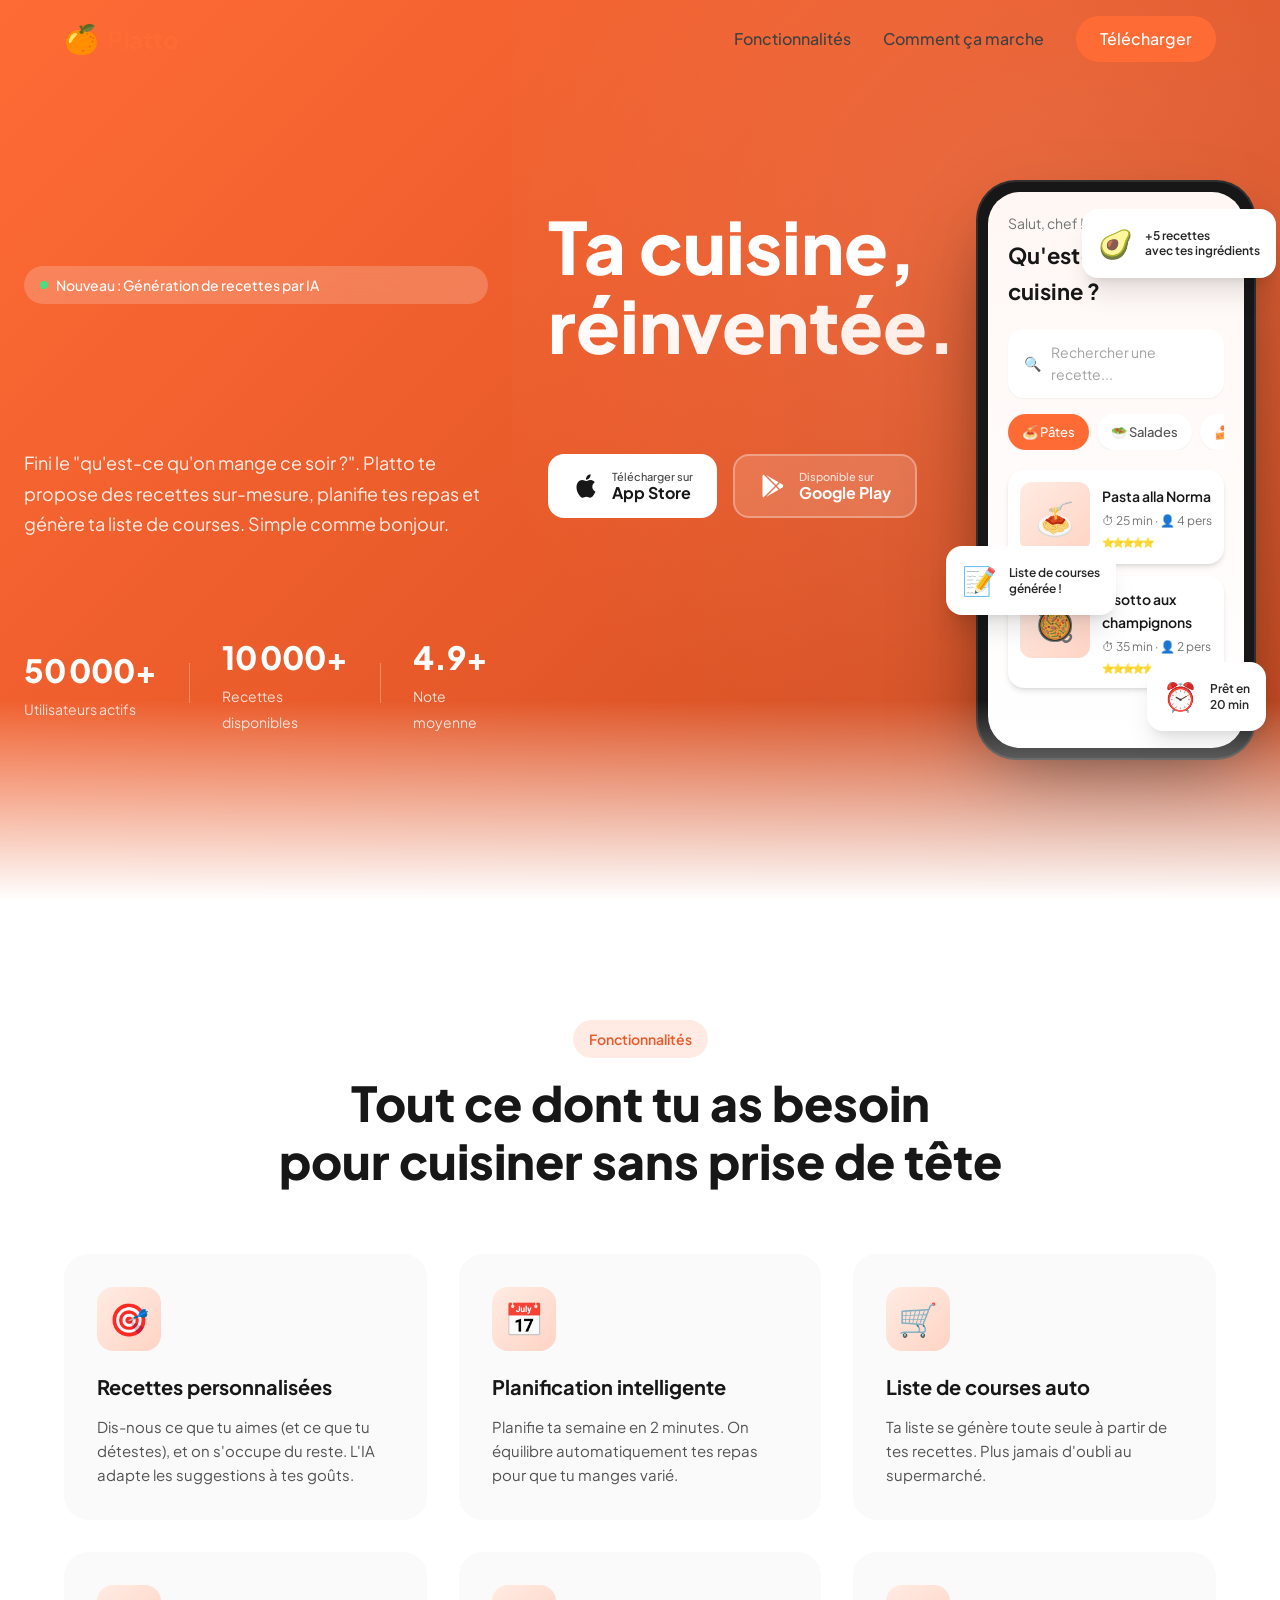
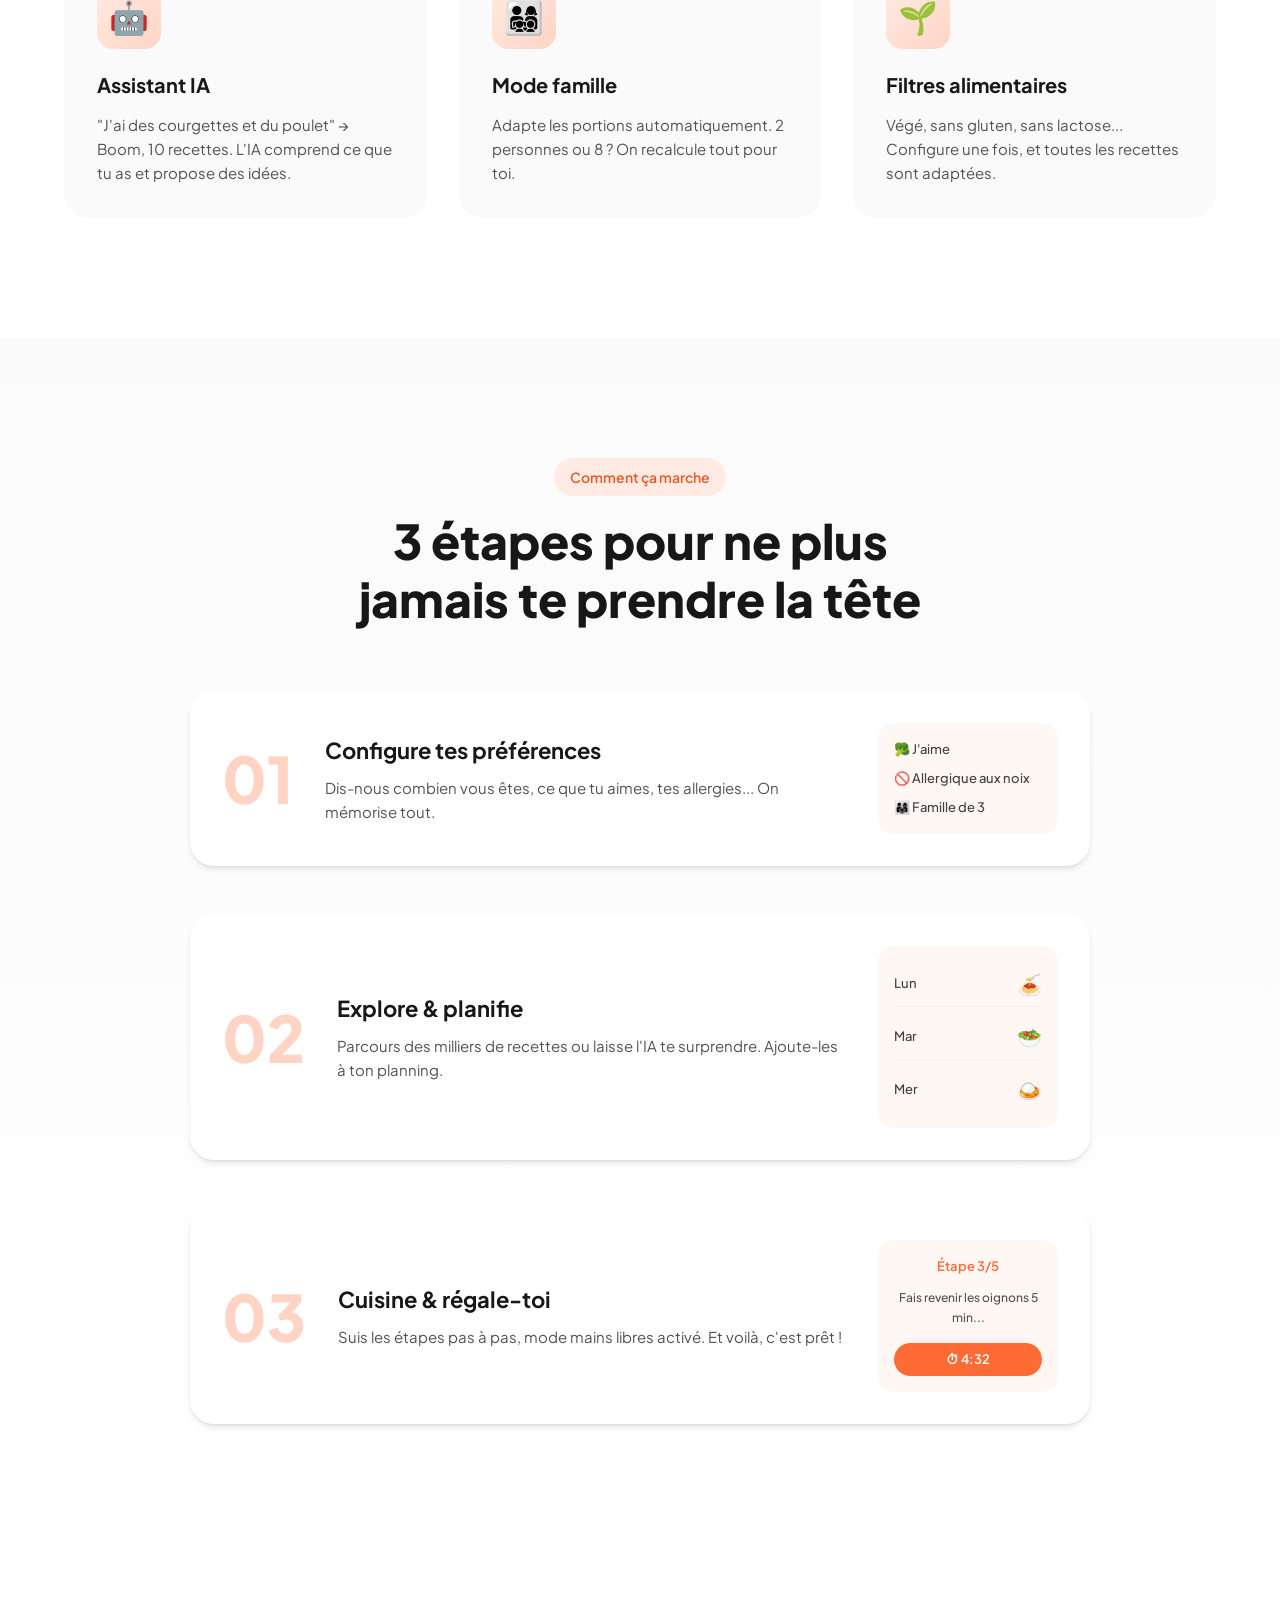
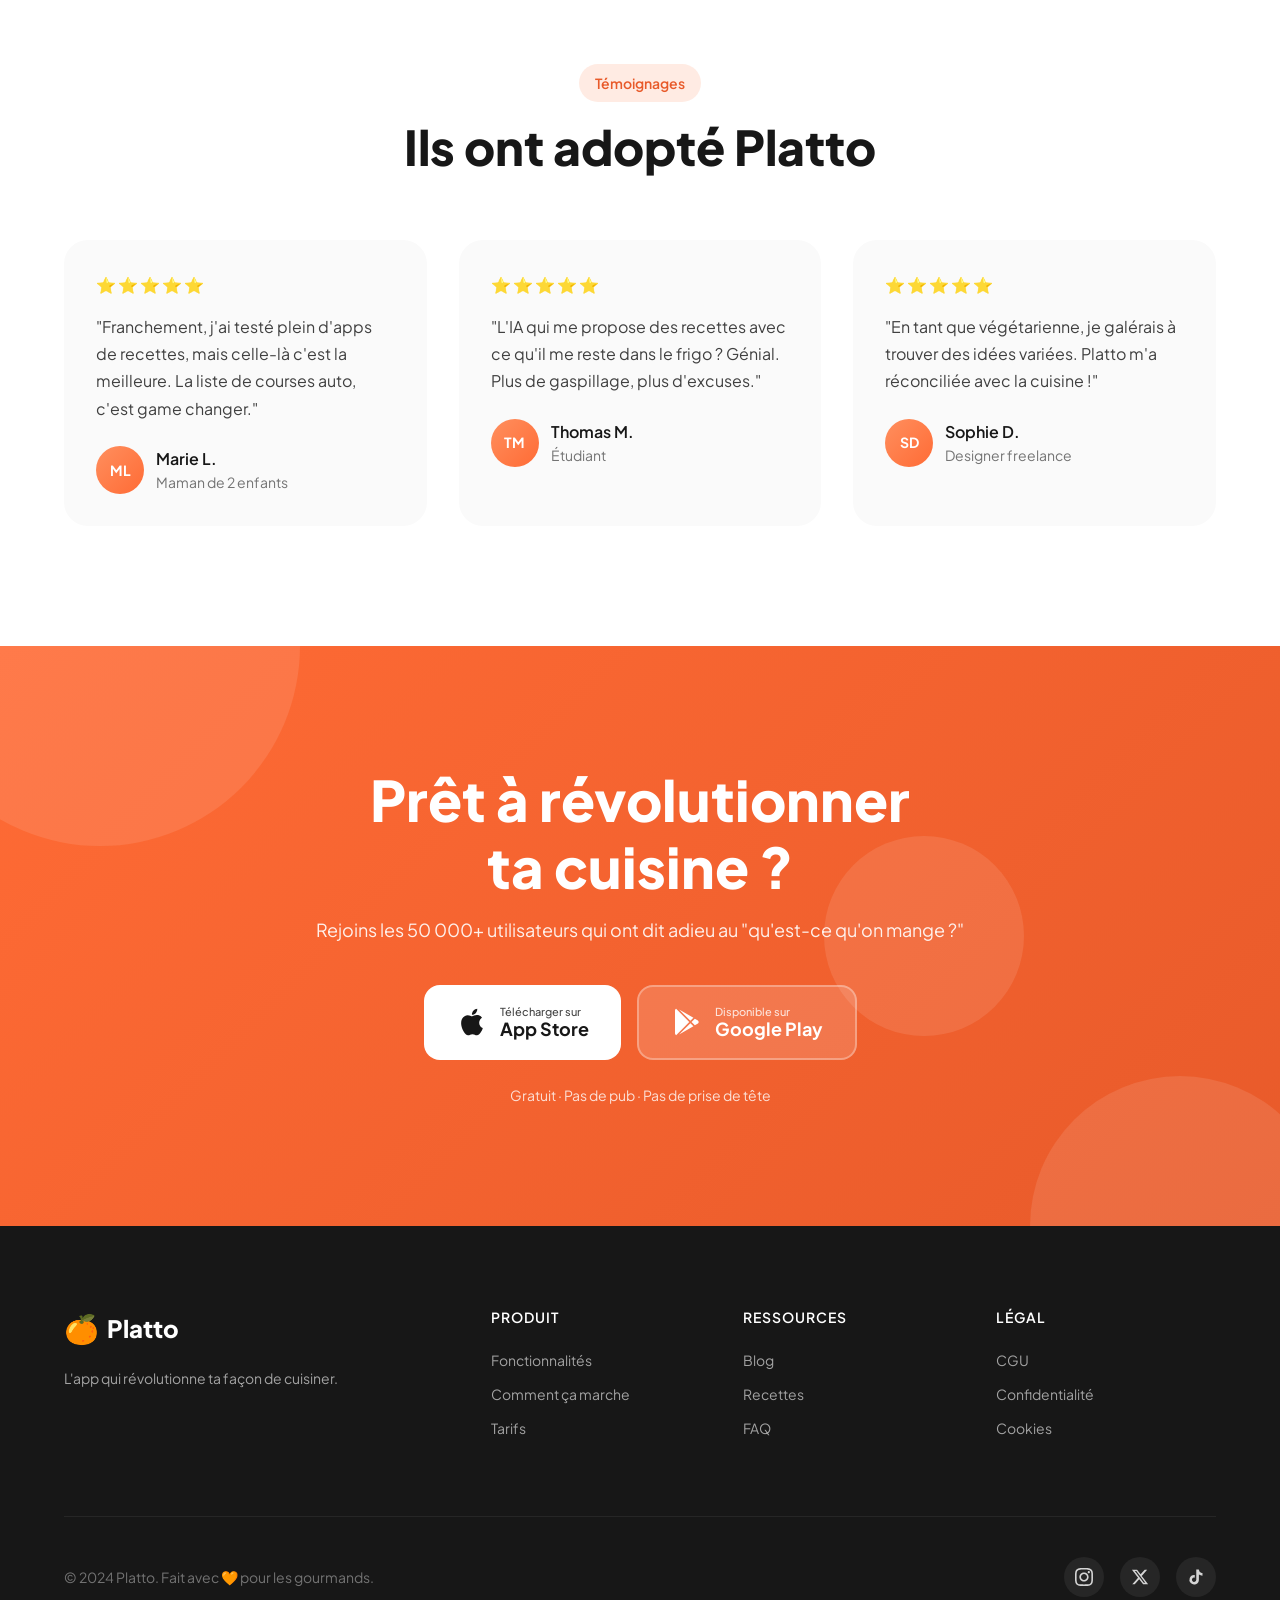
==== index.html @ 98bde01b "feat: Add Platto landing page - Modern responsive landing page with orange theme (#FF6B35) - Hero se" ====
<!DOCTYPE html>
<html lang="fr">
<head>
    <meta charset="UTF-8">
    <meta name="viewport" content="width=device-width, initial-scale=1.0">
    <meta name="description" content="Platto - L'app qui révolutionne ta façon de cuisiner. Découvre des recettes personnalisées, planifie tes repas et fais tes courses en un clic.">
    <meta name="keywords" content="recettes, cuisine, app, platto, repas, courses, planification">
    <meta name="author" content="Platto">

    <!-- Open Graph -->
    <meta property="og:title" content="Platto - Ta cuisine, réinventée">
    <meta property="og:description" content="L'app qui révolutionne ta façon de cuisiner. Découvre des recettes personnalisées.">
    <meta property="og:type" content="website">
    <meta property="og:image" content="assets/og-image.png">

    <title>Platto - Ta cuisine, réinventée</title>

    <!-- Favicon -->
    <link rel="icon" type="image/svg+xml" href="assets/favicon.svg">

    <!-- Google Fonts -->
    <link rel="preconnect" href="https://fonts.googleapis.com">
    <link rel="preconnect" href="https://fonts.gstatic.com" crossorigin>
    <link href="https://fonts.googleapis.com/css2?family=Plus+Jakarta+Sans:wght@400;500;600;700;800&display=swap" rel="stylesheet">

    <!-- Styles -->
    <link rel="stylesheet" href="styles.css">
</head>
<body>
    <!-- Particules flottantes -->
    <div class="particles" id="particles"></div>

    <!-- Navigation -->
    <nav class="nav">
        <div class="nav-container">
            <a href="#" class="logo">
                <span class="logo-icon">🍊</span>
                <span class="logo-text">Platto</span>
            </a>
            <div class="nav-links">
                <a href="#features">Fonctionnalités</a>
                <a href="#how-it-works">Comment ça marche</a>
                <a href="#download" class="nav-cta">Télécharger</a>
            </div>
            <button class="mobile-menu-btn" id="mobileMenuBtn" aria-label="Menu">
                <span></span>
                <span></span>
                <span></span>
            </button>
        </div>
    </nav>

    <!-- Menu mobile -->
    <div class="mobile-menu" id="mobileMenu">
        <a href="#features">Fonctionnalités</a>
        <a href="#how-it-works">Comment ça marche</a>
        <a href="#download">Télécharger</a>
    </div>

    <!-- Hero Section -->
    <header class="hero">
        <div class="hero-content">
            <div class="hero-badge">
                <span class="badge-dot"></span>
                Nouveau : Génération de recettes par IA
            </div>
            <h1 class="hero-title">
                Ta cuisine,<br>
                <span class="gradient-text">réinventée.</span>
            </h1>
            <p class="hero-subtitle">
                Fini le "qu'est-ce qu'on mange ce soir ?". Platto te propose des recettes sur-mesure, planifie tes repas et génère ta liste de courses. Simple comme bonjour.
            </p>
            <div class="hero-cta">
                <a href="#" class="store-btn app-store">
                    <svg viewBox="0 0 24 24" fill="currentColor">
                        <path d="M18.71 19.5c-.83 1.24-1.71 2.45-3.05 2.47-1.34.03-1.77-.79-3.29-.79-1.53 0-2 .77-3.27.82-1.31.05-2.3-1.32-3.14-2.53C4.25 17 2.94 12.45 4.7 9.39c.87-1.52 2.43-2.48 4.12-2.51 1.28-.02 2.5.87 3.29.87.78 0 2.26-1.07 3.81-.91.65.03 2.47.26 3.64 1.98-.09.06-2.17 1.28-2.15 3.81.03 3.02 2.65 4.03 2.68 4.04-.03.07-.42 1.44-1.38 2.83M13 3.5c.73-.83 1.94-1.46 2.94-1.5.13 1.17-.34 2.35-1.04 3.19-.69.85-1.83 1.51-2.95 1.42-.15-1.15.41-2.35 1.05-3.11z"/>
                    </svg>
                    <div class="store-text">
                        <span>Télécharger sur</span>
                        <strong>App Store</strong>
                    </div>
                </a>
                <a href="#" class="store-btn google-play">
                    <svg viewBox="0 0 24 24" fill="currentColor">
                        <path d="M3,20.5V3.5C3,2.91 3.34,2.39 3.84,2.15L13.69,12L3.84,21.85C3.34,21.6 3,21.09 3,20.5M16.81,15.12L6.05,21.34L14.54,12.85L16.81,15.12M20.16,10.81C20.5,11.08 20.75,11.5 20.75,12C20.75,12.5 20.53,12.9 20.18,13.18L17.89,14.5L15.39,12L17.89,9.5L20.16,10.81M6.05,2.66L16.81,8.88L14.54,11.15L6.05,2.66Z"/>
                    </svg>
                    <div class="store-text">
                        <span>Disponible sur</span>
                        <strong>Google Play</strong>
                    </div>
                </a>
            </div>
            <div class="hero-stats">
                <div class="stat">
                    <span class="stat-number" data-target="50000">0</span>
                    <span class="stat-label">Utilisateurs actifs</span>
                </div>
                <div class="stat-divider"></div>
                <div class="stat">
                    <span class="stat-number" data-target="10000">0</span>
                    <span class="stat-label">Recettes disponibles</span>
                </div>
                <div class="stat-divider"></div>
                <div class="stat">
                    <span class="stat-number" data-target="4.9" data-decimals="1">0</span>
                    <span class="stat-label">Note moyenne</span>
                </div>
            </div>
        </div>
        <div class="hero-visual">
            <div class="phone-mockup">
                <div class="phone-frame">
                    <div class="phone-screen">
                        <div class="app-preview">
                            <div class="app-header">
                                <span class="app-greeting">Salut, chef ! 👋</span>
                                <span class="app-title">Qu'est-ce qu'on cuisine ?</span>
                            </div>
                            <div class="app-search">
                                <span>🔍</span>
                                <span>Rechercher une recette...</span>
                            </div>
                            <div class="app-categories">
                                <span class="category active">🍝 Pâtes</span>
                                <span class="category">🥗 Salades</span>
                                <span class="category">🍰 Desserts</span>
                            </div>
                            <div class="recipe-card">
                                <div class="recipe-image">🍝</div>
                                <div class="recipe-info">
                                    <span class="recipe-title">Pasta alla Norma</span>
                                    <span class="recipe-meta">⏱ 25 min · 👤 4 pers</span>
                                    <div class="recipe-rating">⭐⭐⭐⭐⭐</div>
                                </div>
                            </div>
                            <div class="recipe-card">
                                <div class="recipe-image">🥘</div>
                                <div class="recipe-info">
                                    <span class="recipe-title">Risotto aux champignons</span>
                                    <span class="recipe-meta">⏱ 35 min · 👤 2 pers</span>
                                    <div class="recipe-rating">⭐⭐⭐⭐⭐</div>
                                </div>
                            </div>
                        </div>
                    </div>
                </div>
                <div class="floating-card card-1">
                    <span class="card-emoji">🥑</span>
                    <span class="card-text">+5 recettes<br>avec tes ingrédients</span>
                </div>
                <div class="floating-card card-2">
                    <span class="card-emoji">📝</span>
                    <span class="card-text">Liste de courses<br>générée !</span>
                </div>
                <div class="floating-card card-3">
                    <span class="card-emoji">⏰</span>
                    <span class="card-text">Prêt en<br>20 min</span>
                </div>
            </div>
        </div>
    </header>

    <!-- Features Section -->
    <section class="features" id="features">
        <div class="container">
            <div class="section-header">
                <span class="section-tag">Fonctionnalités</span>
                <h2 class="section-title">Tout ce dont tu as besoin<br>pour cuisiner sans prise de tête</h2>
            </div>
            <div class="features-grid">
                <div class="feature-card" data-aos="fade-up">
                    <div class="feature-icon">
                        <span>🎯</span>
                    </div>
                    <h3>Recettes personnalisées</h3>
                    <p>Dis-nous ce que tu aimes (et ce que tu détestes), et on s'occupe du reste. L'IA adapte les suggestions à tes goûts.</p>
                </div>
                <div class="feature-card" data-aos="fade-up" data-aos-delay="100">
                    <div class="feature-icon">
                        <span>📅</span>
                    </div>
                    <h3>Planification intelligente</h3>
                    <p>Planifie ta semaine en 2 minutes. On équilibre automatiquement tes repas pour que tu manges varié.</p>
                </div>
                <div class="feature-card" data-aos="fade-up" data-aos-delay="200">
                    <div class="feature-icon">
                        <span>🛒</span>
                    </div>
                    <h3>Liste de courses auto</h3>
                    <p>Ta liste se génère toute seule à partir de tes recettes. Plus jamais d'oubli au supermarché.</p>
                </div>
                <div class="feature-card" data-aos="fade-up" data-aos-delay="300">
                    <div class="feature-icon">
                        <span>🤖</span>
                    </div>
                    <h3>Assistant IA</h3>
                    <p>"J'ai des courgettes et du poulet" → Boom, 10 recettes. L'IA comprend ce que tu as et propose des idées.</p>
                </div>
                <div class="feature-card" data-aos="fade-up" data-aos-delay="400">
                    <div class="feature-icon">
                        <span>👨‍👩‍👧‍👦</span>
                    </div>
                    <h3>Mode famille</h3>
                    <p>Adapte les portions automatiquement. 2 personnes ou 8 ? On recalcule tout pour toi.</p>
                </div>
                <div class="feature-card" data-aos="fade-up" data-aos-delay="500">
                    <div class="feature-icon">
                        <span>🌱</span>
                    </div>
                    <h3>Filtres alimentaires</h3>
                    <p>Végé, sans gluten, sans lactose... Configure une fois, et toutes les recettes sont adaptées.</p>
                </div>
            </div>
        </div>
    </section>

    <!-- How it works -->
    <section class="how-it-works" id="how-it-works">
        <div class="container">
            <div class="section-header">
                <span class="section-tag">Comment ça marche</span>
                <h2 class="section-title">3 étapes pour ne plus<br>jamais te prendre la tête</h2>
            </div>
            <div class="steps">
                <div class="step" data-aos="fade-right">
                    <div class="step-number">01</div>
                    <div class="step-content">
                        <h3>Configure tes préférences</h3>
                        <p>Dis-nous combien vous êtes, ce que tu aimes, tes allergies... On mémorise tout.</p>
                    </div>
                    <div class="step-visual">
                        <div class="mini-card">
                            <span>🥦 J'aime</span>
                            <span>🚫 Allergique aux noix</span>
                            <span>👨‍👩‍👧 Famille de 3</span>
                        </div>
                    </div>
                </div>
                <div class="step" data-aos="fade-left">
                    <div class="step-number">02</div>
                    <div class="step-content">
                        <h3>Explore & planifie</h3>
                        <p>Parcours des milliers de recettes ou laisse l'IA te surprendre. Ajoute-les à ton planning.</p>
                    </div>
                    <div class="step-visual">
                        <div class="mini-card calendar">
                            <div class="cal-row"><span>Lun</span><span class="cal-meal">🍝</span></div>
                            <div class="cal-row"><span>Mar</span><span class="cal-meal">🥗</span></div>
                            <div class="cal-row"><span>Mer</span><span class="cal-meal">🍛</span></div>
                        </div>
                    </div>
                </div>
                <div class="step" data-aos="fade-right">
                    <div class="step-number">03</div>
                    <div class="step-content">
                        <h3>Cuisine & régale-toi</h3>
                        <p>Suis les étapes pas à pas, mode mains libres activé. Et voilà, c'est prêt !</p>
                    </div>
                    <div class="step-visual">
                        <div class="mini-card cooking">
                            <span class="cooking-step">Étape 3/5</span>
                            <span class="cooking-instruction">Fais revenir les oignons 5 min...</span>
                            <div class="cooking-timer">⏱ 4:32</div>
                        </div>
                    </div>
                </div>
            </div>
        </div>
    </section>

    <!-- Testimonials -->
    <section class="testimonials">
        <div class="container">
            <div class="section-header">
                <span class="section-tag">Témoignages</span>
                <h2 class="section-title">Ils ont adopté Platto</h2>
            </div>
            <div class="testimonials-grid">
                <div class="testimonial-card" data-aos="fade-up">
                    <div class="testimonial-stars">⭐⭐⭐⭐⭐</div>
                    <p class="testimonial-text">"Franchement, j'ai testé plein d'apps de recettes, mais celle-là c'est la meilleure. La liste de courses auto, c'est game changer."</p>
                    <div class="testimonial-author">
                        <div class="author-avatar">ML</div>
                        <div class="author-info">
                            <span class="author-name">Marie L.</span>
                            <span class="author-title">Maman de 2 enfants</span>
                        </div>
                    </div>
                </div>
                <div class="testimonial-card" data-aos="fade-up" data-aos-delay="100">
                    <div class="testimonial-stars">⭐⭐⭐⭐⭐</div>
                    <p class="testimonial-text">"L'IA qui me propose des recettes avec ce qu'il me reste dans le frigo ? Génial. Plus de gaspillage, plus d'excuses."</p>
                    <div class="testimonial-author">
                        <div class="author-avatar">TM</div>
                        <div class="author-info">
                            <span class="author-name">Thomas M.</span>
                            <span class="author-title">Étudiant</span>
                        </div>
                    </div>
                </div>
                <div class="testimonial-card" data-aos="fade-up" data-aos-delay="200">
                    <div class="testimonial-stars">⭐⭐⭐⭐⭐</div>
                    <p class="testimonial-text">"En tant que végétarienne, je galérais à trouver des idées variées. Platto m'a réconciliée avec la cuisine !"</p>
                    <div class="testimonial-author">
                        <div class="author-avatar">SD</div>
                        <div class="author-info">
                            <span class="author-name">Sophie D.</span>
                            <span class="author-title">Designer freelance</span>
                        </div>
                    </div>
                </div>
            </div>
        </div>
    </section>

    <!-- CTA Section -->
    <section class="cta-section" id="download">
        <div class="container">
            <div class="cta-content">
                <h2 class="cta-title">Prêt à révolutionner<br>ta cuisine ?</h2>
                <p class="cta-subtitle">Rejoins les 50 000+ utilisateurs qui ont dit adieu au "qu'est-ce qu'on mange ?"</p>
                <div class="cta-buttons">
                    <a href="#" class="store-btn app-store large">
                        <svg viewBox="0 0 24 24" fill="currentColor">
                            <path d="M18.71 19.5c-.83 1.24-1.71 2.45-3.05 2.47-1.34.03-1.77-.79-3.29-.79-1.53 0-2 .77-3.27.82-1.31.05-2.3-1.32-3.14-2.53C4.25 17 2.94 12.45 4.7 9.39c.87-1.52 2.43-2.48 4.12-2.51 1.28-.02 2.5.87 3.29.87.78 0 2.26-1.07 3.81-.91.65.03 2.47.26 3.64 1.98-.09.06-2.17 1.28-2.15 3.81.03 3.02 2.65 4.03 2.68 4.04-.03.07-.42 1.44-1.38 2.83M13 3.5c.73-.83 1.94-1.46 2.94-1.5.13 1.17-.34 2.35-1.04 3.19-.69.85-1.83 1.51-2.95 1.42-.15-1.15.41-2.35 1.05-3.11z"/>
                        </svg>
                        <div class="store-text">
                            <span>Télécharger sur</span>
                            <strong>App Store</strong>
                        </div>
                    </a>
                    <a href="#" class="store-btn google-play large">
                        <svg viewBox="0 0 24 24" fill="currentColor">
                            <path d="M3,20.5V3.5C3,2.91 3.34,2.39 3.84,2.15L13.69,12L3.84,21.85C3.34,21.6 3,21.09 3,20.5M16.81,15.12L6.05,21.34L14.54,12.85L16.81,15.12M20.16,10.81C20.5,11.08 20.75,11.5 20.75,12C20.75,12.5 20.53,12.9 20.18,13.18L17.89,14.5L15.39,12L17.89,9.5L20.16,10.81M6.05,2.66L16.81,8.88L14.54,11.15L6.05,2.66Z"/>
                        </svg>
                        <div class="store-text">
                            <span>Disponible sur</span>
                            <strong>Google Play</strong>
                        </div>
                    </a>
                </div>
                <p class="cta-note">Gratuit · Pas de pub · Pas de prise de tête</p>
            </div>
        </div>
        <div class="cta-shapes">
            <div class="shape shape-1"></div>
            <div class="shape shape-2"></div>
            <div class="shape shape-3"></div>
        </div>
    </section>

    <!-- Footer -->
    <footer class="footer">
        <div class="container">
            <div class="footer-content">
                <div class="footer-brand">
                    <a href="#" class="logo">
                        <span class="logo-icon">🍊</span>
                        <span class="logo-text">Platto</span>
                    </a>
                    <p>L'app qui révolutionne ta façon de cuisiner.</p>
                </div>
                <div class="footer-links">
                    <div class="footer-column">
                        <h4>Produit</h4>
                        <a href="#features">Fonctionnalités</a>
                        <a href="#how-it-works">Comment ça marche</a>
                        <a href="#">Tarifs</a>
                    </div>
                    <div class="footer-column">
                        <h4>Ressources</h4>
                        <a href="#">Blog</a>
                        <a href="#">Recettes</a>
                        <a href="#">FAQ</a>
                    </div>
                    <div class="footer-column">
                        <h4>Légal</h4>
                        <a href="#">CGU</a>
                        <a href="#">Confidentialité</a>
                        <a href="#">Cookies</a>
                    </div>
                </div>
            </div>
            <div class="footer-bottom">
                <p>&copy; 2024 Platto. Fait avec 🧡 pour les gourmands.</p>
                <div class="social-links">
                    <a href="#" aria-label="Instagram">
                        <svg viewBox="0 0 24 24" fill="currentColor"><path d="M12 2.163c3.204 0 3.584.012 4.85.07 3.252.148 4.771 1.691 4.919 4.919.058 1.265.069 1.645.069 4.849 0 3.205-.012 3.584-.069 4.849-.149 3.225-1.664 4.771-4.919 4.919-1.266.058-1.644.07-4.85.07-3.204 0-3.584-.012-4.849-.07-3.26-.149-4.771-1.699-4.919-4.92-.058-1.265-.07-1.644-.07-4.849 0-3.204.013-3.583.07-4.849.149-3.227 1.664-4.771 4.919-4.919 1.266-.057 1.645-.069 4.849-.069zm0-2.163c-3.259 0-3.667.014-4.947.072-4.358.2-6.78 2.618-6.98 6.98-.059 1.281-.073 1.689-.073 4.948 0 3.259.014 3.668.072 4.948.2 4.358 2.618 6.78 6.98 6.98 1.281.058 1.689.072 4.948.072 3.259 0 3.668-.014 4.948-.072 4.354-.2 6.782-2.618 6.979-6.98.059-1.28.073-1.689.073-4.948 0-3.259-.014-3.667-.072-4.947-.196-4.354-2.617-6.78-6.979-6.98-1.281-.059-1.69-.073-4.949-.073zm0 5.838c-3.403 0-6.162 2.759-6.162 6.162s2.759 6.163 6.162 6.163 6.162-2.759 6.162-6.163c0-3.403-2.759-6.162-6.162-6.162zm0 10.162c-2.209 0-4-1.79-4-4 0-2.209 1.791-4 4-4s4 1.791 4 4c0 2.21-1.791 4-4 4zm6.406-11.845c-.796 0-1.441.645-1.441 1.44s.645 1.44 1.441 1.44c.795 0 1.439-.645 1.439-1.44s-.644-1.44-1.439-1.44z"/></svg>
                    </a>
                    <a href="#" aria-label="Twitter">
                        <svg viewBox="0 0 24 24" fill="currentColor"><path d="M18.244 2.25h3.308l-7.227 8.26 8.502 11.24H16.17l-5.214-6.817L4.99 21.75H1.68l7.73-8.835L1.254 2.25H8.08l4.713 6.231zm-1.161 17.52h1.833L7.084 4.126H5.117z"/></svg>
                    </a>
                    <a href="#" aria-label="TikTok">
                        <svg viewBox="0 0 24 24" fill="currentColor"><path d="M19.59 6.69a4.83 4.83 0 0 1-3.77-4.25V2h-3.45v13.67a2.89 2.89 0 0 1-5.2 1.74 2.89 2.89 0 0 1 2.31-4.64 2.93 2.93 0 0 1 .88.13V9.4a6.84 6.84 0 0 0-1-.05A6.33 6.33 0 0 0 5 20.1a6.34 6.34 0 0 0 10.86-4.43v-7a8.16 8.16 0 0 0 4.77 1.52v-3.4a4.85 4.85 0 0 1-1-.1z"/></svg>
                    </a>
                </div>
            </div>
        </div>
    </footer>

    <script src="script.js"></script>
</body>
</html>
---- styles.css ----
/* ===================================
   PLATTO - Landing Page Styles
   Couleur principale: #FF6B35
   =================================== */

/* CSS Variables */
:root {
    --orange-50: #FFF7F4;
    --orange-100: #FFEBE3;
    --orange-200: #FFD4C4;
    --orange-300: #FFB599;
    --orange-400: #FF8F5E;
    --orange-500: #FF6B35;
    --orange-600: #E85A2A;
    --orange-700: #C44A22;
    --orange-800: #9E3B1B;
    --orange-900: #7A2F16;

    --gray-50: #FAFAFA;
    --gray-100: #F5F5F5;
    --gray-200: #E5E5E5;
    --gray-300: #D4D4D4;
    --gray-400: #A3A3A3;
    --gray-500: #737373;
    --gray-600: #525252;
    --gray-700: #404040;
    --gray-800: #262626;
    --gray-900: #171717;

    --white: #FFFFFF;
    --black: #000000;

    --font-family: 'Plus Jakarta Sans', -apple-system, BlinkMacSystemFont, 'Segoe UI', Roboto, sans-serif;

    --shadow-sm: 0 1px 2px 0 rgba(0, 0, 0, 0.05);
    --shadow-md: 0 4px 6px -1px rgba(0, 0, 0, 0.1), 0 2px 4px -2px rgba(0, 0, 0, 0.1);
    --shadow-lg: 0 10px 15px -3px rgba(0, 0, 0, 0.1), 0 4px 6px -4px rgba(0, 0, 0, 0.1);
    --shadow-xl: 0 20px 25px -5px rgba(0, 0, 0, 0.1), 0 8px 10px -6px rgba(0, 0, 0, 0.1);
    --shadow-2xl: 0 25px 50px -12px rgba(0, 0, 0, 0.25);

    --transition-fast: 150ms ease;
    --transition-base: 250ms ease;
    --transition-slow: 350ms ease;

    --radius-sm: 8px;
    --radius-md: 12px;
    --radius-lg: 16px;
    --radius-xl: 24px;
    --radius-2xl: 32px;
    --radius-full: 9999px;
}

/* Reset & Base */
*, *::before, *::after {
    box-sizing: border-box;
    margin: 0;
    padding: 0;
}

html {
    scroll-behavior: smooth;
    -webkit-font-smoothing: antialiased;
    -moz-osx-font-smoothing: grayscale;
}

body {
    font-family: var(--font-family);
    font-size: 16px;
    line-height: 1.6;
    color: var(--gray-800);
    background: var(--white);
    overflow-x: hidden;
}

a {
    color: inherit;
    text-decoration: none;
}

img {
    max-width: 100%;
    height: auto;
}

button {
    font-family: inherit;
    cursor: pointer;
    border: none;
    background: none;
}

/* Container */
.container {
    width: 100%;
    max-width: 1200px;
    margin: 0 auto;
    padding: 0 24px;
}

/* ===================================
   PARTICLES BACKGROUND
   =================================== */
.particles {
    position: fixed;
    top: 0;
    left: 0;
    width: 100%;
    height: 100%;
    pointer-events: none;
    z-index: 0;
    overflow: hidden;
}

.particle {
    position: absolute;
    border-radius: 50%;
    opacity: 0.6;
    animation: float 20s infinite ease-in-out;
}

@keyframes float {
    0%, 100% {
        transform: translateY(0) rotate(0deg);
    }
    25% {
        transform: translateY(-20px) rotate(90deg);
    }
    50% {
        transform: translateY(10px) rotate(180deg);
    }
    75% {
        transform: translateY(-15px) rotate(270deg);
    }
}

/* ===================================
   NAVIGATION
   =================================== */
.nav {
    position: fixed;
    top: 0;
    left: 0;
    right: 0;
    z-index: 1000;
    padding: 16px 0;
    transition: all var(--transition-base);
}

.nav.scrolled {
    background: rgba(255, 255, 255, 0.95);
    backdrop-filter: blur(20px);
    box-shadow: var(--shadow-md);
    padding: 12px 0;
}

.nav-container {
    display: flex;
    align-items: center;
    justify-content: space-between;
    max-width: 1200px;
    margin: 0 auto;
    padding: 0 24px;
}

.logo {
    display: flex;
    align-items: center;
    gap: 8px;
    font-weight: 800;
    font-size: 24px;
    color: var(--orange-500);
    z-index: 1001;
}

.logo-icon {
    font-size: 28px;
}

.nav-links {
    display: flex;
    align-items: center;
    gap: 32px;
}

.nav-links a {
    font-weight: 500;
    color: var(--gray-700);
    transition: color var(--transition-fast);
}

.nav-links a:hover {
    color: var(--orange-500);
}

.nav-cta {
    background: var(--orange-500);
    color: var(--white) !important;
    padding: 10px 24px;
    border-radius: var(--radius-full);
    font-weight: 600;
    transition: all var(--transition-fast);
}

.nav-cta:hover {
    background: var(--orange-600);
    transform: translateY(-2px);
    box-shadow: var(--shadow-lg);
}

/* Mobile Menu Button */
.mobile-menu-btn {
    display: none;
    flex-direction: column;
    gap: 5px;
    padding: 8px;
    z-index: 1001;
}

.mobile-menu-btn span {
    display: block;
    width: 24px;
    height: 2px;
    background: var(--gray-800);
    transition: all var(--transition-fast);
    border-radius: 2px;
}

.mobile-menu-btn.active span:nth-child(1) {
    transform: rotate(45deg) translate(5px, 5px);
}

.mobile-menu-btn.active span:nth-child(2) {
    opacity: 0;
}

.mobile-menu-btn.active span:nth-child(3) {
    transform: rotate(-45deg) translate(5px, -5px);
}

/* Mobile Menu */
.mobile-menu {
    display: none;
    position: fixed;
    top: 0;
    left: 0;
    right: 0;
    bottom: 0;
    background: var(--white);
    flex-direction: column;
    align-items: center;
    justify-content: center;
    gap: 32px;
    z-index: 999;
    opacity: 0;
    visibility: hidden;
    transition: all var(--transition-base);
}

.mobile-menu.active {
    opacity: 1;
    visibility: visible;
}

.mobile-menu a {
    font-size: 24px;
    font-weight: 600;
    color: var(--gray-800);
}

/* ===================================
   HERO SECTION
   =================================== */
.hero {
    min-height: 100vh;
    display: flex;
    align-items: center;
    padding: 120px 24px 80px;
    background: linear-gradient(135deg, var(--orange-500) 0%, var(--orange-600) 50%, var(--orange-700) 100%);
    position: relative;
    overflow: hidden;
}

.hero::before {
    content: '';
    position: absolute;
    top: -50%;
    right: -20%;
    width: 80%;
    height: 150%;
    background: radial-gradient(circle, rgba(255,255,255,0.1) 0%, transparent 70%);
    pointer-events: none;
}

.hero::after {
    content: '';
    position: absolute;
    bottom: 0;
    left: 0;
    right: 0;
    height: 200px;
    background: linear-gradient(to top, var(--white) 0%, transparent 100%);
    pointer-events: none;
}

.hero-content {
    max-width: 1200px;
    margin: 0 auto;
    display: grid;
    grid-template-columns: 1fr 1fr;
    gap: 60px;
    align-items: center;
    position: relative;
    z-index: 1;
    width: 100%;
}

.hero-badge {
    display: inline-flex;
    align-items: center;
    gap: 8px;
    background: rgba(255, 255, 255, 0.2);
    backdrop-filter: blur(10px);
    padding: 8px 16px;
    border-radius: var(--radius-full);
    font-size: 14px;
    font-weight: 500;
    color: var(--white);
    margin-bottom: 24px;
    animation: fadeInUp 0.6s ease forwards;
}

.badge-dot {
    width: 8px;
    height: 8px;
    background: #4ADE80;
    border-radius: 50%;
    animation: pulse 2s infinite;
}

@keyframes pulse {
    0%, 100% { opacity: 1; transform: scale(1); }
    50% { opacity: 0.5; transform: scale(1.2); }
}

.hero-title {
    font-size: clamp(40px, 6vw, 72px);
    font-weight: 800;
    line-height: 1.1;
    color: var(--white);
    margin-bottom: 24px;
    animation: fadeInUp 0.6s ease 0.1s forwards;
    opacity: 0;
}

.gradient-text {
    background: linear-gradient(135deg, var(--white) 0%, var(--orange-100) 100%);
    -webkit-background-clip: text;
    -webkit-text-fill-color: transparent;
    background-clip: text;
}

.hero-subtitle {
    font-size: 18px;
    line-height: 1.7;
    color: rgba(255, 255, 255, 0.9);
    margin-bottom: 32px;
    max-width: 500px;
    animation: fadeInUp 0.6s ease 0.2s forwards;
    opacity: 0;
}

.hero-cta {
    display: flex;
    gap: 16px;
    flex-wrap: wrap;
    margin-bottom: 48px;
    animation: fadeInUp 0.6s ease 0.3s forwards;
    opacity: 0;
}

/* Store Buttons */
.store-btn {
    display: flex;
    align-items: center;
    gap: 12px;
    padding: 14px 24px;
    border-radius: var(--radius-lg);
    font-weight: 500;
    transition: all var(--transition-fast);
}

.store-btn svg {
    width: 28px;
    height: 28px;
    flex-shrink: 0;
}

.store-text {
    display: flex;
    flex-direction: column;
    align-items: flex-start;
    line-height: 1.2;
}

.store-text span {
    font-size: 11px;
    opacity: 0.8;
}

.store-text strong {
    font-size: 16px;
    font-weight: 700;
}

.store-btn.app-store {
    background: var(--white);
    color: var(--gray-900);
}

.store-btn.app-store:hover {
    background: var(--gray-100);
    transform: translateY(-3px);
    box-shadow: var(--shadow-xl);
}

.store-btn.google-play {
    background: rgba(255, 255, 255, 0.15);
    color: var(--white);
    border: 2px solid rgba(255, 255, 255, 0.3);
}

.store-btn.google-play:hover {
    background: rgba(255, 255, 255, 0.25);
    transform: translateY(-3px);
    box-shadow: var(--shadow-xl);
}

.store-btn.large {
    padding: 18px 32px;
}

.store-btn.large svg {
    width: 32px;
    height: 32px;
}

.store-btn.large .store-text strong {
    font-size: 18px;
}

/* Hero Stats */
.hero-stats {
    display: flex;
    align-items: center;
    gap: 32px;
    animation: fadeInUp 0.6s ease 0.4s forwards;
    opacity: 0;
}

.stat {
    text-align: left;
}

.stat-number {
    display: block;
    font-size: 32px;
    font-weight: 800;
    color: var(--white);
}

.stat-number::after {
    content: '+';
}

.stat-label {
    font-size: 14px;
    color: rgba(255, 255, 255, 0.8);
}

.stat-divider {
    width: 1px;
    height: 40px;
    background: rgba(255, 255, 255, 0.3);
}

/* Hero Visual */
.hero-visual {
    position: relative;
    display: flex;
    justify-content: center;
    align-items: center;
    animation: fadeInRight 0.8s ease 0.3s forwards;
    opacity: 0;
}

@keyframes fadeInUp {
    from {
        opacity: 0;
        transform: translateY(30px);
    }
    to {
        opacity: 1;
        transform: translateY(0);
    }
}

@keyframes fadeInRight {
    from {
        opacity: 0;
        transform: translateX(50px);
    }
    to {
        opacity: 1;
        transform: translateX(0);
    }
}

/* Phone Mockup */
.phone-mockup {
    position: relative;
}

.phone-frame {
    width: 280px;
    height: 580px;
    background: var(--gray-900);
    border-radius: 40px;
    padding: 12px;
    box-shadow:
        0 50px 100px -20px rgba(0, 0, 0, 0.4),
        0 30px 60px -30px rgba(0, 0, 0, 0.4),
        inset 0 0 0 2px rgba(255, 255, 255, 0.1);
}

.phone-screen {
    width: 100%;
    height: 100%;
    background: var(--white);
    border-radius: 32px;
    overflow: hidden;
}

.app-preview {
    padding: 20px;
    height: 100%;
    background: linear-gradient(180deg, var(--orange-50) 0%, var(--white) 100%);
}

.app-header {
    margin-bottom: 20px;
}

.app-greeting {
    display: block;
    font-size: 14px;
    color: var(--gray-500);
    margin-bottom: 4px;
}

.app-title {
    display: block;
    font-size: 22px;
    font-weight: 700;
    color: var(--gray-900);
}

.app-search {
    display: flex;
    align-items: center;
    gap: 10px;
    background: var(--white);
    padding: 12px 16px;
    border-radius: var(--radius-lg);
    margin-bottom: 16px;
    box-shadow: var(--shadow-sm);
    font-size: 14px;
    color: var(--gray-400);
}

.app-categories {
    display: flex;
    gap: 8px;
    margin-bottom: 20px;
    overflow-x: auto;
}

.category {
    flex-shrink: 0;
    padding: 8px 14px;
    background: var(--white);
    border-radius: var(--radius-full);
    font-size: 13px;
    font-weight: 500;
    color: var(--gray-600);
    box-shadow: var(--shadow-sm);
}

.category.active {
    background: var(--orange-500);
    color: var(--white);
}

.recipe-card {
    display: flex;
    gap: 12px;
    background: var(--white);
    padding: 12px;
    border-radius: var(--radius-lg);
    margin-bottom: 12px;
    box-shadow: var(--shadow-md);
}

.recipe-image {
    width: 70px;
    height: 70px;
    background: linear-gradient(135deg, var(--orange-100) 0%, var(--orange-200) 100%);
    border-radius: var(--radius-md);
    display: flex;
    align-items: center;
    justify-content: center;
    font-size: 32px;
}

.recipe-info {
    flex: 1;
    display: flex;
    flex-direction: column;
    justify-content: center;
}

.recipe-title {
    font-size: 14px;
    font-weight: 600;
    color: var(--gray-900);
    margin-bottom: 4px;
}

.recipe-meta {
    font-size: 12px;
    color: var(--gray-500);
    margin-bottom: 4px;
}

.recipe-rating {
    font-size: 10px;
    letter-spacing: -2px;
}

/* Floating Cards */
.floating-card {
    position: absolute;
    background: var(--white);
    padding: 12px 16px;
    border-radius: var(--radius-lg);
    box-shadow: var(--shadow-xl);
    display: flex;
    align-items: center;
    gap: 12px;
    animation: floatCard 6s infinite ease-in-out;
}

.floating-card .card-emoji {
    font-size: 28px;
}

.floating-card .card-text {
    font-size: 12px;
    font-weight: 600;
    color: var(--gray-800);
    line-height: 1.3;
}

.card-1 {
    top: 5%;
    right: -20px;
    animation-delay: 0s;
}

.card-2 {
    bottom: 25%;
    left: -30px;
    animation-delay: 2s;
}

.card-3 {
    bottom: 5%;
    right: -10px;
    animation-delay: 4s;
}

@keyframes floatCard {
    0%, 100% { transform: translateY(0); }
    50% { transform: translateY(-15px); }
}

/* ===================================
   SECTIONS COMMON STYLES
   =================================== */
.section-header {
    text-align: center;
    margin-bottom: 64px;
}

.section-tag {
    display: inline-block;
    background: var(--orange-100);
    color: var(--orange-600);
    padding: 8px 16px;
    border-radius: var(--radius-full);
    font-size: 14px;
    font-weight: 600;
    margin-bottom: 16px;
}

.section-title {
    font-size: clamp(32px, 4vw, 48px);
    font-weight: 800;
    color: var(--gray-900);
    line-height: 1.2;
}

/* ===================================
   FEATURES SECTION
   =================================== */
.features {
    padding: 120px 24px;
    background: var(--white);
}

.features-grid {
    display: grid;
    grid-template-columns: repeat(3, 1fr);
    gap: 32px;
}

.feature-card {
    background: var(--gray-50);
    padding: 32px;
    border-radius: var(--radius-xl);
    transition: all var(--transition-base);
    border: 1px solid transparent;
}

.feature-card:hover {
    background: var(--white);
    border-color: var(--orange-200);
    transform: translateY(-8px);
    box-shadow: var(--shadow-xl);
}

.feature-icon {
    width: 64px;
    height: 64px;
    background: linear-gradient(135deg, var(--orange-100) 0%, var(--orange-200) 100%);
    border-radius: var(--radius-lg);
    display: flex;
    align-items: center;
    justify-content: center;
    font-size: 32px;
    margin-bottom: 20px;
}

.feature-card h3 {
    font-size: 20px;
    font-weight: 700;
    color: var(--gray-900);
    margin-bottom: 12px;
}

.feature-card p {
    font-size: 15px;
    color: var(--gray-600);
    line-height: 1.6;
}

/* ===================================
   HOW IT WORKS SECTION
   =================================== */
.how-it-works {
    padding: 120px 24px;
    background: linear-gradient(180deg, var(--gray-50) 0%, var(--white) 100%);
}

.steps {
    display: flex;
    flex-direction: column;
    gap: 48px;
    max-width: 900px;
    margin: 0 auto;
}

.step {
    display: grid;
    grid-template-columns: auto 1fr auto;
    gap: 32px;
    align-items: center;
    padding: 32px;
    background: var(--white);
    border-radius: var(--radius-xl);
    box-shadow: var(--shadow-md);
    transition: all var(--transition-base);
}

.step:hover {
    transform: translateX(10px);
    box-shadow: var(--shadow-xl);
}

.step-number {
    font-size: 64px;
    font-weight: 800;
    color: var(--orange-200);
    line-height: 1;
}

.step-content h3 {
    font-size: 22px;
    font-weight: 700;
    color: var(--gray-900);
    margin-bottom: 8px;
}

.step-content p {
    font-size: 15px;
    color: var(--gray-600);
}

.step-visual {
    width: 180px;
}

.mini-card {
    background: var(--orange-50);
    padding: 16px;
    border-radius: var(--radius-lg);
    display: flex;
    flex-direction: column;
    gap: 8px;
    font-size: 13px;
    font-weight: 500;
    color: var(--gray-700);
}

.mini-card.calendar .cal-row {
    display: flex;
    justify-content: space-between;
    align-items: center;
    padding: 6px 0;
    border-bottom: 1px solid var(--orange-100);
}

.mini-card.calendar .cal-row:last-child {
    border-bottom: none;
}

.cal-meal {
    font-size: 20px;
}

.mini-card.cooking {
    text-align: center;
}

.cooking-step {
    color: var(--orange-500);
    font-weight: 600;
    margin-bottom: 4px;
}

.cooking-instruction {
    font-size: 12px;
    color: var(--gray-600);
    margin-bottom: 8px;
}

.cooking-timer {
    display: inline-block;
    background: var(--orange-500);
    color: var(--white);
    padding: 6px 12px;
    border-radius: var(--radius-full);
    font-weight: 600;
}

/* ===================================
   TESTIMONIALS SECTION
   =================================== */
.testimonials {
    padding: 120px 24px;
    background: var(--white);
}

.testimonials-grid {
    display: grid;
    grid-template-columns: repeat(3, 1fr);
    gap: 32px;
}

.testimonial-card {
    background: var(--gray-50);
    padding: 32px;
    border-radius: var(--radius-xl);
    transition: all var(--transition-base);
}

.testimonial-card:hover {
    transform: translateY(-5px);
    box-shadow: var(--shadow-lg);
}

.testimonial-stars {
    font-size: 16px;
    letter-spacing: 2px;
    margin-bottom: 16px;
}

.testimonial-text {
    font-size: 16px;
    line-height: 1.7;
    color: var(--gray-700);
    margin-bottom: 24px;
}

.testimonial-author {
    display: flex;
    align-items: center;
    gap: 12px;
}

.author-avatar {
    width: 48px;
    height: 48px;
    background: linear-gradient(135deg, var(--orange-400) 0%, var(--orange-500) 100%);
    border-radius: 50%;
    display: flex;
    align-items: center;
    justify-content: center;
    font-weight: 700;
    color: var(--white);
    font-size: 14px;
}

.author-info {
    display: flex;
    flex-direction: column;
}

.author-name {
    font-weight: 600;
    color: var(--gray-900);
}

.author-title {
    font-size: 14px;
    color: var(--gray-500);
}

/* ===================================
   CTA SECTION
   =================================== */
.cta-section {
    padding: 120px 24px;
    background: linear-gradient(135deg, var(--orange-500) 0%, var(--orange-600) 100%);
    position: relative;
    overflow: hidden;
}

.cta-content {
    text-align: center;
    position: relative;
    z-index: 1;
}

.cta-title {
    font-size: clamp(36px, 5vw, 56px);
    font-weight: 800;
    color: var(--white);
    margin-bottom: 16px;
    line-height: 1.2;
}

.cta-subtitle {
    font-size: 18px;
    color: rgba(255, 255, 255, 0.9);
    margin-bottom: 40px;
}

.cta-buttons {
    display: flex;
    justify-content: center;
    gap: 16px;
    flex-wrap: wrap;
    margin-bottom: 24px;
}

.cta-note {
    font-size: 14px;
    color: rgba(255, 255, 255, 0.8);
}

.cta-shapes {
    position: absolute;
    top: 0;
    left: 0;
    right: 0;
    bottom: 0;
    pointer-events: none;
}

.shape {
    position: absolute;
    border-radius: 50%;
    background: rgba(255, 255, 255, 0.1);
}

.shape-1 {
    width: 400px;
    height: 400px;
    top: -200px;
    left: -100px;
}

.shape-2 {
    width: 300px;
    height: 300px;
    bottom: -150px;
    right: -50px;
}

.shape-3 {
    width: 200px;
    height: 200px;
    top: 50%;
    right: 20%;
    transform: translateY(-50%);
}

/* ===================================
   FOOTER
   =================================== */
.footer {
    padding: 80px 24px 40px;
    background: var(--gray-900);
    color: var(--gray-300);
}

.footer-content {
    display: grid;
    grid-template-columns: 1fr 2fr;
    gap: 64px;
    margin-bottom: 64px;
}

.footer-brand p {
    margin-top: 16px;
    font-size: 14px;
    color: var(--gray-400);
}

.footer-brand .logo {
    color: var(--white);
}

.footer-links {
    display: grid;
    grid-template-columns: repeat(3, 1fr);
    gap: 32px;
}

.footer-column h4 {
    font-size: 14px;
    font-weight: 600;
    color: var(--white);
    margin-bottom: 20px;
    text-transform: uppercase;
    letter-spacing: 1px;
}

.footer-column a {
    display: block;
    font-size: 14px;
    color: var(--gray-400);
    margin-bottom: 12px;
    transition: color var(--transition-fast);
}

.footer-column a:hover {
    color: var(--orange-400);
}

.footer-bottom {
    display: flex;
    justify-content: space-between;
    align-items: center;
    padding-top: 40px;
    border-top: 1px solid var(--gray-800);
}

.footer-bottom p {
    font-size: 14px;
    color: var(--gray-500);
}

.social-links {
    display: flex;
    gap: 16px;
}

.social-links a {
    width: 40px;
    height: 40px;
    background: var(--gray-800);
    border-radius: 50%;
    display: flex;
    align-items: center;
    justify-content: center;
    transition: all var(--transition-fast);
}

.social-links a:hover {
    background: var(--orange-500);
    transform: translateY(-3px);
}

.social-links svg {
    width: 18px;
    height: 18px;
    fill: var(--gray-300);
}

/* ===================================
   ANIMATIONS (AOS-like)
   =================================== */
[data-aos] {
    opacity: 0;
    transform: translateY(30px);
    transition: all 0.6s ease;
}

[data-aos].aos-animate {
    opacity: 1;
    transform: translateY(0);
}

[data-aos="fade-right"] {
    transform: translateX(-30px);
}

[data-aos="fade-right"].aos-animate {
    transform: translateX(0);
}

[data-aos="fade-left"] {
    transform: translateX(30px);
}

[data-aos="fade-left"].aos-animate {
    transform: translateX(0);
}

/* ===================================
   RESPONSIVE DESIGN
   =================================== */
@media (max-width: 1024px) {
    .hero-content {
        grid-template-columns: 1fr;
        text-align: center;
    }

    .hero-subtitle {
        margin: 0 auto 32px;
    }

    .hero-cta {
        justify-content: center;
    }

    .hero-stats {
        justify-content: center;
    }

    .hero-visual {
        display: none;
    }

    .features-grid {
        grid-template-columns: repeat(2, 1fr);
    }

    .testimonials-grid {
        grid-template-columns: repeat(2, 1fr);
    }

    .step {
        grid-template-columns: auto 1fr;
    }

    .step-visual {
        display: none;
    }
}

@media (max-width: 768px) {
    .nav-links {
        display: none;
    }

    .mobile-menu-btn {
        display: flex;
    }

    .mobile-menu {
        display: flex;
    }

    .hero {
        padding: 100px 24px 60px;
        min-height: auto;
    }

    .hero-stats {
        flex-wrap: wrap;
        gap: 20px;
    }

    .stat-divider {
        display: none;
    }

    .features-grid {
        grid-template-columns: 1fr;
    }

    .step {
        grid-template-columns: 1fr;
        text-align: center;
    }

    .step-number {
        font-size: 48px;
    }

    .testimonials-grid {
        grid-template-columns: 1fr;
    }

    .footer-content {
        grid-template-columns: 1fr;
        gap: 48px;
    }

    .footer-links {
        grid-template-columns: 1fr;
        gap: 32px;
    }

    .footer-bottom {
        flex-direction: column;
        gap: 20px;
        text-align: center;
    }

    .store-btn {
        width: 100%;
        justify-content: center;
    }

    .cta-buttons {
        flex-direction: column;
        align-items: center;
    }

    .cta-buttons .store-btn {
        max-width: 280px;
    }
}

@media (max-width: 480px) {
    .hero-title {
        font-size: 36px;
    }

    .hero-badge {
        font-size: 12px;
    }

    .section-title {
        font-size: 28px;
    }

    .feature-card {
        padding: 24px;
    }

    .testimonial-card {
        padding: 24px;
    }

    .cta-title {
        font-size: 32px;
    }
}

/* ===================================
   UTILITY CLASSES
   =================================== */
.visually-hidden {
    position: absolute;
    width: 1px;
    height: 1px;
    padding: 0;
    margin: -1px;
    overflow: hidden;
    clip: rect(0, 0, 0, 0);
    white-space: nowrap;
    border: 0;
}
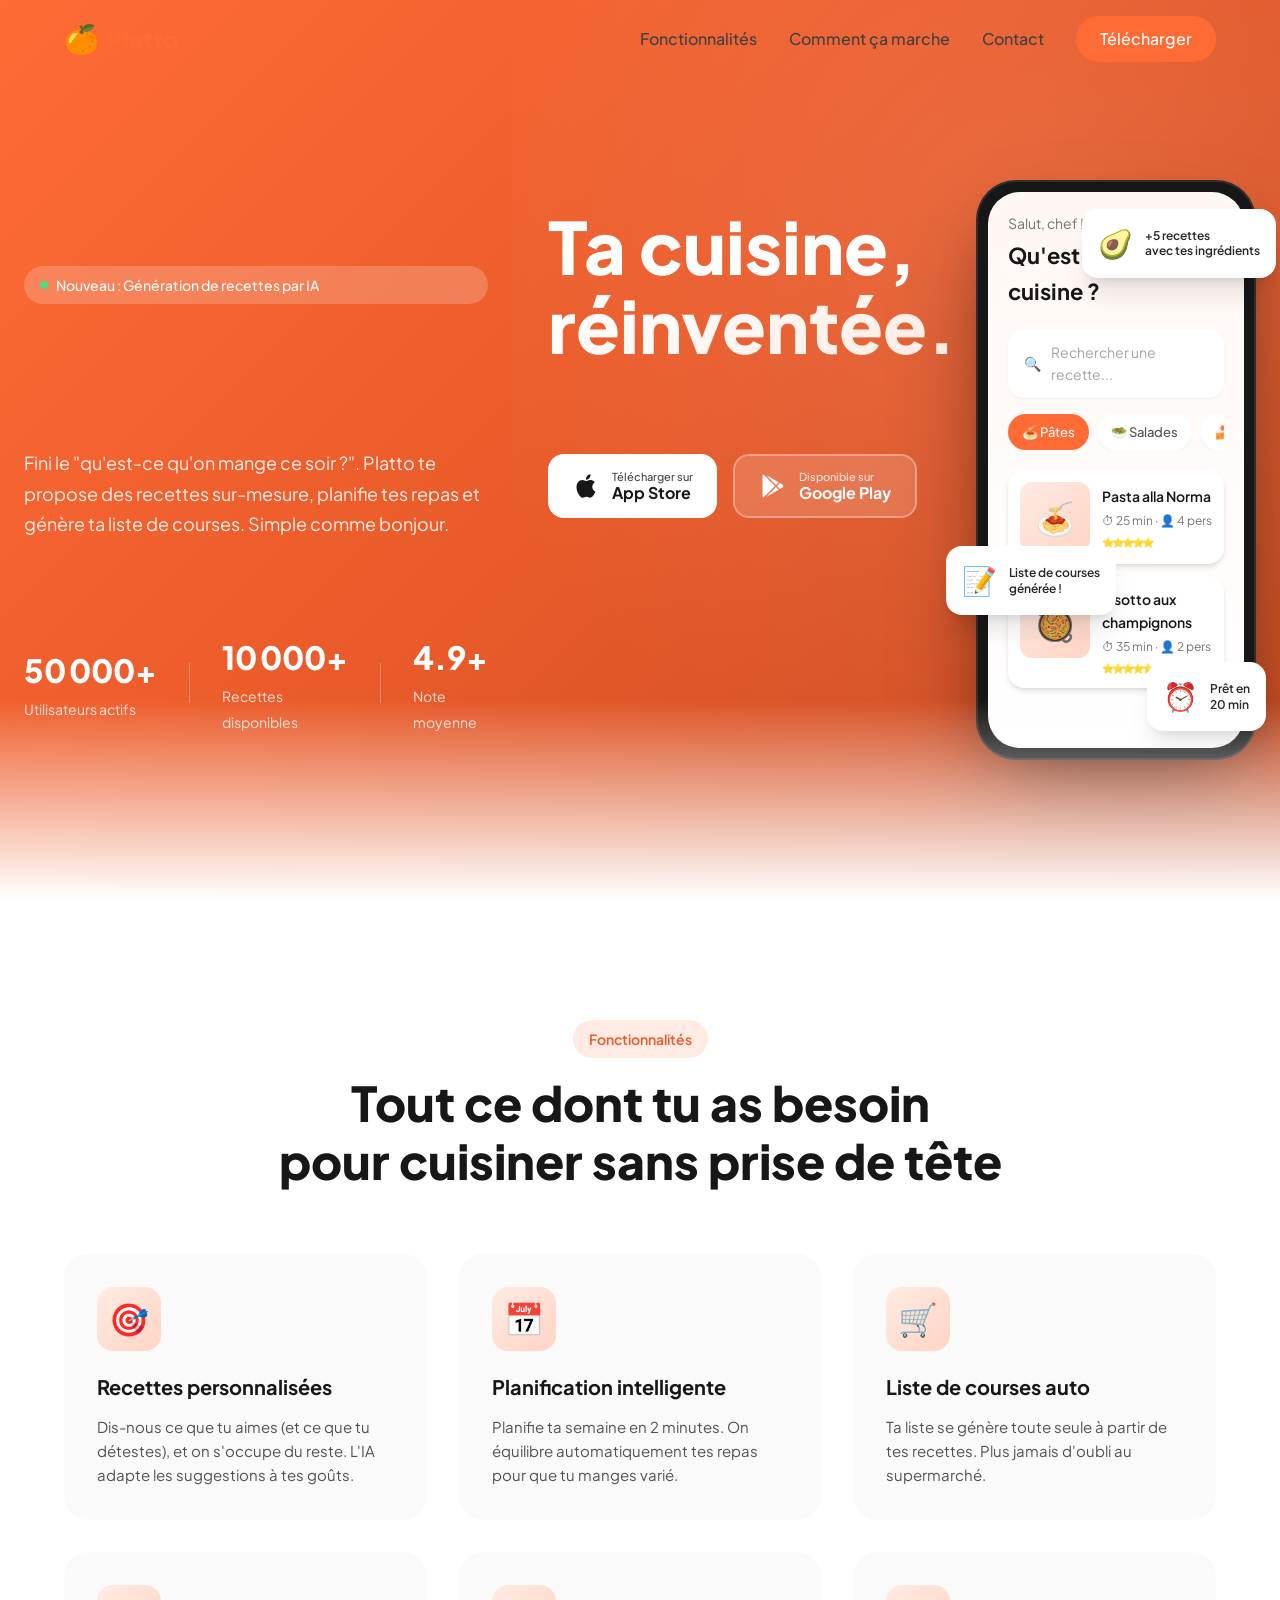
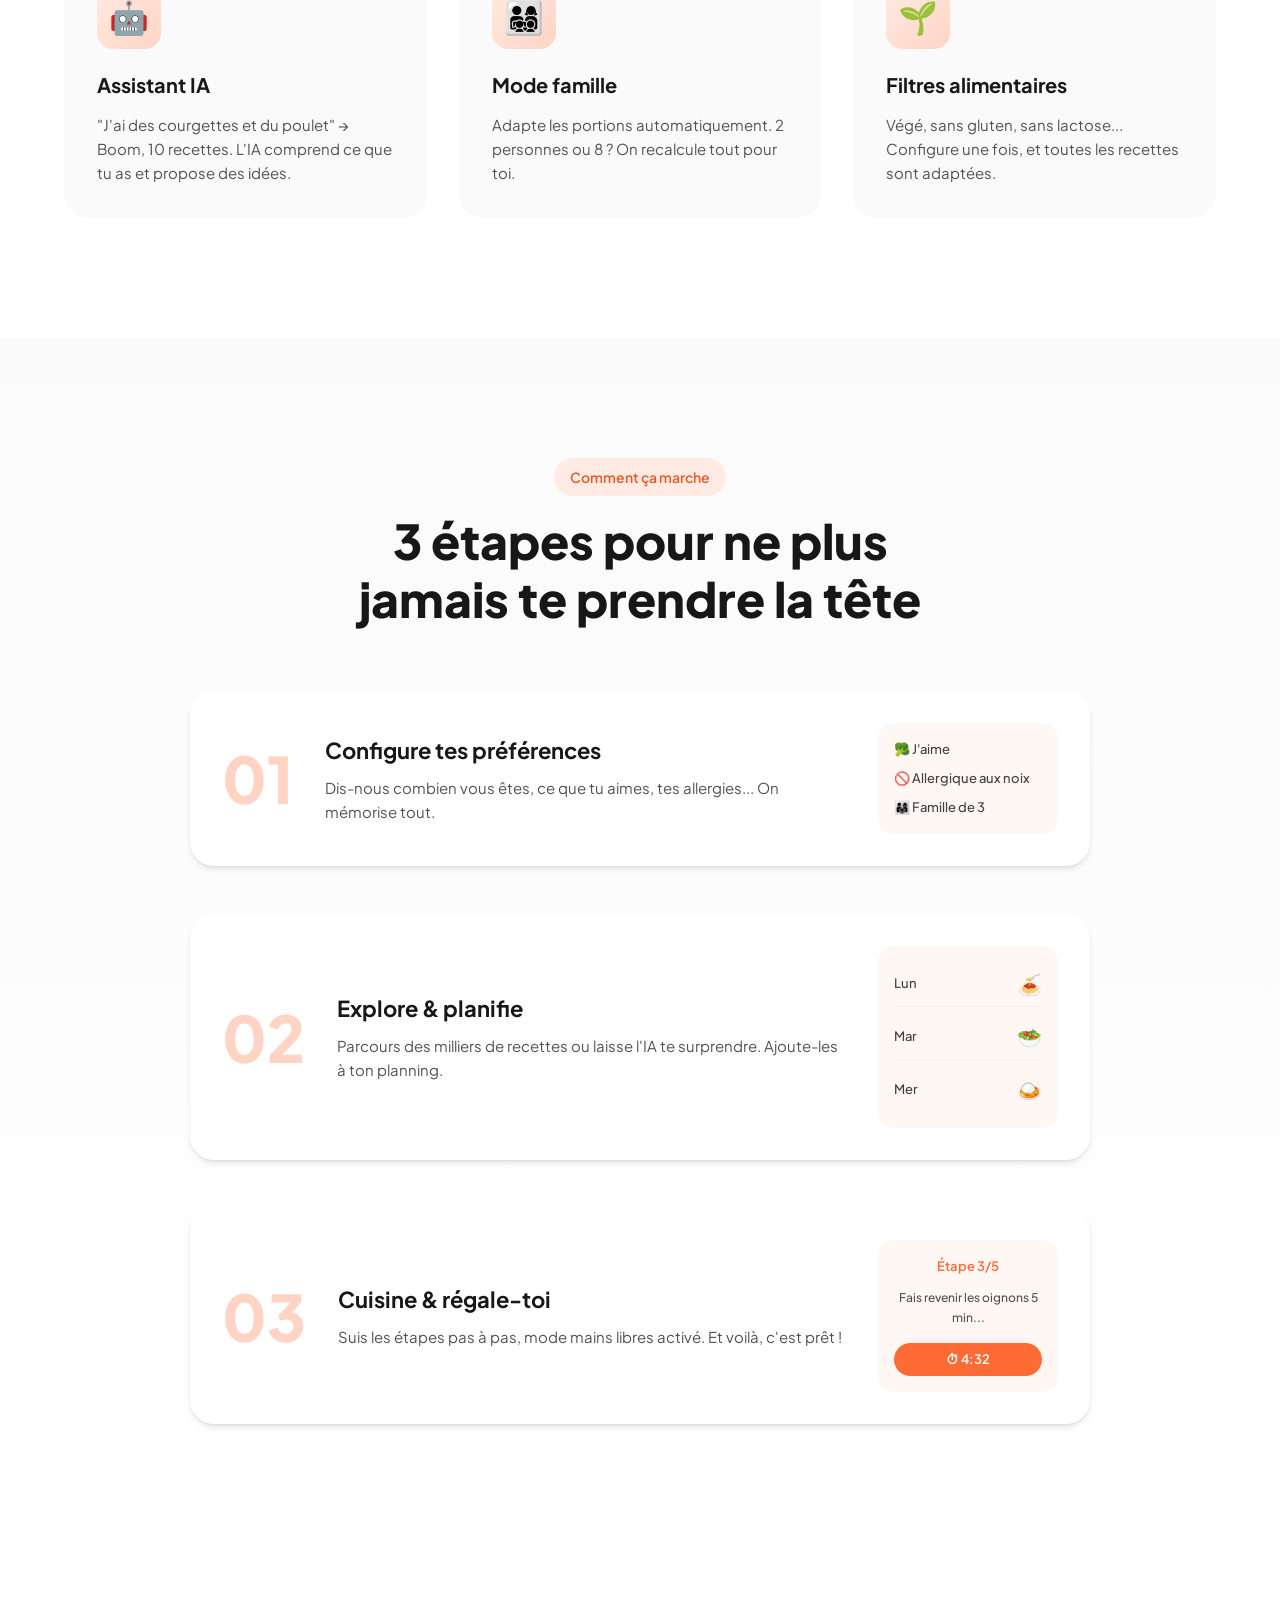
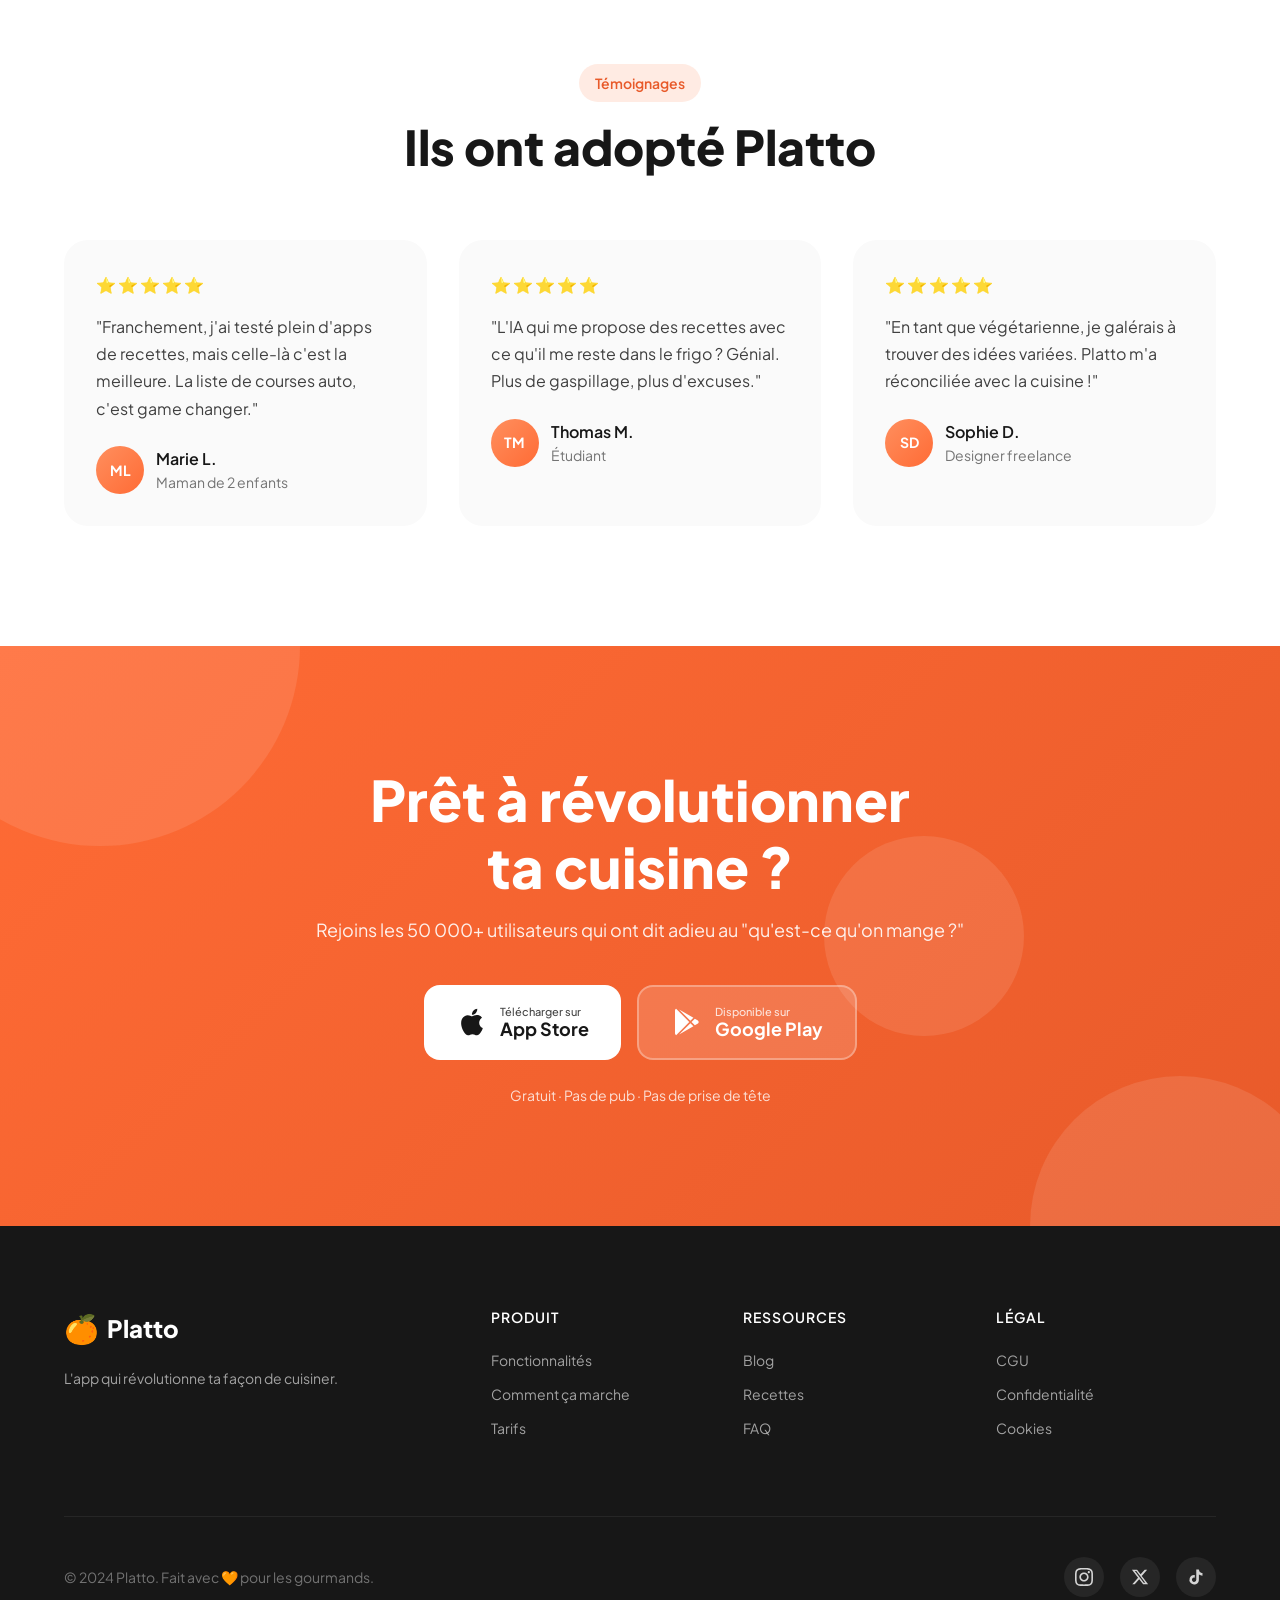
==== commit bb9f41b6: "feat: add contact page with email form - Add contact.html with a full contact form (name, email, sub" ====
--- a/index.html
+++ b/index.html
@@ -40,6 +40,7 @@
             <div class="nav-links">
                 <a href="#features">Fonctionnalités</a>
                 <a href="#how-it-works">Comment ça marche</a>
+                <a href="contact.html">Contact</a>
                 <a href="#download" class="nav-cta">Télécharger</a>
             </div>
             <button class="mobile-menu-btn" id="mobileMenuBtn" aria-label="Menu">
@@ -54,6 +55,7 @@
     <div class="mobile-menu" id="mobileMenu">
         <a href="#features">Fonctionnalités</a>
         <a href="#how-it-works">Comment ça marche</a>
+        <a href="contact.html">Contact</a>
         <a href="#download">Télécharger</a>
     </div>
 
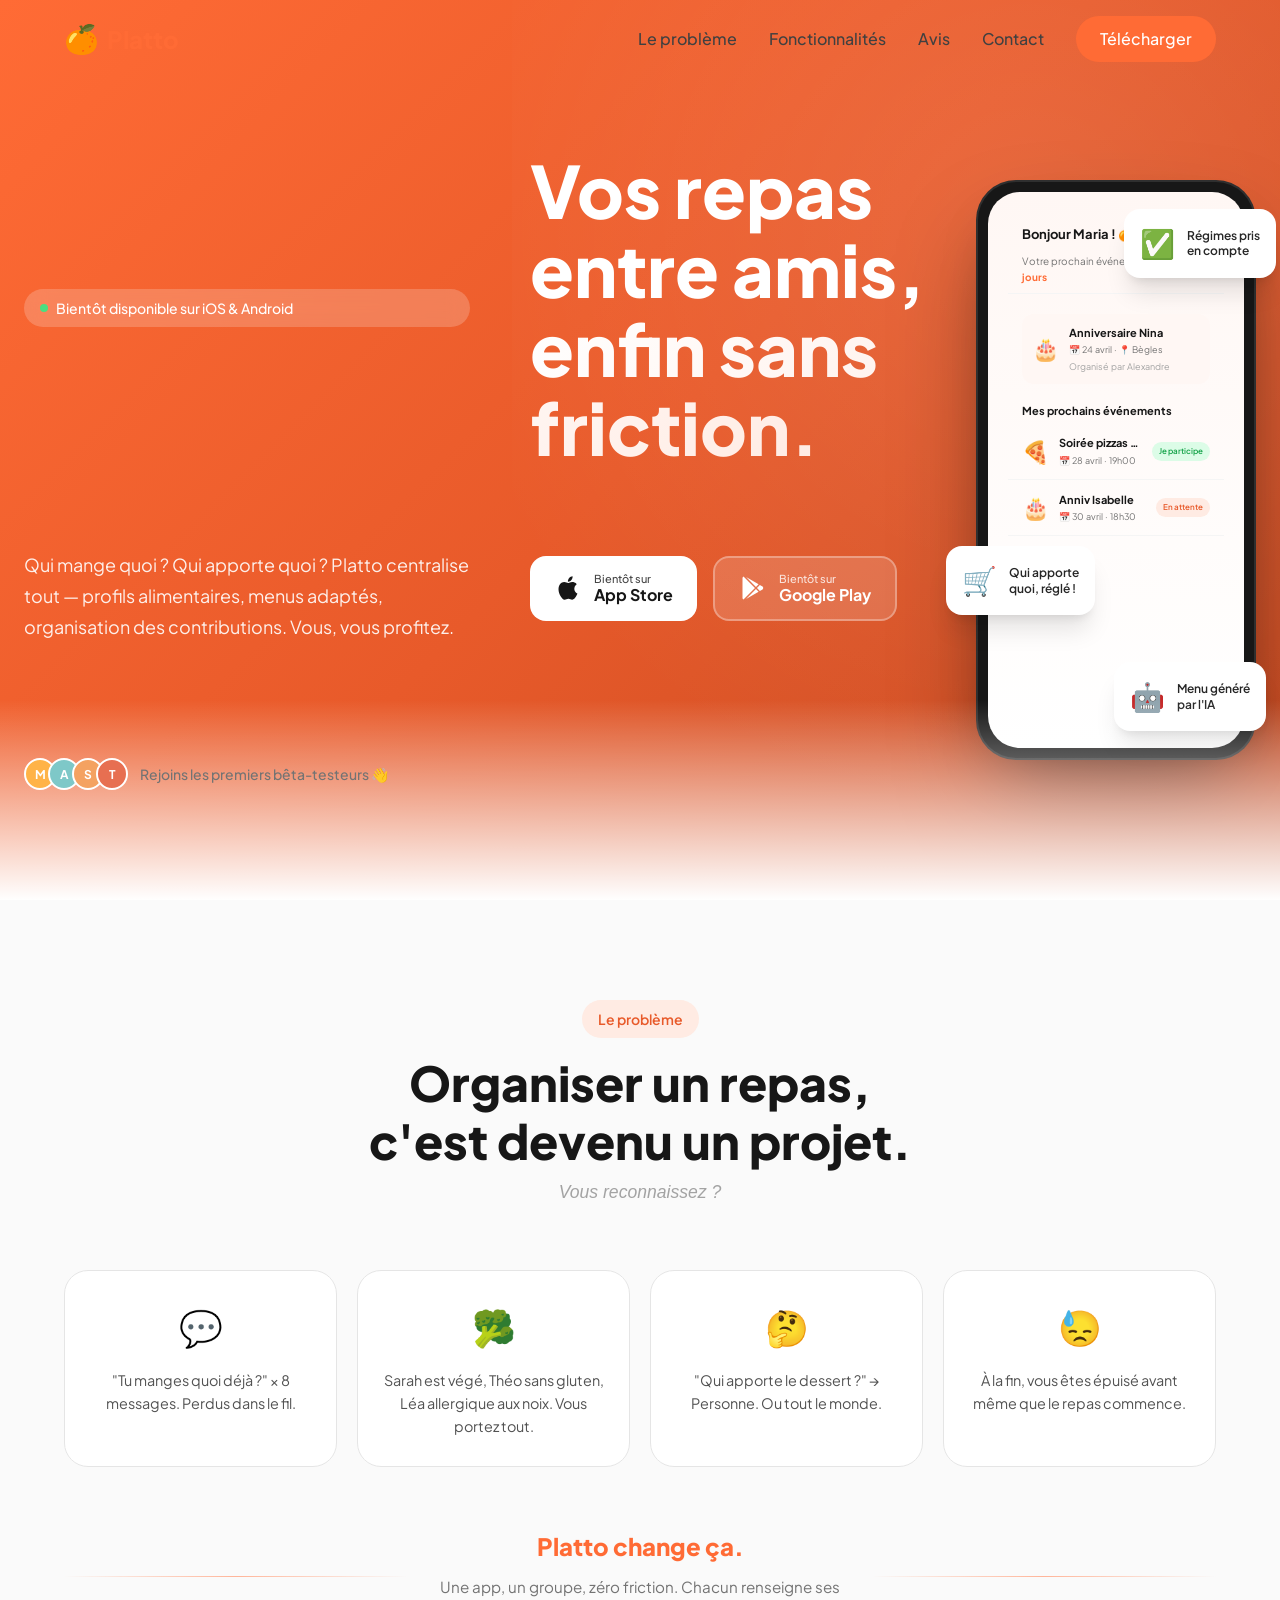
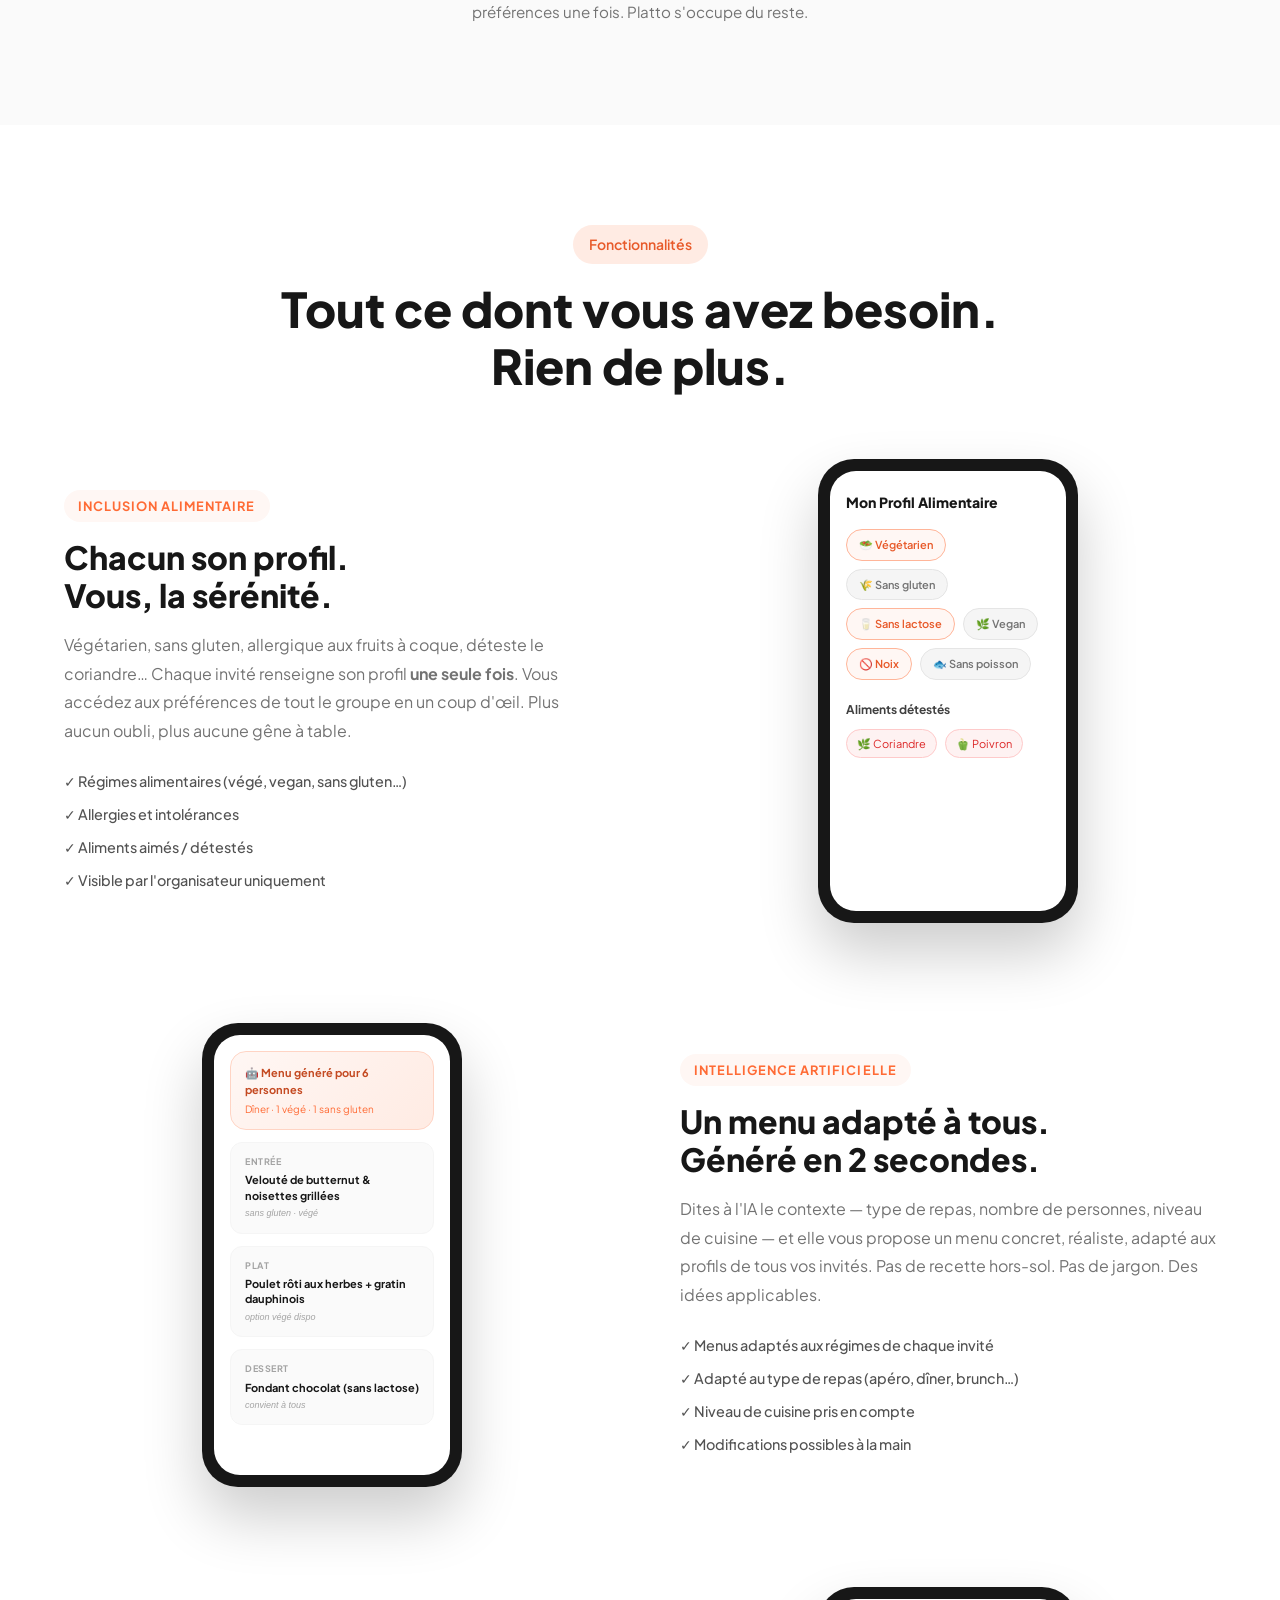
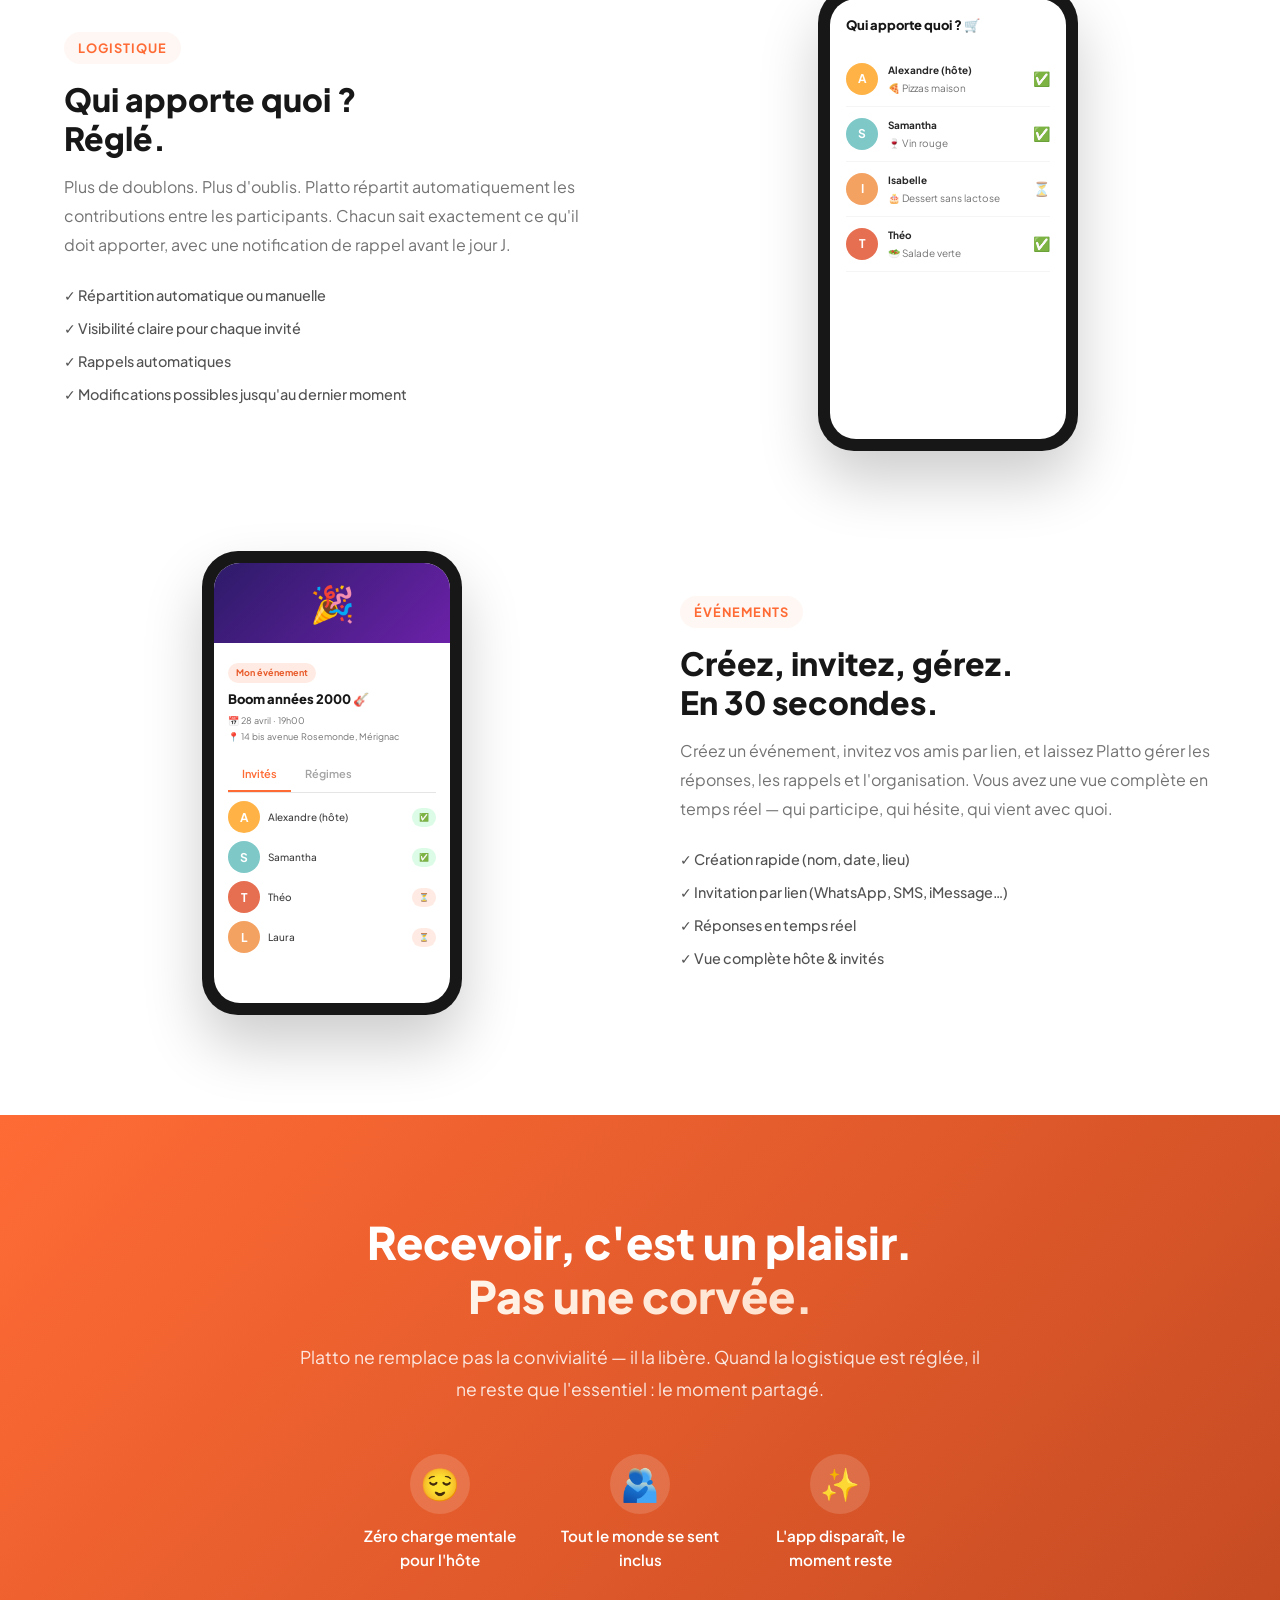
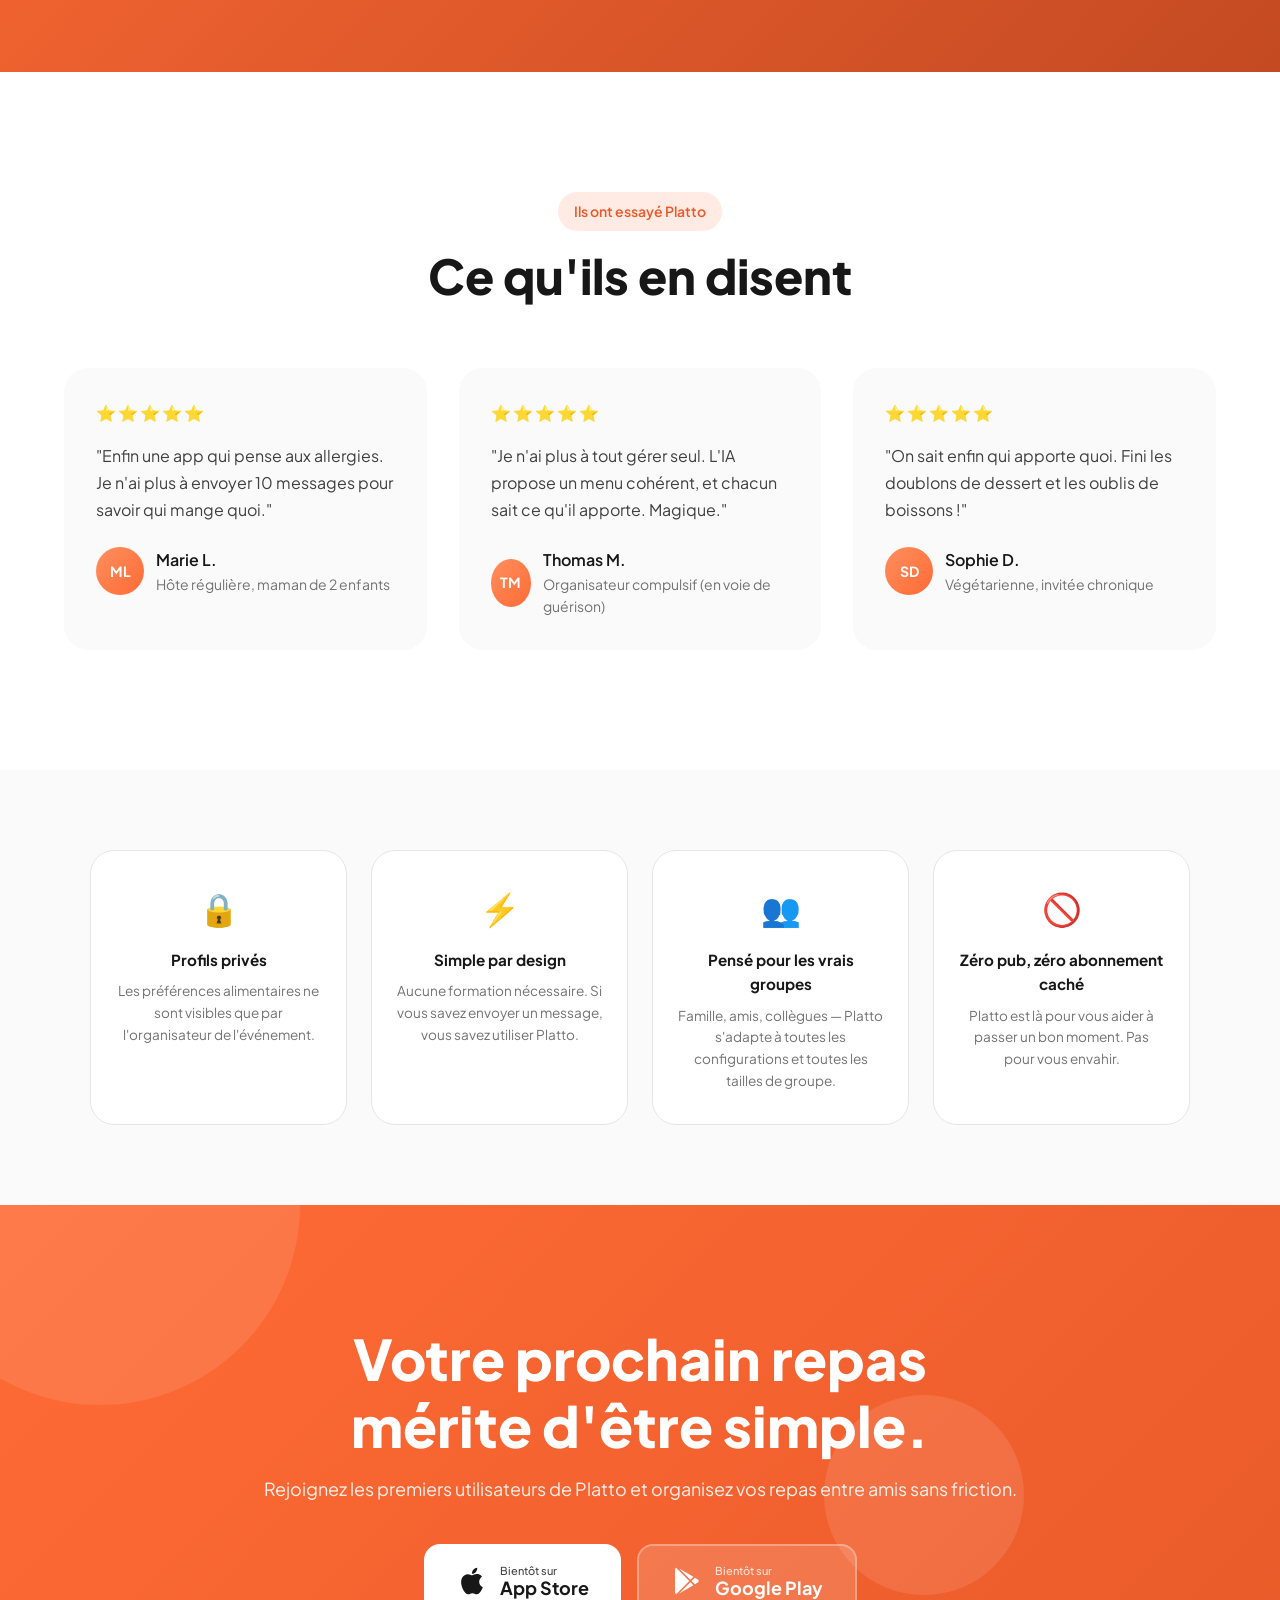
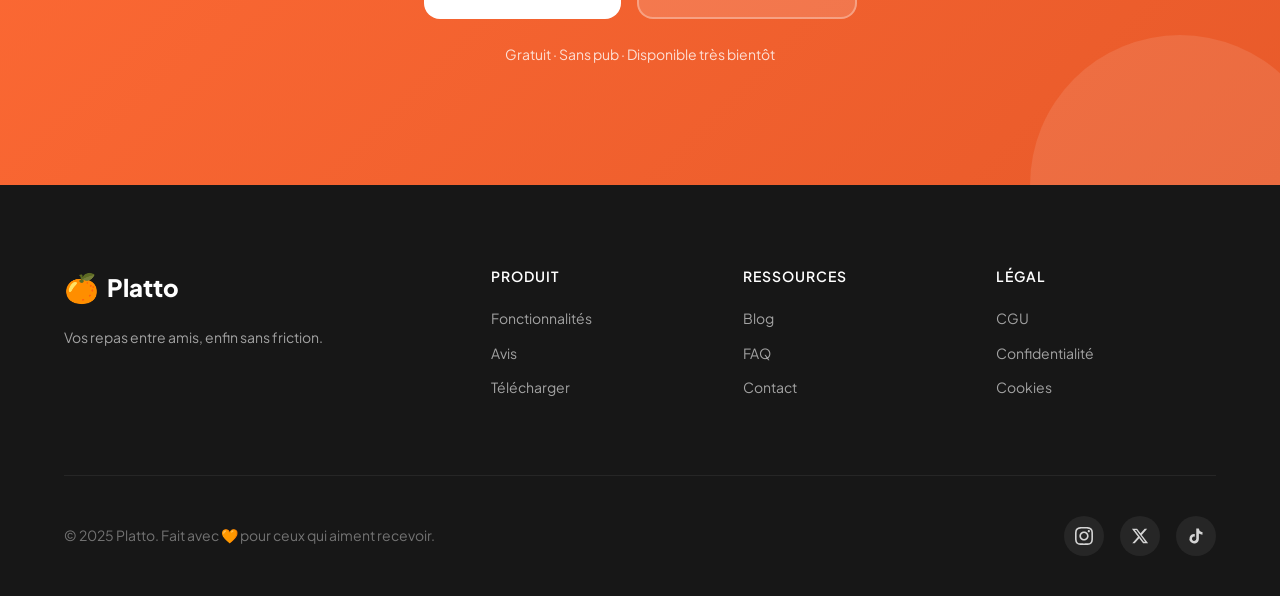
==== commit e4dc82de: "feat: refonte complète landing page orientée produit B2C - Refonte index.html avec 7 sections (hero," ====
--- a/index.html
+++ b/index.html
@@ -3,17 +3,17 @@
 <head>
     <meta charset="UTF-8">
     <meta name="viewport" content="width=device-width, initial-scale=1.0">
-    <meta name="description" content="Platto - L'app qui révolutionne ta façon de cuisiner. Découvre des recettes personnalisées, planifie tes repas et fais tes courses en un clic.">
-    <meta name="keywords" content="recettes, cuisine, app, platto, repas, courses, planification">
+    <meta name="description" content="Platto — L'app qui simplifie l'organisation de repas entre amis. Profils alimentaires, menus IA, qui apporte quoi. Zéro friction, 100% convivialité.">
+    <meta name="keywords" content="organisation repas, repas entre amis, allergies, régimes alimentaires, planification repas, app mobile">
     <meta name="author" content="Platto">
 
     <!-- Open Graph -->
-    <meta property="og:title" content="Platto - Ta cuisine, réinventée">
-    <meta property="og:description" content="L'app qui révolutionne ta façon de cuisiner. Découvre des recettes personnalisées.">
+    <meta property="og:title" content="Platto — Organisez vos repas entre amis, sans prise de tête">
+    <meta property="og:description" content="Profils alimentaires, menus IA, qui apporte quoi. Zéro friction, 100% convivialité.">
     <meta property="og:type" content="website">
-    <meta property="og:image" content="assets/og-image.png">
-
-    <title>Platto - Ta cuisine, réinventée</title>
+    <meta property="og:url" content="https://plattoapp.com">
+
+    <title>Platto — Organisez vos repas entre amis, sans prise de tête</title>
 
     <!-- Favicon -->
     <link rel="icon" type="image/svg+xml" href="assets/favicon.svg">
@@ -38,8 +38,9 @@
                 <span class="logo-text">Platto</span>
             </a>
             <div class="nav-links">
-                <a href="#features">Fonctionnalités</a>
-                <a href="#how-it-works">Comment ça marche</a>
+                <a href="#probleme">Le problème</a>
+                <a href="#fonctionnalites">Fonctionnalités</a>
+                <a href="#temoignages">Avis</a>
                 <a href="contact.html">Contact</a>
                 <a href="#download" class="nav-cta">Télécharger</a>
             </div>
@@ -53,61 +54,57 @@
 
     <!-- Menu mobile -->
     <div class="mobile-menu" id="mobileMenu">
-        <a href="#features">Fonctionnalités</a>
-        <a href="#how-it-works">Comment ça marche</a>
+        <a href="#probleme">Le problème</a>
+        <a href="#fonctionnalites">Fonctionnalités</a>
+        <a href="#temoignages">Avis</a>
         <a href="contact.html">Contact</a>
         <a href="#download">Télécharger</a>
     </div>
 
-    <!-- Hero Section -->
+    <!-- ===================== -->
+    <!-- HERO SECTION          -->
+    <!-- ===================== -->
     <header class="hero">
         <div class="hero-content">
             <div class="hero-badge">
                 <span class="badge-dot"></span>
-                Nouveau : Génération de recettes par IA
+                Bientôt disponible sur iOS &amp; Android
             </div>
             <h1 class="hero-title">
-                Ta cuisine,<br>
-                <span class="gradient-text">réinventée.</span>
+                Vos repas entre amis,<br>
+                <span class="gradient-text">enfin sans friction.</span>
             </h1>
             <p class="hero-subtitle">
-                Fini le "qu'est-ce qu'on mange ce soir ?". Platto te propose des recettes sur-mesure, planifie tes repas et génère ta liste de courses. Simple comme bonjour.
+                Qui mange quoi ? Qui apporte quoi ? Platto centralise tout — profils alimentaires, menus adaptés, organisation des contributions. Vous, vous profitez.
             </p>
             <div class="hero-cta">
-                <a href="#" class="store-btn app-store">
+                <a href="#download" class="store-btn app-store">
                     <svg viewBox="0 0 24 24" fill="currentColor">
                         <path d="M18.71 19.5c-.83 1.24-1.71 2.45-3.05 2.47-1.34.03-1.77-.79-3.29-.79-1.53 0-2 .77-3.27.82-1.31.05-2.3-1.32-3.14-2.53C4.25 17 2.94 12.45 4.7 9.39c.87-1.52 2.43-2.48 4.12-2.51 1.28-.02 2.5.87 3.29.87.78 0 2.26-1.07 3.81-.91.65.03 2.47.26 3.64 1.98-.09.06-2.17 1.28-2.15 3.81.03 3.02 2.65 4.03 2.68 4.04-.03.07-.42 1.44-1.38 2.83M13 3.5c.73-.83 1.94-1.46 2.94-1.5.13 1.17-.34 2.35-1.04 3.19-.69.85-1.83 1.51-2.95 1.42-.15-1.15.41-2.35 1.05-3.11z"/>
                     </svg>
                     <div class="store-text">
-                        <span>Télécharger sur</span>
+                        <span>Bientôt sur</span>
                         <strong>App Store</strong>
                     </div>
                 </a>
-                <a href="#" class="store-btn google-play">
+                <a href="#download" class="store-btn google-play">
                     <svg viewBox="0 0 24 24" fill="currentColor">
                         <path d="M3,20.5V3.5C3,2.91 3.34,2.39 3.84,2.15L13.69,12L3.84,21.85C3.34,21.6 3,21.09 3,20.5M16.81,15.12L6.05,21.34L14.54,12.85L16.81,15.12M20.16,10.81C20.5,11.08 20.75,11.5 20.75,12C20.75,12.5 20.53,12.9 20.18,13.18L17.89,14.5L15.39,12L17.89,9.5L20.16,10.81M6.05,2.66L16.81,8.88L14.54,11.15L6.05,2.66Z"/>
                     </svg>
                     <div class="store-text">
-                        <span>Disponible sur</span>
+                        <span>Bientôt sur</span>
                         <strong>Google Play</strong>
                     </div>
                 </a>
             </div>
-            <div class="hero-stats">
-                <div class="stat">
-                    <span class="stat-number" data-target="50000">0</span>
-                    <span class="stat-label">Utilisateurs actifs</span>
-                </div>
-                <div class="stat-divider"></div>
-                <div class="stat">
-                    <span class="stat-number" data-target="10000">0</span>
-                    <span class="stat-label">Recettes disponibles</span>
-                </div>
-                <div class="stat-divider"></div>
-                <div class="stat">
-                    <span class="stat-number" data-target="4.9" data-decimals="1">0</span>
-                    <span class="stat-label">Note moyenne</span>
-                </div>
+            <div class="hero-social-proof">
+                <div class="avatars">
+                    <div class="avatar" style="background:#FFB347">M</div>
+                    <div class="avatar" style="background:#7EC8C8">A</div>
+                    <div class="avatar" style="background:#F4A261">S</div>
+                    <div class="avatar" style="background:#E76F51">T</div>
+                </div>
+                <p>Rejoins les premiers bêta-testeurs 👋</p>
             </div>
         </div>
         <div class="hero-visual">
@@ -116,199 +113,353 @@
                     <div class="phone-screen">
                         <div class="app-preview">
                             <div class="app-header">
-                                <span class="app-greeting">Salut, chef ! 👋</span>
-                                <span class="app-title">Qu'est-ce qu'on cuisine ?</span>
-                            </div>
-                            <div class="app-search">
-                                <span>🔍</span>
-                                <span>Rechercher une recette...</span>
-                            </div>
-                            <div class="app-categories">
-                                <span class="category active">🍝 Pâtes</span>
-                                <span class="category">🥗 Salades</span>
-                                <span class="category">🍰 Desserts</span>
-                            </div>
-                            <div class="recipe-card">
-                                <div class="recipe-image">🍝</div>
-                                <div class="recipe-info">
-                                    <span class="recipe-title">Pasta alla Norma</span>
-                                    <span class="recipe-meta">⏱ 25 min · 👤 4 pers</span>
-                                    <div class="recipe-rating">⭐⭐⭐⭐⭐</div>
-                                </div>
-                            </div>
-                            <div class="recipe-card">
-                                <div class="recipe-image">🥘</div>
-                                <div class="recipe-info">
-                                    <span class="recipe-title">Risotto aux champignons</span>
-                                    <span class="recipe-meta">⏱ 35 min · 👤 2 pers</span>
-                                    <div class="recipe-rating">⭐⭐⭐⭐⭐</div>
-                                </div>
+                                <span class="app-greeting">Bonjour Maria ! 🍊</span>
+                                <span class="app-next">Votre prochain événement dans : <strong style="color:var(--orange-500)">10 jours</strong></span>
+                            </div>
+                            <div class="app-event-card featured">
+                                <div class="event-emoji">🎂</div>
+                                <div class="event-info">
+                                    <span class="event-name">Anniversaire Nina</span>
+                                    <span class="event-meta">📅 24 avril · 📍 Bègles</span>
+                                    <span class="event-organizer">Organisé par Alexandre</span>
+                                </div>
+                            </div>
+                            <div class="app-section-title">Mes prochains événements</div>
+                            <div class="app-event-card">
+                                <div class="event-emoji">🍕</div>
+                                <div class="event-info">
+                                    <span class="event-name">Soirée pizzas chez Alex</span>
+                                    <span class="event-meta">📅 28 avril · 19h00</span>
+                                </div>
+                                <span class="event-badge participate">Je participe</span>
+                            </div>
+                            <div class="app-event-card">
+                                <div class="event-emoji">🎂</div>
+                                <div class="event-info">
+                                    <span class="event-name">Anniv Isabelle</span>
+                                    <span class="event-meta">📅 30 avril · 18h30</span>
+                                </div>
+                                <span class="event-badge pending">En attente</span>
                             </div>
                         </div>
                     </div>
                 </div>
                 <div class="floating-card card-1">
-                    <span class="card-emoji">🥑</span>
-                    <span class="card-text">+5 recettes<br>avec tes ingrédients</span>
+                    <span class="card-emoji">✅</span>
+                    <span class="card-text">Régimes pris<br>en compte</span>
                 </div>
                 <div class="floating-card card-2">
-                    <span class="card-emoji">📝</span>
-                    <span class="card-text">Liste de courses<br>générée !</span>
+                    <span class="card-emoji">🛒</span>
+                    <span class="card-text">Qui apporte<br>quoi, réglé !</span>
                 </div>
                 <div class="floating-card card-3">
-                    <span class="card-emoji">⏰</span>
-                    <span class="card-text">Prêt en<br>20 min</span>
+                    <span class="card-emoji">🤖</span>
+                    <span class="card-text">Menu généré<br>par l'IA</span>
                 </div>
             </div>
         </div>
     </header>
 
-    <!-- Features Section -->
-    <section class="features" id="features">
+    <!-- ===================== -->
+    <!-- PROBLÈME → SOLUTION   -->
+    <!-- ===================== -->
+    <section class="problem-section" id="probleme">
+        <div class="container">
+            <div class="section-header">
+                <span class="section-tag">Le problème</span>
+                <h2 class="section-title">Organiser un repas,<br>c'est devenu un projet.</h2>
+                <p class="section-subtitle">Vous reconnaissez ?</p>
+            </div>
+            <div class="problem-grid">
+                <div class="problem-card" data-aos="fade-up">
+                    <div class="problem-icon">💬</div>
+                    <p>"Tu manges quoi déjà ?" × 8 messages. Perdus dans le fil.</p>
+                </div>
+                <div class="problem-card" data-aos="fade-up" data-aos-delay="80">
+                    <div class="problem-icon">🥦</div>
+                    <p>Sarah est végé, Théo sans gluten, Léa allergique aux noix. Vous portez tout.</p>
+                </div>
+                <div class="problem-card" data-aos="fade-up" data-aos-delay="160">
+                    <div class="problem-icon">🤔</div>
+                    <p>"Qui apporte le dessert ?" → Personne. Ou tout le monde.</p>
+                </div>
+                <div class="problem-card" data-aos="fade-up" data-aos-delay="240">
+                    <div class="problem-icon">😓</div>
+                    <p>À la fin, vous êtes épuisé avant même que le repas commence.</p>
+                </div>
+            </div>
+            <div class="solution-bridge" data-aos="fade-up">
+                <div class="bridge-line"></div>
+                <div class="bridge-text">
+                    <span class="bridge-label">Platto change ça.</span>
+                    <p>Une app, un groupe, zéro friction. Chacun renseigne ses préférences une fois. Platto s'occupe du reste.</p>
+                </div>
+                <div class="bridge-line"></div>
+            </div>
+        </div>
+    </section>
+
+    <!-- ===================== -->
+    <!-- FONCTIONNALITÉS       -->
+    <!-- ===================== -->
+    <section class="features-v2" id="fonctionnalites">
         <div class="container">
             <div class="section-header">
                 <span class="section-tag">Fonctionnalités</span>
-                <h2 class="section-title">Tout ce dont tu as besoin<br>pour cuisiner sans prise de tête</h2>
-            </div>
-            <div class="features-grid">
-                <div class="feature-card" data-aos="fade-up">
-                    <div class="feature-icon">
-                        <span>🎯</span>
-                    </div>
-                    <h3>Recettes personnalisées</h3>
-                    <p>Dis-nous ce que tu aimes (et ce que tu détestes), et on s'occupe du reste. L'IA adapte les suggestions à tes goûts.</p>
-                </div>
-                <div class="feature-card" data-aos="fade-up" data-aos-delay="100">
-                    <div class="feature-icon">
-                        <span>📅</span>
-                    </div>
-                    <h3>Planification intelligente</h3>
-                    <p>Planifie ta semaine en 2 minutes. On équilibre automatiquement tes repas pour que tu manges varié.</p>
-                </div>
-                <div class="feature-card" data-aos="fade-up" data-aos-delay="200">
-                    <div class="feature-icon">
-                        <span>🛒</span>
-                    </div>
-                    <h3>Liste de courses auto</h3>
-                    <p>Ta liste se génère toute seule à partir de tes recettes. Plus jamais d'oubli au supermarché.</p>
-                </div>
-                <div class="feature-card" data-aos="fade-up" data-aos-delay="300">
-                    <div class="feature-icon">
-                        <span>🤖</span>
-                    </div>
-                    <h3>Assistant IA</h3>
-                    <p>"J'ai des courgettes et du poulet" → Boom, 10 recettes. L'IA comprend ce que tu as et propose des idées.</p>
-                </div>
-                <div class="feature-card" data-aos="fade-up" data-aos-delay="400">
-                    <div class="feature-icon">
-                        <span>👨‍👩‍👧‍👦</span>
-                    </div>
-                    <h3>Mode famille</h3>
-                    <p>Adapte les portions automatiquement. 2 personnes ou 8 ? On recalcule tout pour toi.</p>
-                </div>
-                <div class="feature-card" data-aos="fade-up" data-aos-delay="500">
-                    <div class="feature-icon">
-                        <span>🌱</span>
-                    </div>
-                    <h3>Filtres alimentaires</h3>
-                    <p>Végé, sans gluten, sans lactose... Configure une fois, et toutes les recettes sont adaptées.</p>
+                <h2 class="section-title">Tout ce dont vous avez besoin.<br>Rien de plus.</h2>
+            </div>
+
+            <!-- Feature 1 : Profils alimentaires -->
+            <div class="feature-row" data-aos="fade-up">
+                <div class="feature-row-content">
+                    <div class="feature-row-tag">Inclusion alimentaire</div>
+                    <h3>Chacun son profil.<br>Vous, la sérénité.</h3>
+                    <p>Végétarien, sans gluten, allergique aux fruits à coque, déteste le coriandre… Chaque invité renseigne son profil <strong>une seule fois</strong>. Vous accédez aux préférences de tout le groupe en un coup d'œil. Plus aucun oubli, plus aucune gêne à table.</p>
+                    <ul class="feature-list">
+                        <li>✓ Régimes alimentaires (végé, vegan, sans gluten…)</li>
+                        <li>✓ Allergies et intolérances</li>
+                        <li>✓ Aliments aimés / détestés</li>
+                        <li>✓ Visible par l'organisateur uniquement</li>
+                    </ul>
+                </div>
+                <div class="feature-row-visual">
+                    <div class="mockup-wrapper">
+                        <div class="mockup-phone">
+                            <div class="mockup-screen">
+                                <div class="diet-screen">
+                                    <div class="diet-title">Mon Profil Alimentaire</div>
+                                    <div class="diet-grid">
+                                        <div class="diet-tag active">🥗 Végétarien</div>
+                                        <div class="diet-tag">🌾 Sans gluten</div>
+                                        <div class="diet-tag active">🥛 Sans lactose</div>
+                                        <div class="diet-tag">🌿 Vegan</div>
+                                        <div class="diet-tag active">🚫 Noix</div>
+                                        <div class="diet-tag">🐟 Sans poisson</div>
+                                    </div>
+                                    <div class="diet-section-title">Aliments détestés</div>
+                                    <div class="diet-dislikes">
+                                        <span>🌿 Coriandre</span>
+                                        <span>🫑 Poivron</span>
+                                    </div>
+                                </div>
+                            </div>
+                        </div>
+                    </div>
+                </div>
+            </div>
+
+            <!-- Feature 2 : IA Menus -->
+            <div class="feature-row reverse" data-aos="fade-up">
+                <div class="feature-row-content">
+                    <div class="feature-row-tag">Intelligence artificielle</div>
+                    <h3>Un menu adapté à tous.<br>Généré en 2 secondes.</h3>
+                    <p>Dites à l'IA le contexte — type de repas, nombre de personnes, niveau de cuisine — et elle vous propose un menu concret, réaliste, adapté aux profils de tous vos invités. Pas de recette hors-sol. Pas de jargon. Des idées applicables.</p>
+                    <ul class="feature-list">
+                        <li>✓ Menus adaptés aux régimes de chaque invité</li>
+                        <li>✓ Adapté au type de repas (apéro, dîner, brunch…)</li>
+                        <li>✓ Niveau de cuisine pris en compte</li>
+                        <li>✓ Modifications possibles à la main</li>
+                    </ul>
+                </div>
+                <div class="feature-row-visual">
+                    <div class="mockup-wrapper">
+                        <div class="mockup-phone">
+                            <div class="mockup-screen">
+                                <div class="ai-screen">
+                                    <div class="ai-prompt">
+                                        <div class="ai-prompt-label">🤖 Menu généré pour 6 personnes</div>
+                                        <div class="ai-prompt-meta">Dîner · 1 végé · 1 sans gluten</div>
+                                    </div>
+                                    <div class="ai-menu-item">
+                                        <span class="ai-course">Entrée</span>
+                                        <span class="ai-dish">Velouté de butternut & noisettes grillées</span>
+                                        <span class="ai-tags"><em>sans gluten · végé</em></span>
+                                    </div>
+                                    <div class="ai-menu-item">
+                                        <span class="ai-course">Plat</span>
+                                        <span class="ai-dish">Poulet rôti aux herbes + gratin dauphinois</span>
+                                        <span class="ai-tags"><em>option végé dispo</em></span>
+                                    </div>
+                                    <div class="ai-menu-item">
+                                        <span class="ai-course">Dessert</span>
+                                        <span class="ai-dish">Fondant chocolat (sans lactose)</span>
+                                        <span class="ai-tags"><em>convient à tous</em></span>
+                                    </div>
+                                </div>
+                            </div>
+                        </div>
+                    </div>
+                </div>
+            </div>
+
+            <!-- Feature 3 : Qui apporte quoi -->
+            <div class="feature-row" data-aos="fade-up">
+                <div class="feature-row-content">
+                    <div class="feature-row-tag">Logistique</div>
+                    <h3>Qui apporte quoi ?<br>Réglé.</h3>
+                    <p>Plus de doublons. Plus d'oublis. Platto répartit automatiquement les contributions entre les participants. Chacun sait exactement ce qu'il doit apporter, avec une notification de rappel avant le jour J.</p>
+                    <ul class="feature-list">
+                        <li>✓ Répartition automatique ou manuelle</li>
+                        <li>✓ Visibilité claire pour chaque invité</li>
+                        <li>✓ Rappels automatiques</li>
+                        <li>✓ Modifications possibles jusqu'au dernier moment</li>
+                    </ul>
+                </div>
+                <div class="feature-row-visual">
+                    <div class="mockup-wrapper">
+                        <div class="mockup-phone">
+                            <div class="mockup-screen">
+                                <div class="contrib-screen">
+                                    <div class="contrib-title">Qui apporte quoi ? 🛒</div>
+                                    <div class="contrib-item">
+                                        <div class="contrib-avatar" style="background:#FFB347">A</div>
+                                        <div class="contrib-detail">
+                                            <span class="contrib-name">Alexandre (hôte)</span>
+                                            <span class="contrib-item-text">🍕 Pizzas maison</span>
+                                        </div>
+                                        <span class="contrib-check">✅</span>
+                                    </div>
+                                    <div class="contrib-item">
+                                        <div class="contrib-avatar" style="background:#7EC8C8">S</div>
+                                        <div class="contrib-detail">
+                                            <span class="contrib-name">Samantha</span>
+                                            <span class="contrib-item-text">🍷 Vin rouge</span>
+                                        </div>
+                                        <span class="contrib-check">✅</span>
+                                    </div>
+                                    <div class="contrib-item">
+                                        <div class="contrib-avatar" style="background:#F4A261">I</div>
+                                        <div class="contrib-detail">
+                                            <span class="contrib-name">Isabelle</span>
+                                            <span class="contrib-item-text">🎂 Dessert sans lactose</span>
+                                        </div>
+                                        <span class="contrib-check pending-check">⏳</span>
+                                    </div>
+                                    <div class="contrib-item">
+                                        <div class="contrib-avatar" style="background:#E76F51">T</div>
+                                        <div class="contrib-detail">
+                                            <span class="contrib-name">Théo</span>
+                                            <span class="contrib-item-text">🥗 Salade verte</span>
+                                        </div>
+                                        <span class="contrib-check">✅</span>
+                                    </div>
+                                </div>
+                            </div>
+                        </div>
+                    </div>
+                </div>
+            </div>
+
+            <!-- Feature 4 : Gestion événements -->
+            <div class="feature-row reverse" data-aos="fade-up">
+                <div class="feature-row-content">
+                    <div class="feature-row-tag">Événements</div>
+                    <h3>Créez, invitez, gérez.<br>En 30 secondes.</h3>
+                    <p>Créez un événement, invitez vos amis par lien, et laissez Platto gérer les réponses, les rappels et l'organisation. Vous avez une vue complète en temps réel — qui participe, qui hésite, qui vient avec quoi.</p>
+                    <ul class="feature-list">
+                        <li>✓ Création rapide (nom, date, lieu)</li>
+                        <li>✓ Invitation par lien (WhatsApp, SMS, iMessage…)</li>
+                        <li>✓ Réponses en temps réel</li>
+                        <li>✓ Vue complète hôte & invités</li>
+                    </ul>
+                </div>
+                <div class="feature-row-visual">
+                    <div class="mockup-wrapper">
+                        <div class="mockup-phone">
+                            <div class="mockup-screen">
+                                <div class="event-screen">
+                                    <div class="event-cover">🎉</div>
+                                    <div class="event-screen-info">
+                                        <div class="event-screen-badge">Mon événement</div>
+                                        <div class="event-screen-title">Boom années 2000 🎸</div>
+                                        <div class="event-screen-meta">📅 28 avril · 19h00</div>
+                                        <div class="event-screen-meta">📍 14 bis avenue Rosemonde, Mérignac</div>
+                                    </div>
+                                    <div class="event-tabs">
+                                        <span class="event-tab active">Invités</span>
+                                        <span class="event-tab">Régimes</span>
+                                    </div>
+                                    <div class="event-guests">
+                                        <div class="guest-row"><div class="contrib-avatar" style="background:#FFB347">A</div><span>Alexandre (hôte)</span><span class="event-badge participate">✅</span></div>
+                                        <div class="guest-row"><div class="contrib-avatar" style="background:#7EC8C8">S</div><span>Samantha</span><span class="event-badge participate">✅</span></div>
+                                        <div class="guest-row"><div class="contrib-avatar" style="background:#E76F51">T</div><span>Théo</span><span class="event-badge pending">⏳</span></div>
+                                        <div class="guest-row"><div class="contrib-avatar" style="background:#F4A261">L</div><span>Laura</span><span class="event-badge pending">⏳</span></div>
+                                    </div>
+                                </div>
+                            </div>
+                        </div>
+                    </div>
                 </div>
             </div>
         </div>
     </section>
 
-    <!-- How it works -->
-    <section class="how-it-works" id="how-it-works">
+    <!-- ===================== -->
+    <!-- VALEUR ÉMOTIONNELLE   -->
+    <!-- ===================== -->
+    <section class="emotion-section">
+        <div class="container">
+            <div class="emotion-content" data-aos="fade-up">
+                <h2 class="emotion-title">Recevoir, c'est un plaisir.<br><span class="gradient-text">Pas une corvée.</span></h2>
+                <p class="emotion-text">Platto ne remplace pas la convivialité — il la libère. Quand la logistique est réglée, il ne reste que l'essentiel : le moment partagé.</p>
+                <div class="emotion-values">
+                    <div class="emotion-value">
+                        <span class="emotion-emoji">😌</span>
+                        <span>Zéro charge mentale pour l'hôte</span>
+                    </div>
+                    <div class="emotion-value">
+                        <span class="emotion-emoji">🫂</span>
+                        <span>Tout le monde se sent inclus</span>
+                    </div>
+                    <div class="emotion-value">
+                        <span class="emotion-emoji">✨</span>
+                        <span>L'app disparaît, le moment reste</span>
+                    </div>
+                </div>
+            </div>
+        </div>
+    </section>
+
+    <!-- ===================== -->
+    <!-- TÉMOIGNAGES           -->
+    <!-- ===================== -->
+    <section class="testimonials" id="temoignages">
         <div class="container">
             <div class="section-header">
-                <span class="section-tag">Comment ça marche</span>
-                <h2 class="section-title">3 étapes pour ne plus<br>jamais te prendre la tête</h2>
-            </div>
-            <div class="steps">
-                <div class="step" data-aos="fade-right">
-                    <div class="step-number">01</div>
-                    <div class="step-content">
-                        <h3>Configure tes préférences</h3>
-                        <p>Dis-nous combien vous êtes, ce que tu aimes, tes allergies... On mémorise tout.</p>
-                    </div>
-                    <div class="step-visual">
-                        <div class="mini-card">
-                            <span>🥦 J'aime</span>
-                            <span>🚫 Allergique aux noix</span>
-                            <span>👨‍👩‍👧 Famille de 3</span>
-                        </div>
-                    </div>
-                </div>
-                <div class="step" data-aos="fade-left">
-                    <div class="step-number">02</div>
-                    <div class="step-content">
-                        <h3>Explore & planifie</h3>
-                        <p>Parcours des milliers de recettes ou laisse l'IA te surprendre. Ajoute-les à ton planning.</p>
-                    </div>
-                    <div class="step-visual">
-                        <div class="mini-card calendar">
-                            <div class="cal-row"><span>Lun</span><span class="cal-meal">🍝</span></div>
-                            <div class="cal-row"><span>Mar</span><span class="cal-meal">🥗</span></div>
-                            <div class="cal-row"><span>Mer</span><span class="cal-meal">🍛</span></div>
-                        </div>
-                    </div>
-                </div>
-                <div class="step" data-aos="fade-right">
-                    <div class="step-number">03</div>
-                    <div class="step-content">
-                        <h3>Cuisine & régale-toi</h3>
-                        <p>Suis les étapes pas à pas, mode mains libres activé. Et voilà, c'est prêt !</p>
-                    </div>
-                    <div class="step-visual">
-                        <div class="mini-card cooking">
-                            <span class="cooking-step">Étape 3/5</span>
-                            <span class="cooking-instruction">Fais revenir les oignons 5 min...</span>
-                            <div class="cooking-timer">⏱ 4:32</div>
-                        </div>
-                    </div>
-                </div>
-            </div>
-        </div>
-    </section>
-
-    <!-- Testimonials -->
-    <section class="testimonials">
-        <div class="container">
-            <div class="section-header">
-                <span class="section-tag">Témoignages</span>
-                <h2 class="section-title">Ils ont adopté Platto</h2>
+                <span class="section-tag">Ils ont essayé Platto</span>
+                <h2 class="section-title">Ce qu'ils en disent</h2>
             </div>
             <div class="testimonials-grid">
                 <div class="testimonial-card" data-aos="fade-up">
                     <div class="testimonial-stars">⭐⭐⭐⭐⭐</div>
-                    <p class="testimonial-text">"Franchement, j'ai testé plein d'apps de recettes, mais celle-là c'est la meilleure. La liste de courses auto, c'est game changer."</p>
+                    <p class="testimonial-text">"Enfin une app qui pense aux allergies. Je n'ai plus à envoyer 10 messages pour savoir qui mange quoi."</p>
                     <div class="testimonial-author">
                         <div class="author-avatar">ML</div>
                         <div class="author-info">
                             <span class="author-name">Marie L.</span>
-                            <span class="author-title">Maman de 2 enfants</span>
+                            <span class="author-title">Hôte régulière, maman de 2 enfants</span>
                         </div>
                     </div>
                 </div>
                 <div class="testimonial-card" data-aos="fade-up" data-aos-delay="100">
                     <div class="testimonial-stars">⭐⭐⭐⭐⭐</div>
-                    <p class="testimonial-text">"L'IA qui me propose des recettes avec ce qu'il me reste dans le frigo ? Génial. Plus de gaspillage, plus d'excuses."</p>
+                    <p class="testimonial-text">"Je n'ai plus à tout gérer seul. L'IA propose un menu cohérent, et chacun sait ce qu'il apporte. Magique."</p>
                     <div class="testimonial-author">
                         <div class="author-avatar">TM</div>
                         <div class="author-info">
                             <span class="author-name">Thomas M.</span>
-                            <span class="author-title">Étudiant</span>
+                            <span class="author-title">Organisateur compulsif (en voie de guérison)</span>
                         </div>
                     </div>
                 </div>
                 <div class="testimonial-card" data-aos="fade-up" data-aos-delay="200">
                     <div class="testimonial-stars">⭐⭐⭐⭐⭐</div>
-                    <p class="testimonial-text">"En tant que végétarienne, je galérais à trouver des idées variées. Platto m'a réconciliée avec la cuisine !"</p>
+                    <p class="testimonial-text">"On sait enfin qui apporte quoi. Fini les doublons de dessert et les oublis de boissons !"</p>
                     <div class="testimonial-author">
                         <div class="author-avatar">SD</div>
                         <div class="author-info">
                             <span class="author-name">Sophie D.</span>
-                            <span class="author-title">Designer freelance</span>
+                            <span class="author-title">Végétarienne, invitée chronique</span>
                         </div>
                     </div>
                 </div>
@@ -316,19 +467,51 @@
         </div>
     </section>
 
-    <!-- CTA Section -->
+    <!-- ===================== -->
+    <!-- RÉASSURANCE           -->
+    <!-- ===================== -->
+    <section class="trust-section">
+        <div class="container">
+            <div class="trust-grid">
+                <div class="trust-item" data-aos="fade-up">
+                    <div class="trust-icon">🔒</div>
+                    <h4>Profils privés</h4>
+                    <p>Les préférences alimentaires ne sont visibles que par l'organisateur de l'événement.</p>
+                </div>
+                <div class="trust-item" data-aos="fade-up" data-aos-delay="100">
+                    <div class="trust-icon">⚡</div>
+                    <h4>Simple par design</h4>
+                    <p>Aucune formation nécessaire. Si vous savez envoyer un message, vous savez utiliser Platto.</p>
+                </div>
+                <div class="trust-item" data-aos="fade-up" data-aos-delay="200">
+                    <div class="trust-icon">👥</div>
+                    <h4>Pensé pour les vrais groupes</h4>
+                    <p>Famille, amis, collègues — Platto s'adapte à toutes les configurations et toutes les tailles de groupe.</p>
+                </div>
+                <div class="trust-item" data-aos="fade-up" data-aos-delay="300">
+                    <div class="trust-icon">🚫</div>
+                    <h4>Zéro pub, zéro abonnement caché</h4>
+                    <p>Platto est là pour vous aider à passer un bon moment. Pas pour vous envahir.</p>
+                </div>
+            </div>
+        </div>
+    </section>
+
+    <!-- ===================== -->
+    <!-- CTA FINAL             -->
+    <!-- ===================== -->
     <section class="cta-section" id="download">
         <div class="container">
             <div class="cta-content">
-                <h2 class="cta-title">Prêt à révolutionner<br>ta cuisine ?</h2>
-                <p class="cta-subtitle">Rejoins les 50 000+ utilisateurs qui ont dit adieu au "qu'est-ce qu'on mange ?"</p>
+                <h2 class="cta-title">Votre prochain repas<br>mérite d'être simple.</h2>
+                <p class="cta-subtitle">Rejoignez les premiers utilisateurs de Platto et organisez vos repas entre amis sans friction.</p>
                 <div class="cta-buttons">
                     <a href="#" class="store-btn app-store large">
                         <svg viewBox="0 0 24 24" fill="currentColor">
                             <path d="M18.71 19.5c-.83 1.24-1.71 2.45-3.05 2.47-1.34.03-1.77-.79-3.29-.79-1.53 0-2 .77-3.27.82-1.31.05-2.3-1.32-3.14-2.53C4.25 17 2.94 12.45 4.7 9.39c.87-1.52 2.43-2.48 4.12-2.51 1.28-.02 2.5.87 3.29.87.78 0 2.26-1.07 3.81-.91.65.03 2.47.26 3.64 1.98-.09.06-2.17 1.28-2.15 3.81.03 3.02 2.65 4.03 2.68 4.04-.03.07-.42 1.44-1.38 2.83M13 3.5c.73-.83 1.94-1.46 2.94-1.5.13 1.17-.34 2.35-1.04 3.19-.69.85-1.83 1.51-2.95 1.42-.15-1.15.41-2.35 1.05-3.11z"/>
                         </svg>
                         <div class="store-text">
-                            <span>Télécharger sur</span>
+                            <span>Bientôt sur</span>
                             <strong>App Store</strong>
                         </div>
                     </a>
@@ -337,12 +520,12 @@
                             <path d="M3,20.5V3.5C3,2.91 3.34,2.39 3.84,2.15L13.69,12L3.84,21.85C3.34,21.6 3,21.09 3,20.5M16.81,15.12L6.05,21.34L14.54,12.85L16.81,15.12M20.16,10.81C20.5,11.08 20.75,11.5 20.75,12C20.75,12.5 20.53,12.9 20.18,13.18L17.89,14.5L15.39,12L17.89,9.5L20.16,10.81M6.05,2.66L16.81,8.88L14.54,11.15L6.05,2.66Z"/>
                         </svg>
                         <div class="store-text">
-                            <span>Disponible sur</span>
+                            <span>Bientôt sur</span>
                             <strong>Google Play</strong>
                         </div>
                     </a>
                 </div>
-                <p class="cta-note">Gratuit · Pas de pub · Pas de prise de tête</p>
+                <p class="cta-note">Gratuit · Sans pub · Disponible très bientôt</p>
             </div>
         </div>
         <div class="cta-shapes">
@@ -361,20 +544,20 @@
                         <span class="logo-icon">🍊</span>
                         <span class="logo-text">Platto</span>
                     </a>
-                    <p>L'app qui révolutionne ta façon de cuisiner.</p>
+                    <p>Vos repas entre amis, enfin sans friction.</p>
                 </div>
                 <div class="footer-links">
                     <div class="footer-column">
                         <h4>Produit</h4>
-                        <a href="#features">Fonctionnalités</a>
-                        <a href="#how-it-works">Comment ça marche</a>
-                        <a href="#">Tarifs</a>
+                        <a href="#fonctionnalites">Fonctionnalités</a>
+                        <a href="#temoignages">Avis</a>
+                        <a href="#download">Télécharger</a>
                     </div>
                     <div class="footer-column">
                         <h4>Ressources</h4>
                         <a href="#">Blog</a>
-                        <a href="#">Recettes</a>
                         <a href="#">FAQ</a>
+                        <a href="contact.html">Contact</a>
                     </div>
                     <div class="footer-column">
                         <h4>Légal</h4>
@@ -385,7 +568,7 @@
                 </div>
             </div>
             <div class="footer-bottom">
-                <p>&copy; 2024 Platto. Fait avec 🧡 pour les gourmands.</p>
+                <p>&copy; 2025 Platto. Fait avec 🧡 pour ceux qui aiment recevoir.</p>
                 <div class="social-links">
                     <a href="#" aria-label="Instagram">
                         <svg viewBox="0 0 24 24" fill="currentColor"><path d="M12 2.163c3.204 0 3.584.012 4.85.07 3.252.148 4.771 1.691 4.919 4.919.058 1.265.069 1.645.069 4.849 0 3.205-.012 3.584-.069 4.849-.149 3.225-1.664 4.771-4.919 4.919-1.266.058-1.644.07-4.85.07-3.204 0-3.584-.012-4.849-.07-3.26-.149-4.771-1.699-4.919-4.92-.058-1.265-.07-1.644-.07-4.849 0-3.204.013-3.583.07-4.849.149-3.227 1.664-4.771 4.919-4.919 1.266-.057 1.645-.069 4.849-.069zm0-2.163c-3.259 0-3.667.014-4.947.072-4.358.2-6.78 2.618-6.98 6.98-.059 1.281-.073 1.689-.073 4.948 0 3.259.014 3.668.072 4.948.2 4.358 2.618 6.78 6.98 6.98 1.281.058 1.689.072 4.948.072 3.259 0 3.668-.014 4.948-.072 4.354-.2 6.782-2.618 6.979-6.98.059-1.28.073-1.689.073-4.948 0-3.259-.014-3.667-.072-4.947-.196-4.354-2.617-6.78-6.979-6.98-1.281-.059-1.69-.073-4.949-.073zm0 5.838c-3.403 0-6.162 2.759-6.162 6.162s2.759 6.163 6.162 6.163 6.162-2.759 6.162-6.163c0-3.403-2.759-6.162-6.162-6.162zm0 10.162c-2.209 0-4-1.79-4-4 0-2.209 1.791-4 4-4s4 1.791 4 4c0 2.21-1.791 4-4 4zm6.406-11.845c-.796 0-1.441.645-1.441 1.44s.645 1.44 1.441 1.44c.795 0 1.439-.645 1.439-1.44s-.644-1.44-1.439-1.44z"/></svg>
--- a/styles.css
+++ b/styles.css
@@ -1298,6 +1298,743 @@
 
     .cta-title {
         font-size: 32px;
+    }
+}
+
+/* ===================================
+   HERO — nouvelles classes
+   =================================== */
+.app-header {
+    display: flex;
+    flex-direction: column;
+    gap: 4px;
+    padding: 12px 14px 8px;
+    border-bottom: 1px solid var(--gray-100);
+}
+
+.app-greeting {
+    font-size: 13px;
+    font-weight: 700;
+    color: var(--gray-900);
+}
+
+.app-next {
+    font-size: 10px;
+    color: var(--gray-500);
+}
+
+.app-event-card {
+    display: flex;
+    align-items: center;
+    gap: 10px;
+    padding: 10px 14px;
+    border-bottom: 1px solid var(--gray-100);
+}
+
+.app-event-card.featured {
+    background: var(--orange-50);
+    border-radius: var(--radius-md);
+    margin: 8px 14px;
+    padding: 10px;
+    border-bottom: none;
+}
+
+.event-emoji {
+    font-size: 22px;
+    flex-shrink: 0;
+}
+
+.event-info {
+    display: flex;
+    flex-direction: column;
+    gap: 2px;
+    flex: 1;
+    min-width: 0;
+}
+
+.event-name {
+    font-size: 11px;
+    font-weight: 700;
+    color: var(--gray-900);
+    white-space: nowrap;
+    overflow: hidden;
+    text-overflow: ellipsis;
+}
+
+.event-meta {
+    font-size: 9px;
+    color: var(--gray-500);
+}
+
+.event-organizer {
+    font-size: 9px;
+    color: var(--gray-400);
+}
+
+.event-badge {
+    font-size: 8px;
+    font-weight: 600;
+    padding: 3px 7px;
+    border-radius: var(--radius-full);
+    white-space: nowrap;
+    flex-shrink: 0;
+}
+
+.event-badge.participate {
+    background: #dcfce7;
+    color: #16a34a;
+}
+
+.event-badge.pending {
+    background: var(--orange-100);
+    color: var(--orange-600);
+}
+
+.app-section-title {
+    font-size: 11px;
+    font-weight: 700;
+    color: var(--gray-900);
+    padding: 10px 14px 4px;
+}
+
+/* Social proof hero */
+.hero-social-proof {
+    display: flex;
+    align-items: center;
+    gap: 12px;
+    margin-top: 24px;
+}
+
+.avatars {
+    display: flex;
+}
+
+.avatar {
+    width: 32px;
+    height: 32px;
+    border-radius: 50%;
+    border: 2px solid white;
+    display: flex;
+    align-items: center;
+    justify-content: center;
+    font-size: 12px;
+    font-weight: 700;
+    color: white;
+    margin-left: -8px;
+}
+
+.avatars .avatar:first-child {
+    margin-left: 0;
+}
+
+.hero-social-proof p {
+    font-size: 14px;
+    color: var(--gray-500);
+    font-weight: 500;
+}
+
+/* ===================================
+   PROBLEM SECTION
+   =================================== */
+.problem-section {
+    padding: 100px 24px;
+    background: var(--gray-50);
+}
+
+.section-subtitle {
+    font-size: 1.1rem;
+    color: var(--gray-400);
+    margin-top: 8px;
+    font-style: italic;
+}
+
+.problem-grid {
+    display: grid;
+    grid-template-columns: repeat(4, 1fr);
+    gap: 20px;
+    margin: 48px 0;
+}
+
+.problem-card {
+    background: white;
+    border: 1px solid var(--gray-200);
+    border-radius: var(--radius-xl);
+    padding: 28px 24px;
+    text-align: center;
+    transition: box-shadow var(--transition-base), transform var(--transition-base);
+}
+
+.problem-card:hover {
+    box-shadow: var(--shadow-lg);
+    transform: translateY(-4px);
+}
+
+.problem-icon {
+    font-size: 2.2rem;
+    margin-bottom: 14px;
+}
+
+.problem-card p {
+    font-size: 0.9rem;
+    color: var(--gray-600);
+    line-height: 1.6;
+}
+
+.solution-bridge {
+    display: flex;
+    align-items: center;
+    gap: 32px;
+    margin-top: 60px;
+}
+
+.bridge-line {
+    flex: 1;
+    height: 1px;
+    background: linear-gradient(90deg, transparent, var(--orange-300), transparent);
+}
+
+.bridge-text {
+    text-align: center;
+    flex-shrink: 0;
+    max-width: 400px;
+}
+
+.bridge-label {
+    display: block;
+    font-size: 1.5rem;
+    font-weight: 800;
+    color: var(--orange-500);
+    margin-bottom: 8px;
+}
+
+.bridge-text p {
+    font-size: 0.95rem;
+    color: var(--gray-500);
+    line-height: 1.7;
+}
+
+/* ===================================
+   FEATURES V2 — Alternating rows
+   =================================== */
+.features-v2 {
+    padding: 100px 24px;
+    background: white;
+}
+
+.feature-row {
+    display: grid;
+    grid-template-columns: 1fr 1fr;
+    gap: 80px;
+    align-items: center;
+    margin-bottom: 100px;
+}
+
+.feature-row:last-child {
+    margin-bottom: 0;
+}
+
+.feature-row.reverse {
+    direction: rtl;
+}
+
+.feature-row.reverse > * {
+    direction: ltr;
+}
+
+.feature-row-tag {
+    display: inline-block;
+    font-size: 0.8rem;
+    font-weight: 700;
+    text-transform: uppercase;
+    letter-spacing: 0.08em;
+    color: var(--orange-500);
+    background: var(--orange-50);
+    padding: 6px 14px;
+    border-radius: var(--radius-full);
+    margin-bottom: 16px;
+}
+
+.feature-row-content h3 {
+    font-size: clamp(1.6rem, 3vw, 2rem);
+    font-weight: 800;
+    color: var(--gray-900);
+    line-height: 1.2;
+    margin-bottom: 16px;
+}
+
+.feature-row-content p {
+    font-size: 1rem;
+    color: var(--gray-500);
+    line-height: 1.8;
+    margin-bottom: 24px;
+}
+
+.feature-list {
+    list-style: none;
+    display: flex;
+    flex-direction: column;
+    gap: 10px;
+}
+
+.feature-list li {
+    font-size: 0.9rem;
+    color: var(--gray-600);
+    font-weight: 500;
+}
+
+.feature-row-visual {
+    display: flex;
+    justify-content: center;
+    align-items: center;
+}
+
+/* Mockup phone inline */
+.mockup-wrapper {
+    position: relative;
+}
+
+.mockup-phone {
+    width: 260px;
+    background: var(--gray-900);
+    border-radius: 36px;
+    padding: 12px;
+    box-shadow: 0 30px 60px rgba(0,0,0,0.2), 0 0 0 1px rgba(255,255,255,0.05);
+    margin: 0 auto;
+}
+
+.mockup-screen {
+    background: white;
+    border-radius: 26px;
+    overflow: hidden;
+    min-height: 440px;
+}
+
+/* Diet screen */
+.diet-screen {
+    padding: 20px 16px;
+}
+
+.diet-title {
+    font-size: 14px;
+    font-weight: 800;
+    color: var(--gray-900);
+    margin-bottom: 16px;
+}
+
+.diet-grid {
+    display: flex;
+    flex-wrap: wrap;
+    gap: 8px;
+    margin-bottom: 20px;
+}
+
+.diet-tag {
+    font-size: 11px;
+    font-weight: 600;
+    padding: 6px 12px;
+    border-radius: var(--radius-full);
+    background: var(--gray-100);
+    color: var(--gray-500);
+    border: 1.5px solid var(--gray-200);
+    cursor: default;
+    transition: all var(--transition-fast);
+}
+
+.diet-tag.active {
+    background: var(--orange-50);
+    color: var(--orange-600);
+    border-color: var(--orange-300);
+}
+
+.diet-section-title {
+    font-size: 12px;
+    font-weight: 700;
+    color: var(--gray-700);
+    margin-bottom: 10px;
+}
+
+.diet-dislikes {
+    display: flex;
+    flex-wrap: wrap;
+    gap: 8px;
+}
+
+.diet-dislikes span {
+    font-size: 11px;
+    padding: 5px 10px;
+    background: #fef2f2;
+    color: #dc2626;
+    border-radius: var(--radius-full);
+    border: 1.5px solid #fecaca;
+}
+
+/* AI screen */
+.ai-screen {
+    padding: 16px;
+    display: flex;
+    flex-direction: column;
+    gap: 12px;
+}
+
+.ai-prompt {
+    background: linear-gradient(135deg, var(--orange-50), var(--orange-100));
+    border-radius: var(--radius-lg);
+    padding: 12px 14px;
+    border: 1px solid var(--orange-200);
+}
+
+.ai-prompt-label {
+    font-size: 11px;
+    font-weight: 700;
+    color: var(--orange-700);
+}
+
+.ai-prompt-meta {
+    font-size: 10px;
+    color: var(--orange-500);
+    margin-top: 2px;
+}
+
+.ai-menu-item {
+    background: var(--gray-50);
+    border-radius: var(--radius-md);
+    padding: 12px 14px;
+    display: flex;
+    flex-direction: column;
+    gap: 3px;
+    border: 1px solid var(--gray-100);
+}
+
+.ai-course {
+    font-size: 9px;
+    font-weight: 700;
+    text-transform: uppercase;
+    letter-spacing: 0.06em;
+    color: var(--gray-400);
+}
+
+.ai-dish {
+    font-size: 11px;
+    font-weight: 700;
+    color: var(--gray-900);
+    line-height: 1.4;
+}
+
+.ai-tags {
+    font-size: 9px;
+    color: var(--gray-400);
+}
+
+/* Contrib screen */
+.contrib-screen {
+    padding: 16px;
+}
+
+.contrib-title {
+    font-size: 13px;
+    font-weight: 800;
+    color: var(--gray-900);
+    margin-bottom: 16px;
+}
+
+.contrib-item {
+    display: flex;
+    align-items: center;
+    gap: 10px;
+    padding: 10px 0;
+    border-bottom: 1px solid var(--gray-100);
+}
+
+.contrib-avatar {
+    width: 32px;
+    height: 32px;
+    border-radius: 50%;
+    display: flex;
+    align-items: center;
+    justify-content: center;
+    font-size: 12px;
+    font-weight: 700;
+    color: white;
+    flex-shrink: 0;
+}
+
+.contrib-detail {
+    flex: 1;
+    display: flex;
+    flex-direction: column;
+    gap: 2px;
+    min-width: 0;
+}
+
+.contrib-name {
+    font-size: 10px;
+    font-weight: 700;
+    color: var(--gray-800);
+}
+
+.contrib-item-text {
+    font-size: 10px;
+    color: var(--gray-500);
+}
+
+.contrib-check {
+    font-size: 14px;
+    flex-shrink: 0;
+}
+
+.pending-check {
+    opacity: 0.6;
+}
+
+/* Event screen */
+.event-screen {
+    display: flex;
+    flex-direction: column;
+}
+
+.event-cover {
+    background: linear-gradient(135deg, #2D1B69, #6B21A8);
+    height: 80px;
+    display: flex;
+    align-items: center;
+    justify-content: center;
+    font-size: 36px;
+}
+
+.event-screen-info {
+    padding: 14px 14px 10px;
+}
+
+.event-screen-badge {
+    display: inline-block;
+    font-size: 9px;
+    font-weight: 700;
+    background: var(--orange-100);
+    color: var(--orange-600);
+    padding: 3px 8px;
+    border-radius: var(--radius-full);
+    margin-bottom: 6px;
+}
+
+.event-screen-title {
+    font-size: 13px;
+    font-weight: 800;
+    color: var(--gray-900);
+    margin-bottom: 4px;
+}
+
+.event-screen-meta {
+    font-size: 9px;
+    color: var(--gray-500);
+    margin-bottom: 2px;
+}
+
+.event-tabs {
+    display: flex;
+    border-bottom: 1px solid var(--gray-200);
+    margin: 0 14px;
+}
+
+.event-tab {
+    font-size: 11px;
+    font-weight: 600;
+    padding: 8px 14px;
+    color: var(--gray-400);
+    cursor: default;
+}
+
+.event-tab.active {
+    color: var(--orange-500);
+    border-bottom: 2px solid var(--orange-500);
+}
+
+.event-guests {
+    padding: 8px 14px;
+    display: flex;
+    flex-direction: column;
+    gap: 8px;
+}
+
+.guest-row {
+    display: flex;
+    align-items: center;
+    gap: 8px;
+    font-size: 10px;
+    color: var(--gray-700);
+    font-weight: 500;
+}
+
+.guest-row span:nth-child(2) {
+    flex: 1;
+}
+
+/* ===================================
+   EMOTION SECTION
+   =================================== */
+.emotion-section {
+    padding: 100px 24px;
+    background: linear-gradient(135deg, var(--orange-500) 0%, var(--orange-700) 100%);
+    text-align: center;
+}
+
+.emotion-content {
+    max-width: 700px;
+    margin: 0 auto;
+}
+
+.emotion-title {
+    font-size: clamp(2rem, 5vw, 2.8rem);
+    font-weight: 800;
+    color: white;
+    line-height: 1.2;
+    margin-bottom: 20px;
+}
+
+.emotion-title .gradient-text {
+    background: linear-gradient(135deg, #fff5eb, #ffe0cc);
+    -webkit-background-clip: text;
+    -webkit-text-fill-color: transparent;
+    background-clip: text;
+}
+
+.emotion-text {
+    font-size: 1.1rem;
+    color: rgba(255,255,255,0.85);
+    line-height: 1.8;
+    margin-bottom: 48px;
+}
+
+.emotion-values {
+    display: flex;
+    justify-content: center;
+    gap: 40px;
+    flex-wrap: wrap;
+}
+
+.emotion-value {
+    display: flex;
+    flex-direction: column;
+    align-items: center;
+    gap: 10px;
+    color: white;
+    font-size: 0.95rem;
+    font-weight: 600;
+    max-width: 160px;
+    text-align: center;
+}
+
+.emotion-emoji {
+    font-size: 2rem;
+    background: rgba(255,255,255,0.15);
+    width: 60px;
+    height: 60px;
+    border-radius: 50%;
+    display: flex;
+    align-items: center;
+    justify-content: center;
+}
+
+/* ===================================
+   TRUST SECTION
+   =================================== */
+.trust-section {
+    padding: 80px 24px;
+    background: var(--gray-50);
+}
+
+.trust-grid {
+    display: grid;
+    grid-template-columns: repeat(4, 1fr);
+    gap: 24px;
+    max-width: 1100px;
+    margin: 0 auto;
+}
+
+.trust-item {
+    background: white;
+    border: 1px solid var(--gray-200);
+    border-radius: var(--radius-xl);
+    padding: 32px 24px;
+    text-align: center;
+    transition: box-shadow var(--transition-base), transform var(--transition-base);
+}
+
+.trust-item:hover {
+    box-shadow: var(--shadow-lg);
+    transform: translateY(-4px);
+}
+
+.trust-icon {
+    font-size: 2rem;
+    margin-bottom: 14px;
+}
+
+.trust-item h4 {
+    font-size: 0.95rem;
+    font-weight: 700;
+    color: var(--gray-900);
+    margin-bottom: 8px;
+}
+
+.trust-item p {
+    font-size: 0.85rem;
+    color: var(--gray-500);
+    line-height: 1.6;
+}
+
+/* ===================================
+   RESPONSIVE — nouvelles sections
+   =================================== */
+@media (max-width: 1024px) {
+    .problem-grid {
+        grid-template-columns: repeat(2, 1fr);
+    }
+
+    .feature-row {
+        grid-template-columns: 1fr;
+        gap: 48px;
+    }
+
+    .feature-row.reverse {
+        direction: ltr;
+    }
+
+    .trust-grid {
+        grid-template-columns: repeat(2, 1fr);
+    }
+
+    .mockup-phone {
+        width: 220px;
+    }
+}
+
+@media (max-width: 768px) {
+    .problem-grid {
+        grid-template-columns: 1fr;
+    }
+
+    .solution-bridge {
+        flex-direction: column;
+        gap: 20px;
+    }
+
+    .bridge-line {
+        width: 80px;
+        height: 1px;
+    }
+
+    .emotion-values {
+        flex-direction: column;
+        align-items: center;
+        gap: 24px;
+    }
+
+    .trust-grid {
+        grid-template-columns: 1fr;
+    }
+
+    .hero-social-proof {
+        justify-content: center;
     }
 }
 
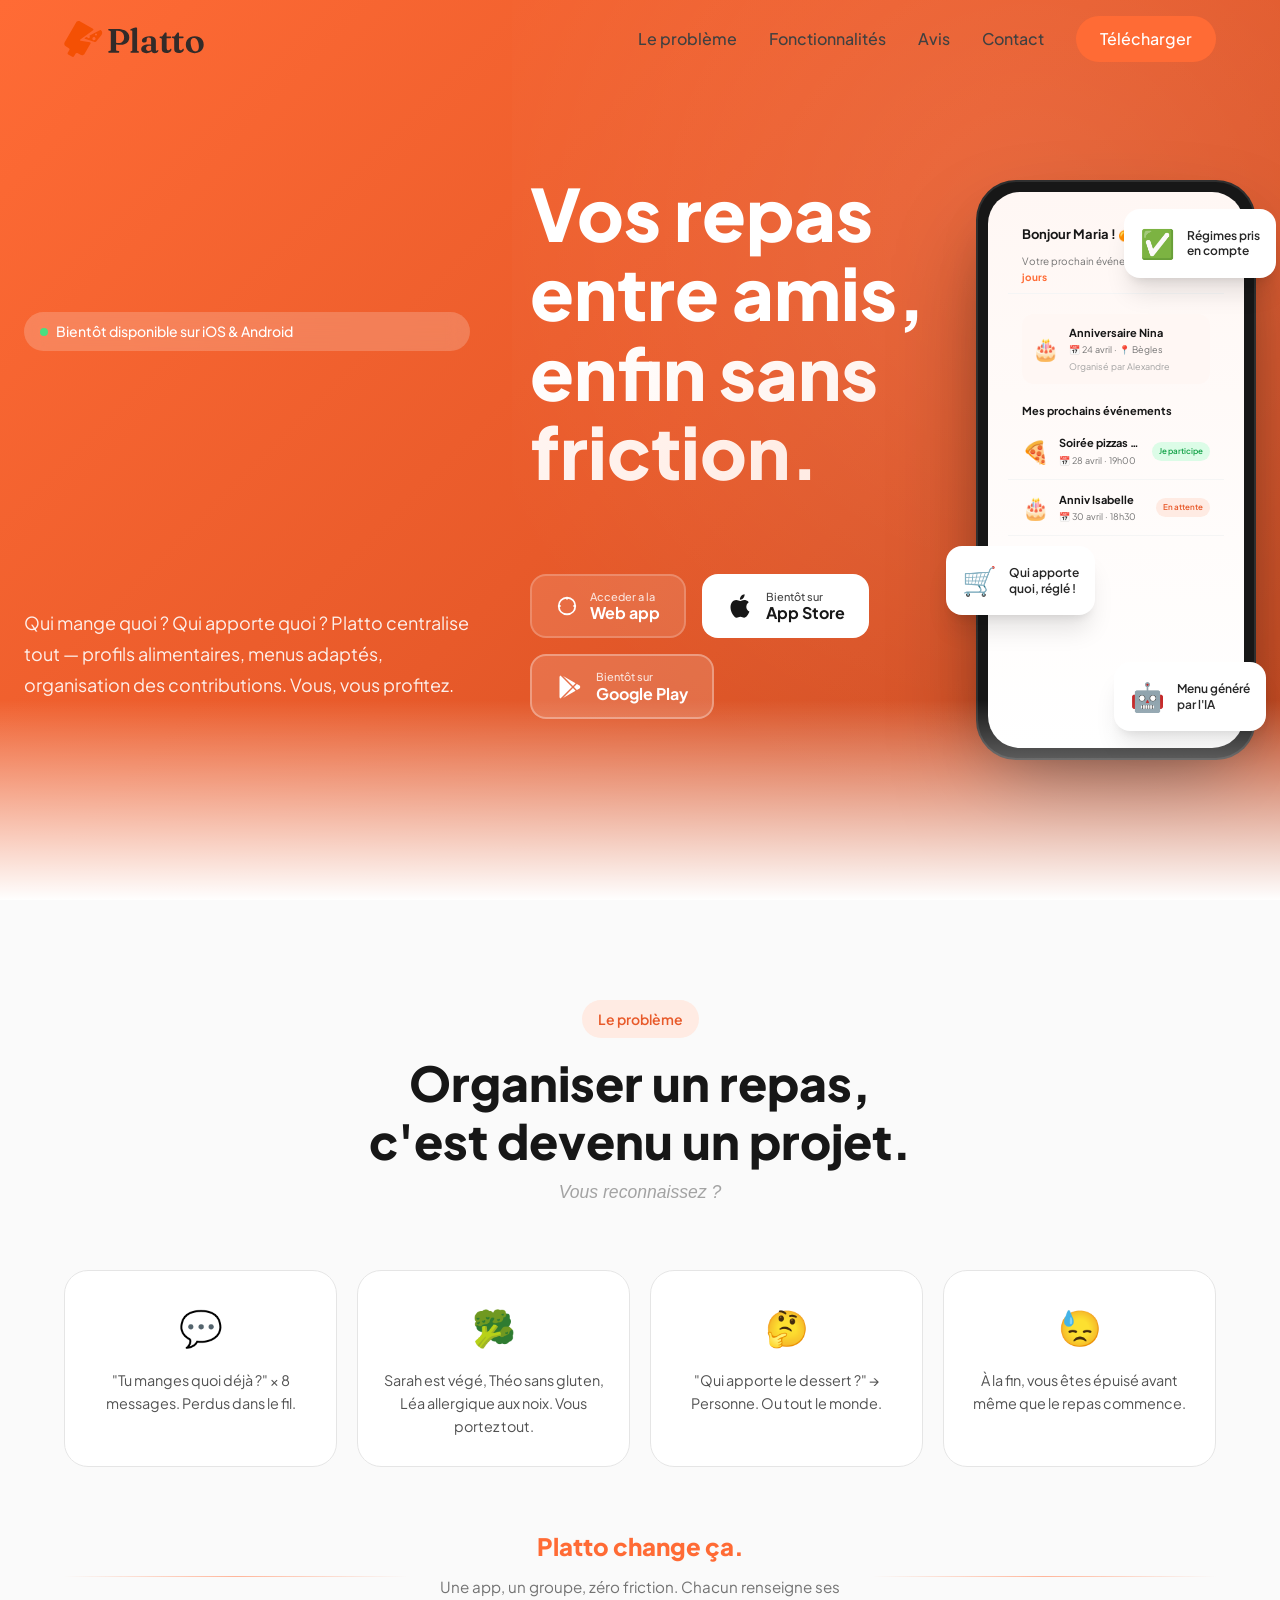
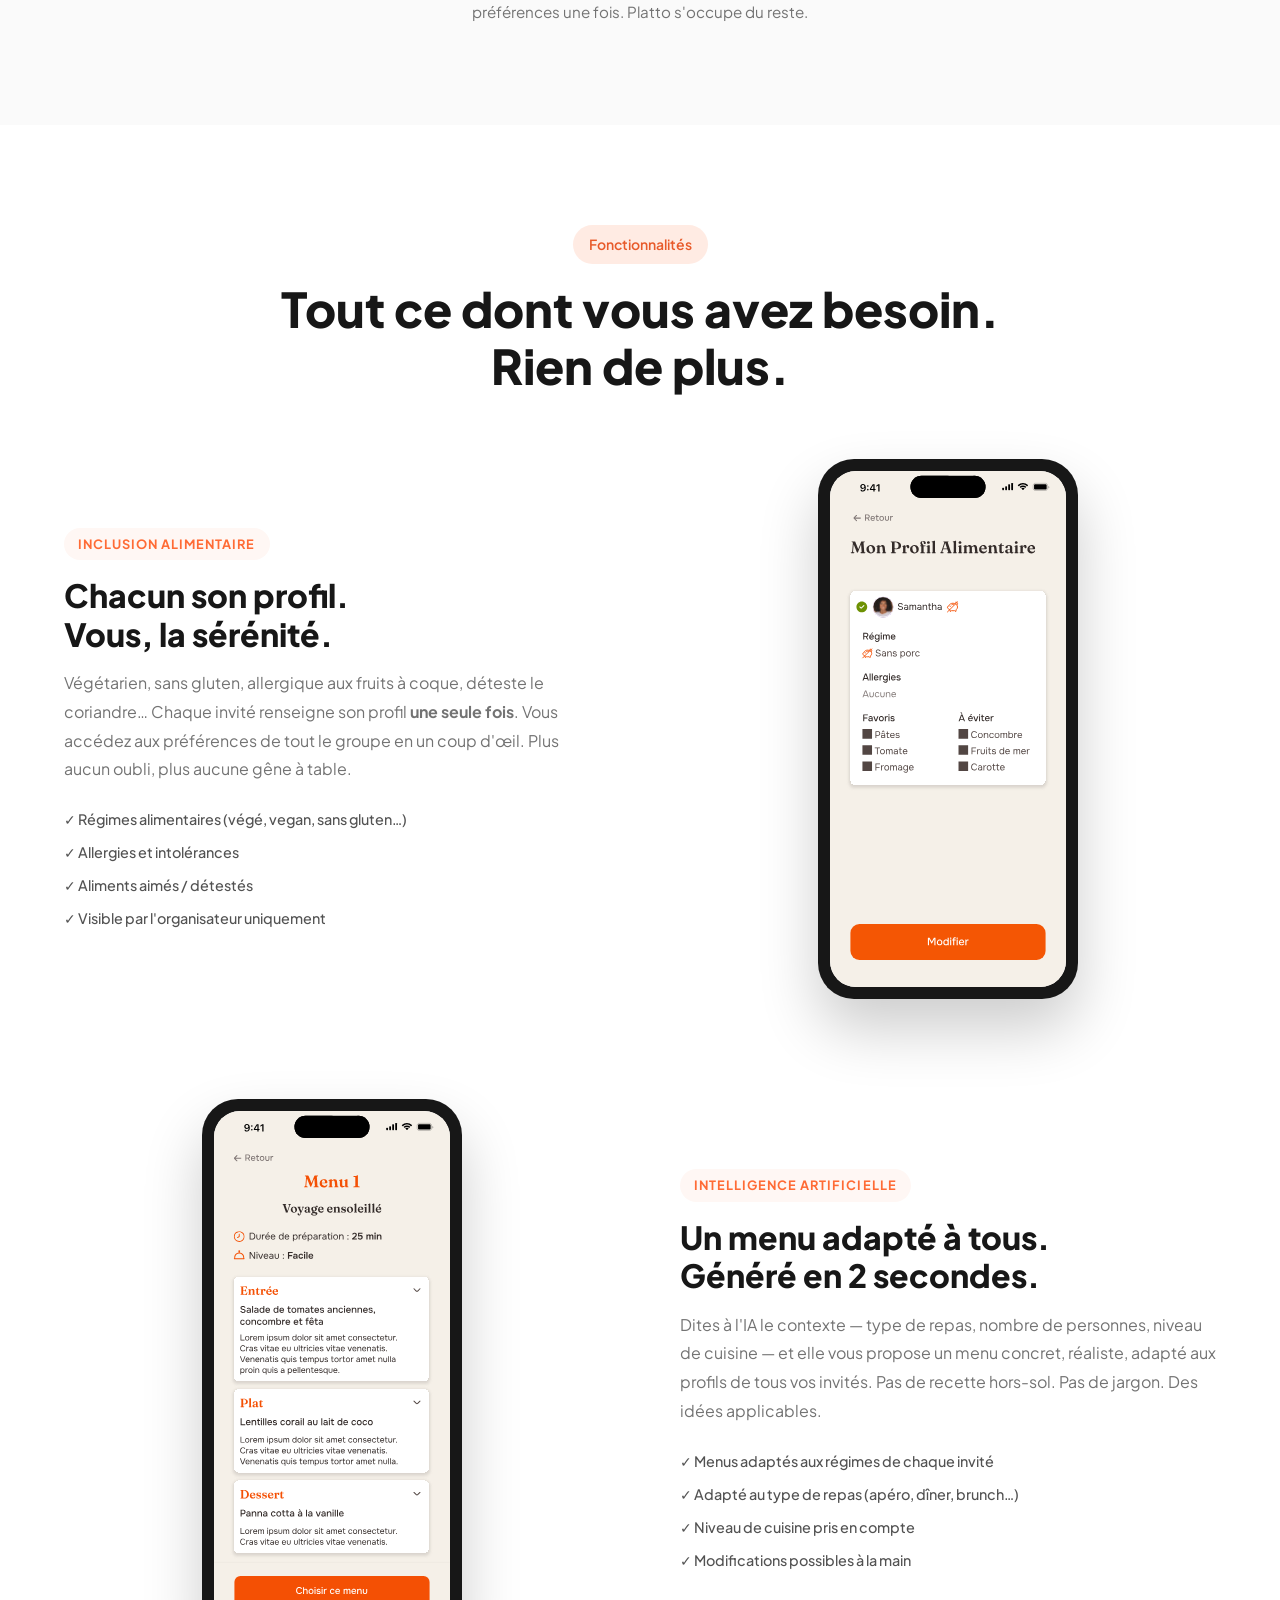
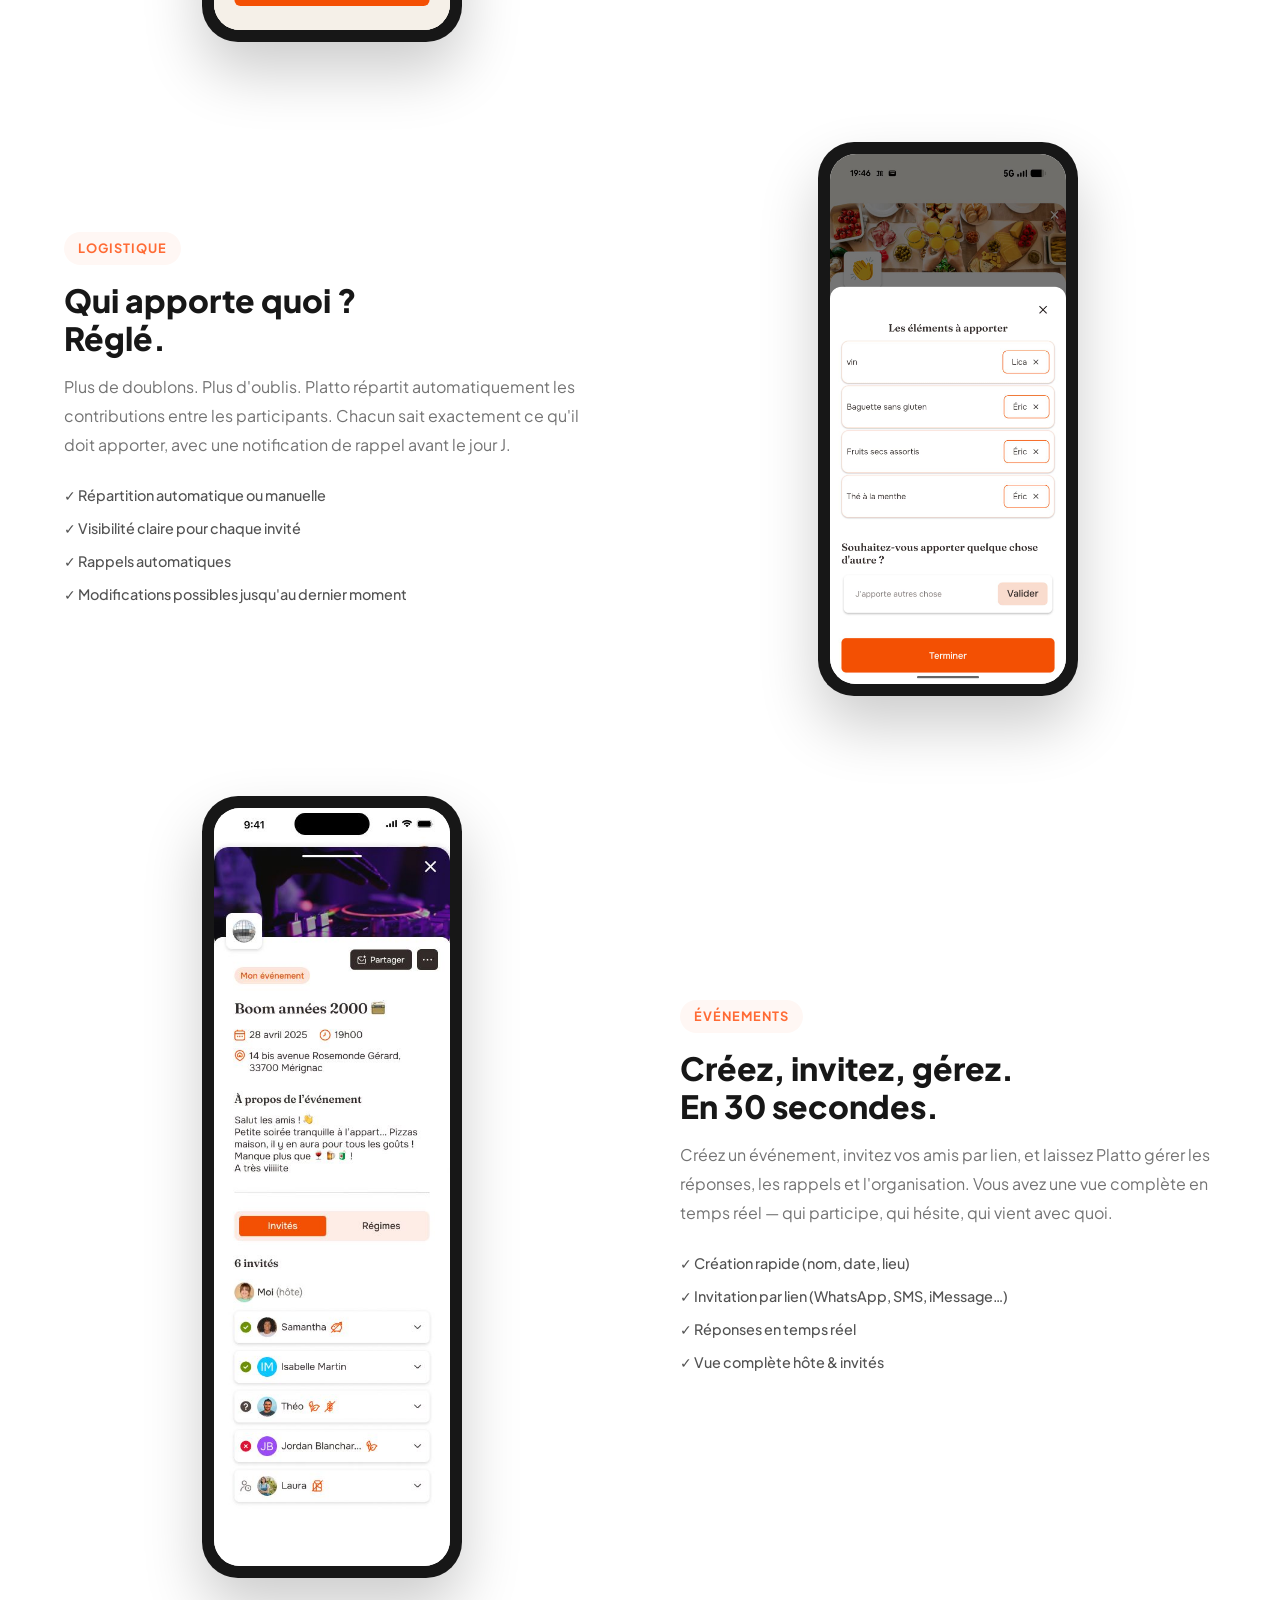
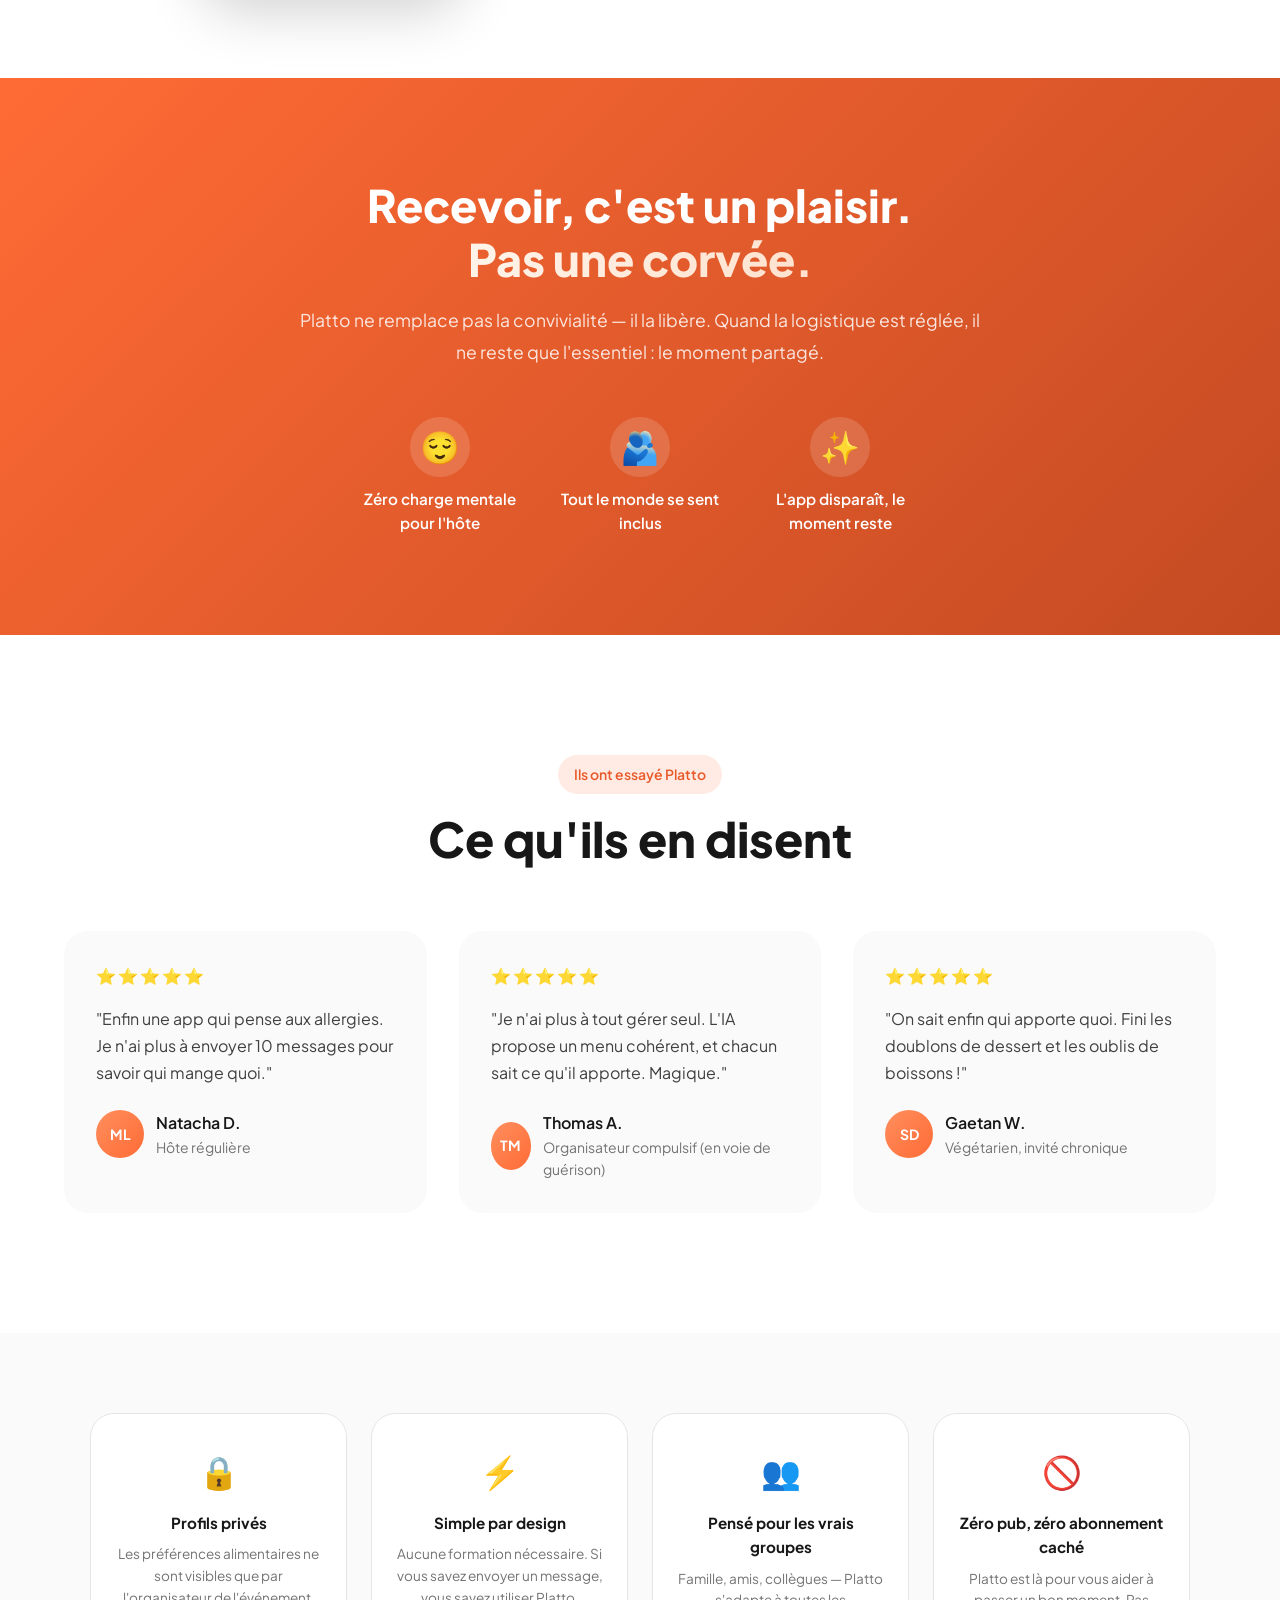
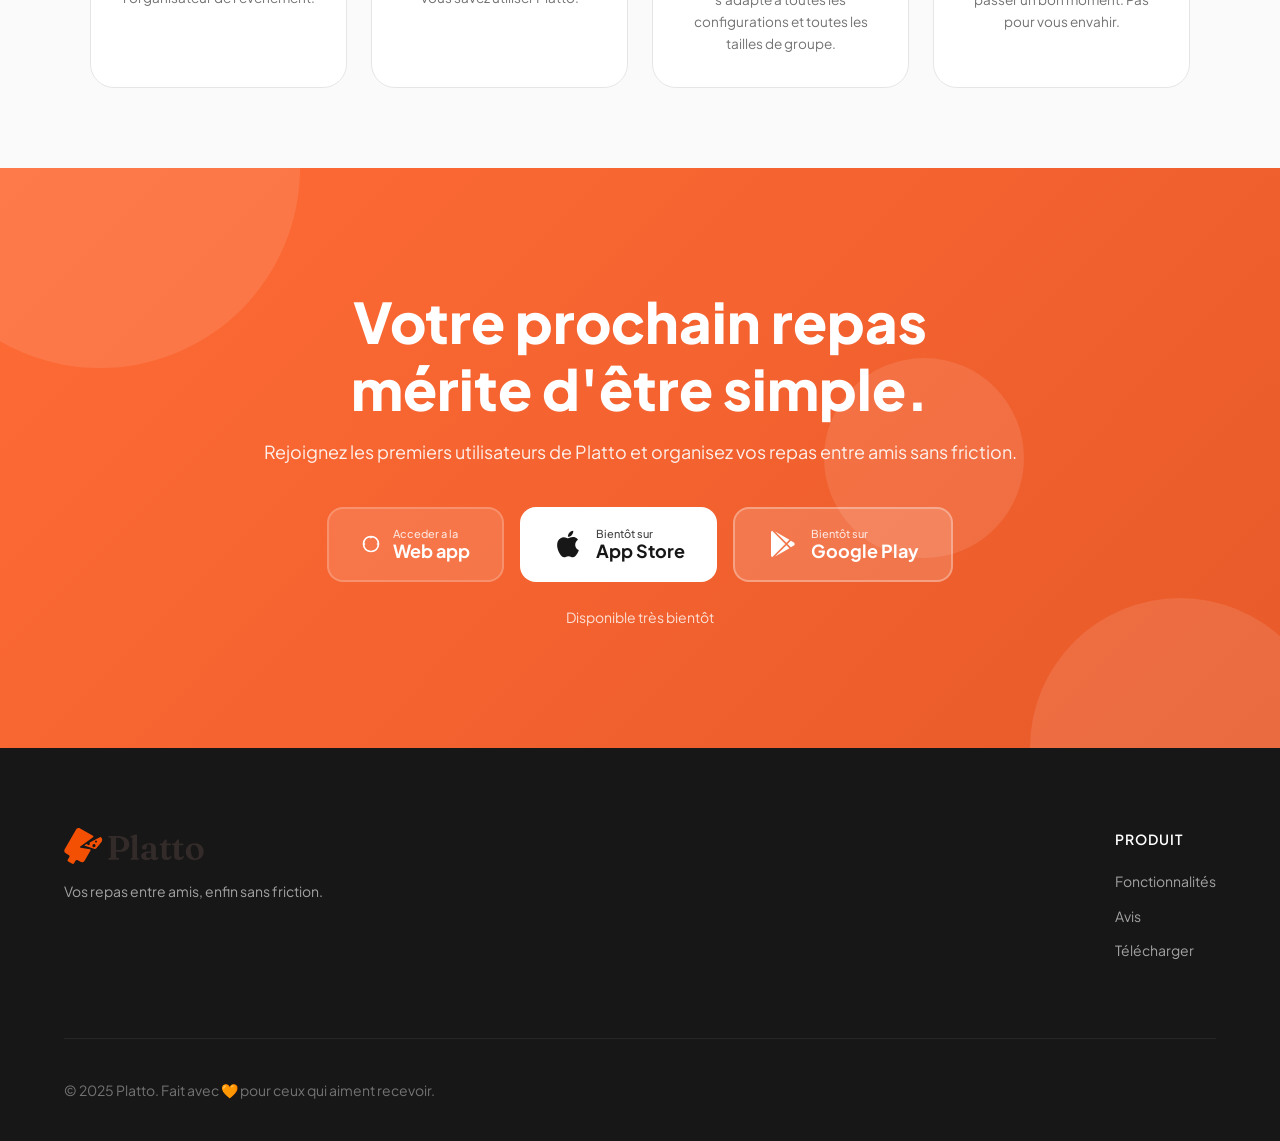
==== commit 08f1c9ab: "Correction et harmonisation de la page" ====
--- a/index.html
+++ b/index.html
@@ -33,9 +33,8 @@
     <!-- Navigation -->
     <nav class="nav">
         <div class="nav-container">
-            <a href="#" class="logo">
-                <span class="logo-icon">🍊</span>
-                <span class="logo-text">Platto</span>
+            <a href="index.html" class="logo">
+                <img src="Logo_Platto.svg" alt="Platto logo" class="logo-img">
             </a>
             <div class="nav-links">
                 <a href="#probleme">Le problème</a>
@@ -78,6 +77,15 @@
                 Qui mange quoi ? Qui apporte quoi ? Platto centralise tout — profils alimentaires, menus adaptés, organisation des contributions. Vous, vous profitez.
             </p>
             <div class="hero-cta">
+                <a href="https://platto.flutterflow.app/" class="store-btn web-app" target="_blank" rel="noopener">
+                    <svg viewBox="0 0 24 24" fill="currentColor" style="width:22px;height:22px;flex-shrink:0">
+                        <path d="M12 2a10 10 0 100 20 10 10 0 000-20zm1 17.93V20h-2v-.07A8.01 8.01 0 014.07 13H5v-2H4.07A8.01 8.01 0 0111 4.07V5h2V4.07A8.01 8.01 0 0119.93 11H19v2h.93A8.01 8.01 0 0113 19.93z"/>
+                    </svg>
+                    <div class="store-text">
+                        <span>Acceder a la</span>
+                        <strong>Web app</strong>
+                    </div>
+                </a>
                 <a href="#download" class="store-btn app-store">
                     <svg viewBox="0 0 24 24" fill="currentColor">
                         <path d="M18.71 19.5c-.83 1.24-1.71 2.45-3.05 2.47-1.34.03-1.77-.79-3.29-.79-1.53 0-2 .77-3.27.82-1.31.05-2.3-1.32-3.14-2.53C4.25 17 2.94 12.45 4.7 9.39c.87-1.52 2.43-2.48 4.12-2.51 1.28-.02 2.5.87 3.29.87.78 0 2.26-1.07 3.81-.91.65.03 2.47.26 3.64 1.98-.09.06-2.17 1.28-2.15 3.81.03 3.02 2.65 4.03 2.68 4.04-.03.07-.42 1.44-1.38 2.83M13 3.5c.73-.83 1.94-1.46 2.94-1.5.13 1.17-.34 2.35-1.04 3.19-.69.85-1.83 1.51-2.95 1.42-.15-1.15.41-2.35 1.05-3.11z"/>
@@ -96,15 +104,6 @@
                         <strong>Google Play</strong>
                     </div>
                 </a>
-            </div>
-            <div class="hero-social-proof">
-                <div class="avatars">
-                    <div class="avatar" style="background:#FFB347">M</div>
-                    <div class="avatar" style="background:#7EC8C8">A</div>
-                    <div class="avatar" style="background:#F4A261">S</div>
-                    <div class="avatar" style="background:#E76F51">T</div>
-                </div>
-                <p>Rejoins les premiers bêta-testeurs 👋</p>
             </div>
         </div>
         <div class="hero-visual">
@@ -226,22 +225,7 @@
                     <div class="mockup-wrapper">
                         <div class="mockup-phone">
                             <div class="mockup-screen">
-                                <div class="diet-screen">
-                                    <div class="diet-title">Mon Profil Alimentaire</div>
-                                    <div class="diet-grid">
-                                        <div class="diet-tag active">🥗 Végétarien</div>
-                                        <div class="diet-tag">🌾 Sans gluten</div>
-                                        <div class="diet-tag active">🥛 Sans lactose</div>
-                                        <div class="diet-tag">🌿 Vegan</div>
-                                        <div class="diet-tag active">🚫 Noix</div>
-                                        <div class="diet-tag">🐟 Sans poisson</div>
-                                    </div>
-                                    <div class="diet-section-title">Aliments détestés</div>
-                                    <div class="diet-dislikes">
-                                        <span>🌿 Coriandre</span>
-                                        <span>🫑 Poivron</span>
-                                    </div>
-                                </div>
+                                <img src="Profil_Alimentaire.svg" alt="Profil alimentaire mockup" class="mockup-img">
                             </div>
                         </div>
                     </div>
@@ -265,27 +249,7 @@
                     <div class="mockup-wrapper">
                         <div class="mockup-phone">
                             <div class="mockup-screen">
-                                <div class="ai-screen">
-                                    <div class="ai-prompt">
-                                        <div class="ai-prompt-label">🤖 Menu généré pour 6 personnes</div>
-                                        <div class="ai-prompt-meta">Dîner · 1 végé · 1 sans gluten</div>
-                                    </div>
-                                    <div class="ai-menu-item">
-                                        <span class="ai-course">Entrée</span>
-                                        <span class="ai-dish">Velouté de butternut & noisettes grillées</span>
-                                        <span class="ai-tags"><em>sans gluten · végé</em></span>
-                                    </div>
-                                    <div class="ai-menu-item">
-                                        <span class="ai-course">Plat</span>
-                                        <span class="ai-dish">Poulet rôti aux herbes + gratin dauphinois</span>
-                                        <span class="ai-tags"><em>option végé dispo</em></span>
-                                    </div>
-                                    <div class="ai-menu-item">
-                                        <span class="ai-course">Dessert</span>
-                                        <span class="ai-dish">Fondant chocolat (sans lactose)</span>
-                                        <span class="ai-tags"><em>convient à tous</em></span>
-                                    </div>
-                                </div>
+                                <img src="Manage_Event.svg" alt="Manage event mockup" class="mockup-img">
                             </div>
                         </div>
                     </div>
@@ -309,41 +273,7 @@
                     <div class="mockup-wrapper">
                         <div class="mockup-phone">
                             <div class="mockup-screen">
-                                <div class="contrib-screen">
-                                    <div class="contrib-title">Qui apporte quoi ? 🛒</div>
-                                    <div class="contrib-item">
-                                        <div class="contrib-avatar" style="background:#FFB347">A</div>
-                                        <div class="contrib-detail">
-                                            <span class="contrib-name">Alexandre (hôte)</span>
-                                            <span class="contrib-item-text">🍕 Pizzas maison</span>
-                                        </div>
-                                        <span class="contrib-check">✅</span>
-                                    </div>
-                                    <div class="contrib-item">
-                                        <div class="contrib-avatar" style="background:#7EC8C8">S</div>
-                                        <div class="contrib-detail">
-                                            <span class="contrib-name">Samantha</span>
-                                            <span class="contrib-item-text">🍷 Vin rouge</span>
-                                        </div>
-                                        <span class="contrib-check">✅</span>
-                                    </div>
-                                    <div class="contrib-item">
-                                        <div class="contrib-avatar" style="background:#F4A261">I</div>
-                                        <div class="contrib-detail">
-                                            <span class="contrib-name">Isabelle</span>
-                                            <span class="contrib-item-text">🎂 Dessert sans lactose</span>
-                                        </div>
-                                        <span class="contrib-check pending-check">⏳</span>
-                                    </div>
-                                    <div class="contrib-item">
-                                        <div class="contrib-avatar" style="background:#E76F51">T</div>
-                                        <div class="contrib-detail">
-                                            <span class="contrib-name">Théo</span>
-                                            <span class="contrib-item-text">🥗 Salade verte</span>
-                                        </div>
-                                        <span class="contrib-check">✅</span>
-                                    </div>
-                                </div>
+                                <img src="Qui_Apporte_Quoi.jpeg" alt="Qui apporte quoi mockup" class="mockup-img">
                             </div>
                         </div>
                     </div>
@@ -367,25 +297,7 @@
                     <div class="mockup-wrapper">
                         <div class="mockup-phone">
                             <div class="mockup-screen">
-                                <div class="event-screen">
-                                    <div class="event-cover">🎉</div>
-                                    <div class="event-screen-info">
-                                        <div class="event-screen-badge">Mon événement</div>
-                                        <div class="event-screen-title">Boom années 2000 🎸</div>
-                                        <div class="event-screen-meta">📅 28 avril · 19h00</div>
-                                        <div class="event-screen-meta">📍 14 bis avenue Rosemonde, Mérignac</div>
-                                    </div>
-                                    <div class="event-tabs">
-                                        <span class="event-tab active">Invités</span>
-                                        <span class="event-tab">Régimes</span>
-                                    </div>
-                                    <div class="event-guests">
-                                        <div class="guest-row"><div class="contrib-avatar" style="background:#FFB347">A</div><span>Alexandre (hôte)</span><span class="event-badge participate">✅</span></div>
-                                        <div class="guest-row"><div class="contrib-avatar" style="background:#7EC8C8">S</div><span>Samantha</span><span class="event-badge participate">✅</span></div>
-                                        <div class="guest-row"><div class="contrib-avatar" style="background:#E76F51">T</div><span>Théo</span><span class="event-badge pending">⏳</span></div>
-                                        <div class="guest-row"><div class="contrib-avatar" style="background:#F4A261">L</div><span>Laura</span><span class="event-badge pending">⏳</span></div>
-                                    </div>
-                                </div>
+                                <img src="Manage_Event_Participant.jpeg" alt="Manage event participant mockup" class="mockup-img">
                             </div>
                         </div>
                     </div>
@@ -436,8 +348,8 @@
                     <div class="testimonial-author">
                         <div class="author-avatar">ML</div>
                         <div class="author-info">
-                            <span class="author-name">Marie L.</span>
-                            <span class="author-title">Hôte régulière, maman de 2 enfants</span>
+                            <span class="author-name">Natacha D.</span>
+                            <span class="author-title">Hôte régulière</span>
                         </div>
                     </div>
                 </div>
@@ -447,7 +359,7 @@
                     <div class="testimonial-author">
                         <div class="author-avatar">TM</div>
                         <div class="author-info">
-                            <span class="author-name">Thomas M.</span>
+                            <span class="author-name">Thomas A.</span>
                             <span class="author-title">Organisateur compulsif (en voie de guérison)</span>
                         </div>
                     </div>
@@ -458,8 +370,8 @@
                     <div class="testimonial-author">
                         <div class="author-avatar">SD</div>
                         <div class="author-info">
-                            <span class="author-name">Sophie D.</span>
-                            <span class="author-title">Végétarienne, invitée chronique</span>
+                            <span class="author-name">Gaetan W.</span>
+                            <span class="author-title">Végétarien, invité chronique</span>
                         </div>
                     </div>
                 </div>
@@ -506,6 +418,15 @@
                 <h2 class="cta-title">Votre prochain repas<br>mérite d'être simple.</h2>
                 <p class="cta-subtitle">Rejoignez les premiers utilisateurs de Platto et organisez vos repas entre amis sans friction.</p>
                 <div class="cta-buttons">
+                    <a href="https://platto.flutterflow.app/" class="store-btn web-app large" target="_blank" rel="noopener">
+                        <svg viewBox="0 0 24 24" fill="currentColor" style="width:20px;height:20px;flex-shrink:0">
+                            <path d="M12 2a10 10 0 100 20 10 10 0 000-20zm1 17.93V20h-2v-.07A8.01 8.01 0 014.07 13H5v-2H4.07A8.01 8.01 0 0111 4.07V5h2V4.07A8.01 8.01 0 0119.93 11H19v2h.93A8.01 8.01 0 0113 19.93z"/>
+                        </svg>
+                        <div class="store-text">
+                            <span>Acceder a la</span>
+                            <strong>Web app</strong>
+                        </div>
+                    </a>
                     <a href="#" class="store-btn app-store large">
                         <svg viewBox="0 0 24 24" fill="currentColor">
                             <path d="M18.71 19.5c-.83 1.24-1.71 2.45-3.05 2.47-1.34.03-1.77-.79-3.29-.79-1.53 0-2 .77-3.27.82-1.31.05-2.3-1.32-3.14-2.53C4.25 17 2.94 12.45 4.7 9.39c.87-1.52 2.43-2.48 4.12-2.51 1.28-.02 2.5.87 3.29.87.78 0 2.26-1.07 3.81-.91.65.03 2.47.26 3.64 1.98-.09.06-2.17 1.28-2.15 3.81.03 3.02 2.65 4.03 2.68 4.04-.03.07-.42 1.44-1.38 2.83M13 3.5c.73-.83 1.94-1.46 2.94-1.5.13 1.17-.34 2.35-1.04 3.19-.69.85-1.83 1.51-2.95 1.42-.15-1.15.41-2.35 1.05-3.11z"/>
@@ -525,7 +446,7 @@
                         </div>
                     </a>
                 </div>
-                <p class="cta-note">Gratuit · Sans pub · Disponible très bientôt</p>
+                <p class="cta-note">Disponible très bientôt</p>
             </div>
         </div>
         <div class="cta-shapes">
@@ -541,8 +462,7 @@
             <div class="footer-content">
                 <div class="footer-brand">
                     <a href="#" class="logo">
-                        <span class="logo-icon">🍊</span>
-                        <span class="logo-text">Platto</span>
+                        <img src="Logo_Platto.svg" alt="Platto logo" class="logo-img">
                     </a>
                     <p>Vos repas entre amis, enfin sans friction.</p>
                 </div>
@@ -553,32 +473,12 @@
                         <a href="#temoignages">Avis</a>
                         <a href="#download">Télécharger</a>
                     </div>
-                    <div class="footer-column">
-                        <h4>Ressources</h4>
-                        <a href="#">Blog</a>
-                        <a href="#">FAQ</a>
-                        <a href="contact.html">Contact</a>
-                    </div>
-                    <div class="footer-column">
-                        <h4>Légal</h4>
-                        <a href="#">CGU</a>
-                        <a href="#">Confidentialité</a>
-                        <a href="#">Cookies</a>
-                    </div>
                 </div>
             </div>
             <div class="footer-bottom">
                 <p>&copy; 2025 Platto. Fait avec 🧡 pour ceux qui aiment recevoir.</p>
                 <div class="social-links">
-                    <a href="#" aria-label="Instagram">
-                        <svg viewBox="0 0 24 24" fill="currentColor"><path d="M12 2.163c3.204 0 3.584.012 4.85.07 3.252.148 4.771 1.691 4.919 4.919.058 1.265.069 1.645.069 4.849 0 3.205-.012 3.584-.069 4.849-.149 3.225-1.664 4.771-4.919 4.919-1.266.058-1.644.07-4.85.07-3.204 0-3.584-.012-4.849-.07-3.26-.149-4.771-1.699-4.919-4.92-.058-1.265-.07-1.644-.07-4.849 0-3.204.013-3.583.07-4.849.149-3.227 1.664-4.771 4.919-4.919 1.266-.057 1.645-.069 4.849-.069zm0-2.163c-3.259 0-3.667.014-4.947.072-4.358.2-6.78 2.618-6.98 6.98-.059 1.281-.073 1.689-.073 4.948 0 3.259.014 3.668.072 4.948.2 4.358 2.618 6.78 6.98 6.98 1.281.058 1.689.072 4.948.072 3.259 0 3.668-.014 4.948-.072 4.354-.2 6.782-2.618 6.979-6.98.059-1.28.073-1.689.073-4.948 0-3.259-.014-3.667-.072-4.947-.196-4.354-2.617-6.78-6.979-6.98-1.281-.059-1.69-.073-4.949-.073zm0 5.838c-3.403 0-6.162 2.759-6.162 6.162s2.759 6.163 6.162 6.163 6.162-2.759 6.162-6.163c0-3.403-2.759-6.162-6.162-6.162zm0 10.162c-2.209 0-4-1.79-4-4 0-2.209 1.791-4 4-4s4 1.791 4 4c0 2.21-1.791 4-4 4zm6.406-11.845c-.796 0-1.441.645-1.441 1.44s.645 1.44 1.441 1.44c.795 0 1.439-.645 1.439-1.44s-.644-1.44-1.439-1.44z"/></svg>
-                    </a>
-                    <a href="#" aria-label="Twitter">
-                        <svg viewBox="0 0 24 24" fill="currentColor"><path d="M18.244 2.25h3.308l-7.227 8.26 8.502 11.24H16.17l-5.214-6.817L4.99 21.75H1.68l7.73-8.835L1.254 2.25H8.08l4.713 6.231zm-1.161 17.52h1.833L7.084 4.126H5.117z"/></svg>
-                    </a>
-                    <a href="#" aria-label="TikTok">
-                        <svg viewBox="0 0 24 24" fill="currentColor"><path d="M19.59 6.69a4.83 4.83 0 0 1-3.77-4.25V2h-3.45v13.67a2.89 2.89 0 0 1-5.2 1.74 2.89 2.89 0 0 1 2.31-4.64 2.93 2.93 0 0 1 .88.13V9.4a6.84 6.84 0 0 0-1-.05A6.33 6.33 0 0 0 5 20.1a6.34 6.34 0 0 0 10.86-4.43v-7a8.16 8.16 0 0 0 4.77 1.52v-3.4a4.85 4.85 0 0 1-1-.1z"/></svg>
-                    </a>
+                        <!-- Social links removed per request -->
                 </div>
             </div>
         </div>
--- a/styles.css
+++ b/styles.css
@@ -172,6 +172,24 @@
     z-index: 1001;
 }
 
+/* Logo image sizing to ensure visibility */
+.logo-img {
+    display: block;
+    height: 36px;
+    width: auto;
+    object-fit: contain;
+}
+
+/* Mockup images inside phone screens */
+.mockup-img {
+    display: block;
+    width: 100%;
+    max-width: 320px;
+    height: auto;
+    border-radius: 18px;
+    box-shadow: var(--shadow-md);
+}
+
 .logo-icon {
     font-size: 28px;
 }
@@ -435,6 +453,19 @@
     box-shadow: var(--shadow-xl);
 }
 
+/* Web app button: semi-transparent and consistent hover */
+.store-btn.web-app {
+    background: rgba(255, 255, 255, 0.12);
+    color: var(--white);
+    border: 2px solid rgba(255,255,255,0.2);
+}
+
+.store-btn.web-app:hover {
+    background: rgba(255, 255, 255, 0.25);
+    transform: translateY(-3px);
+    box-shadow: var(--shadow-xl);
+}
+
 .store-btn.large {
     padding: 18px 32px;
 }
@@ -1063,8 +1094,9 @@
 
 .footer-links {
     display: grid;
-    grid-template-columns: repeat(3, 1fr);
+    grid-template-columns: 1fr;
     gap: 32px;
+    justify-items: end;
 }
 
 .footer-column h4 {
@@ -1252,6 +1284,7 @@
     .footer-links {
         grid-template-columns: 1fr;
         gap: 32px;
+        justify-items: end;
     }
 
     .footer-bottom {
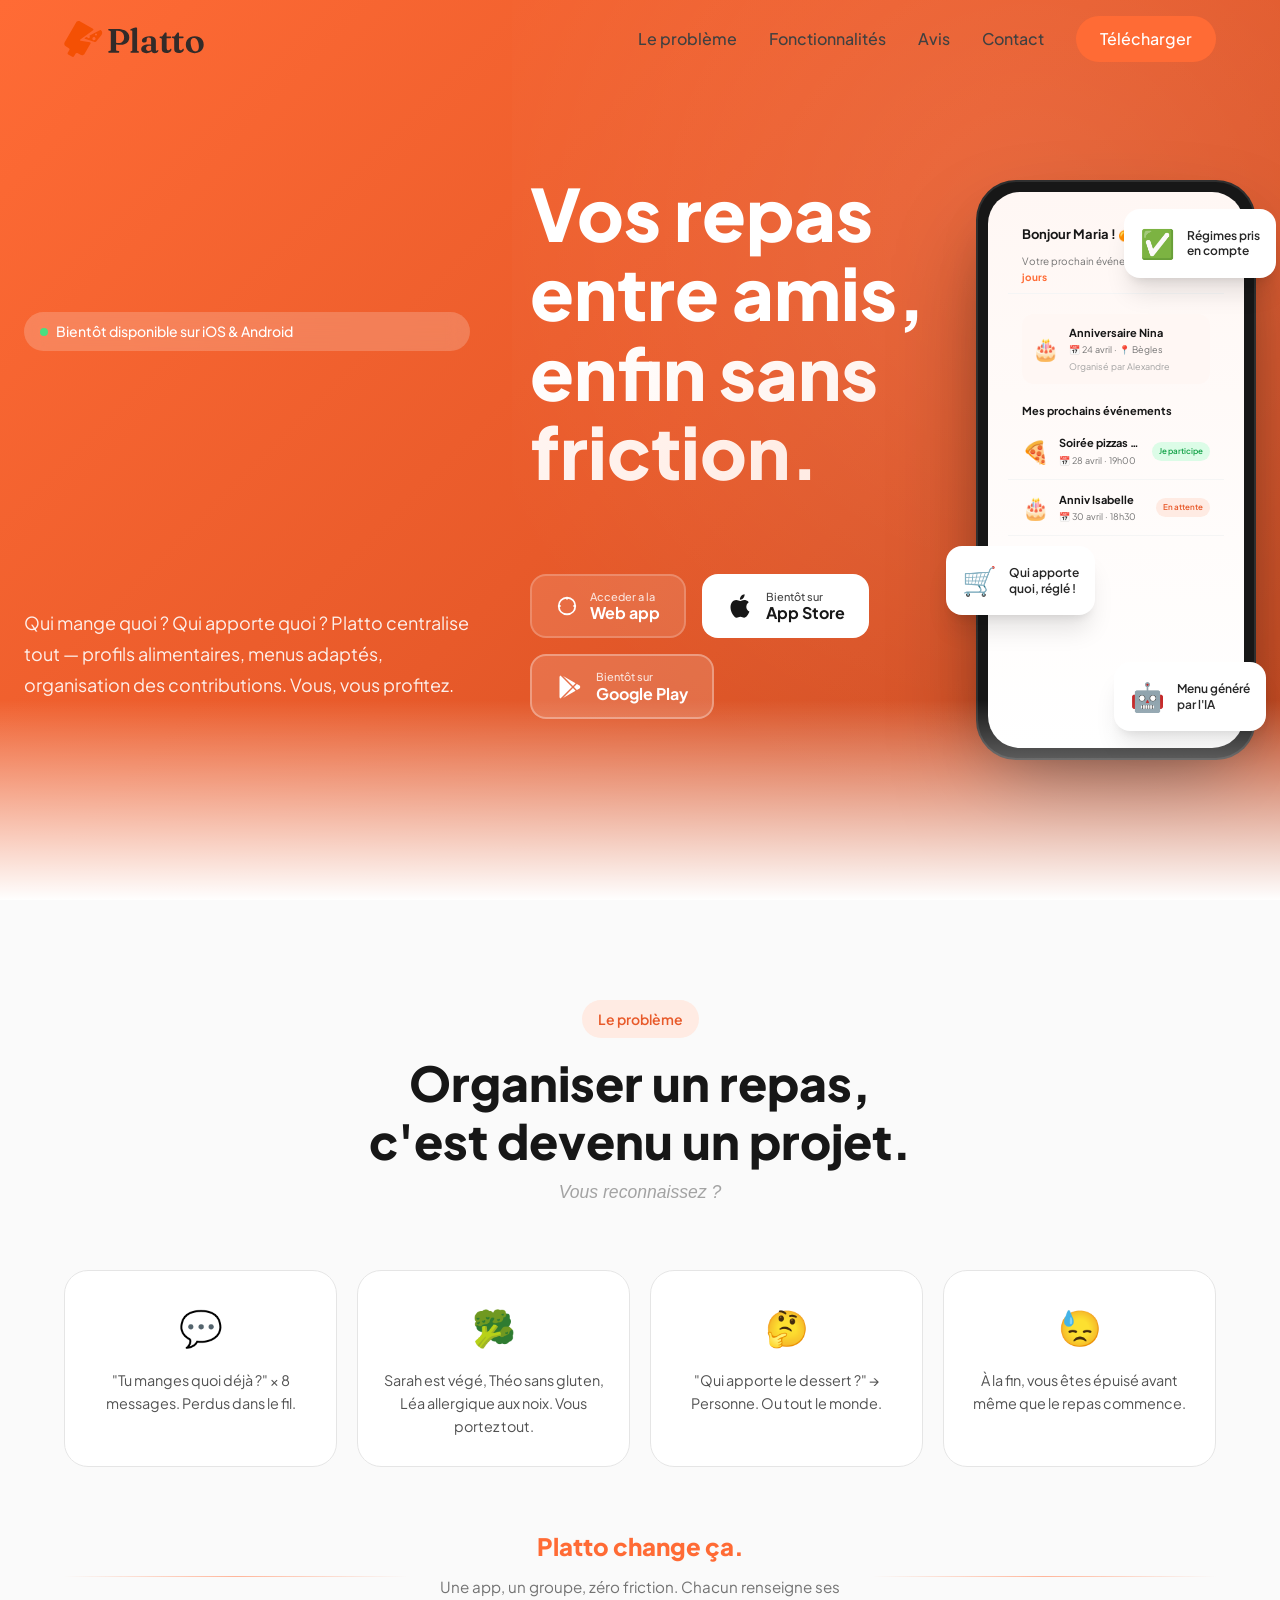
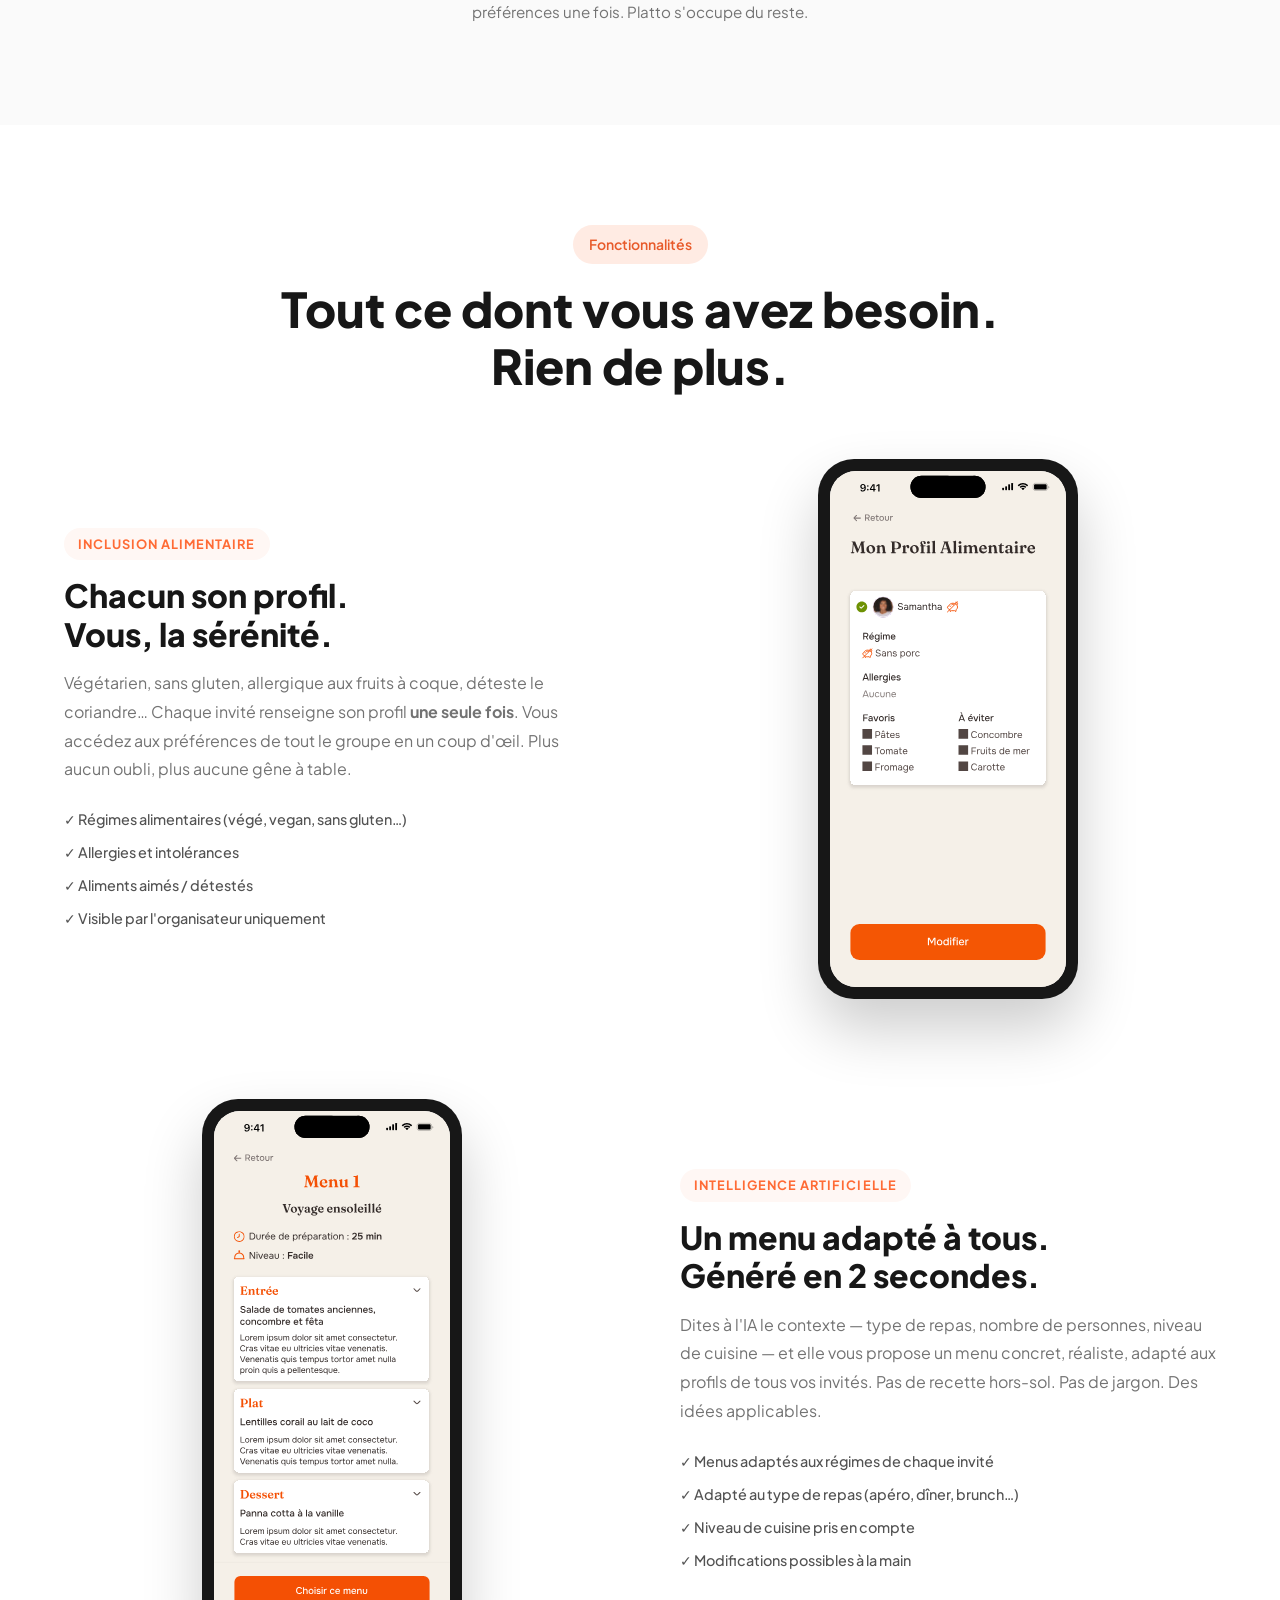
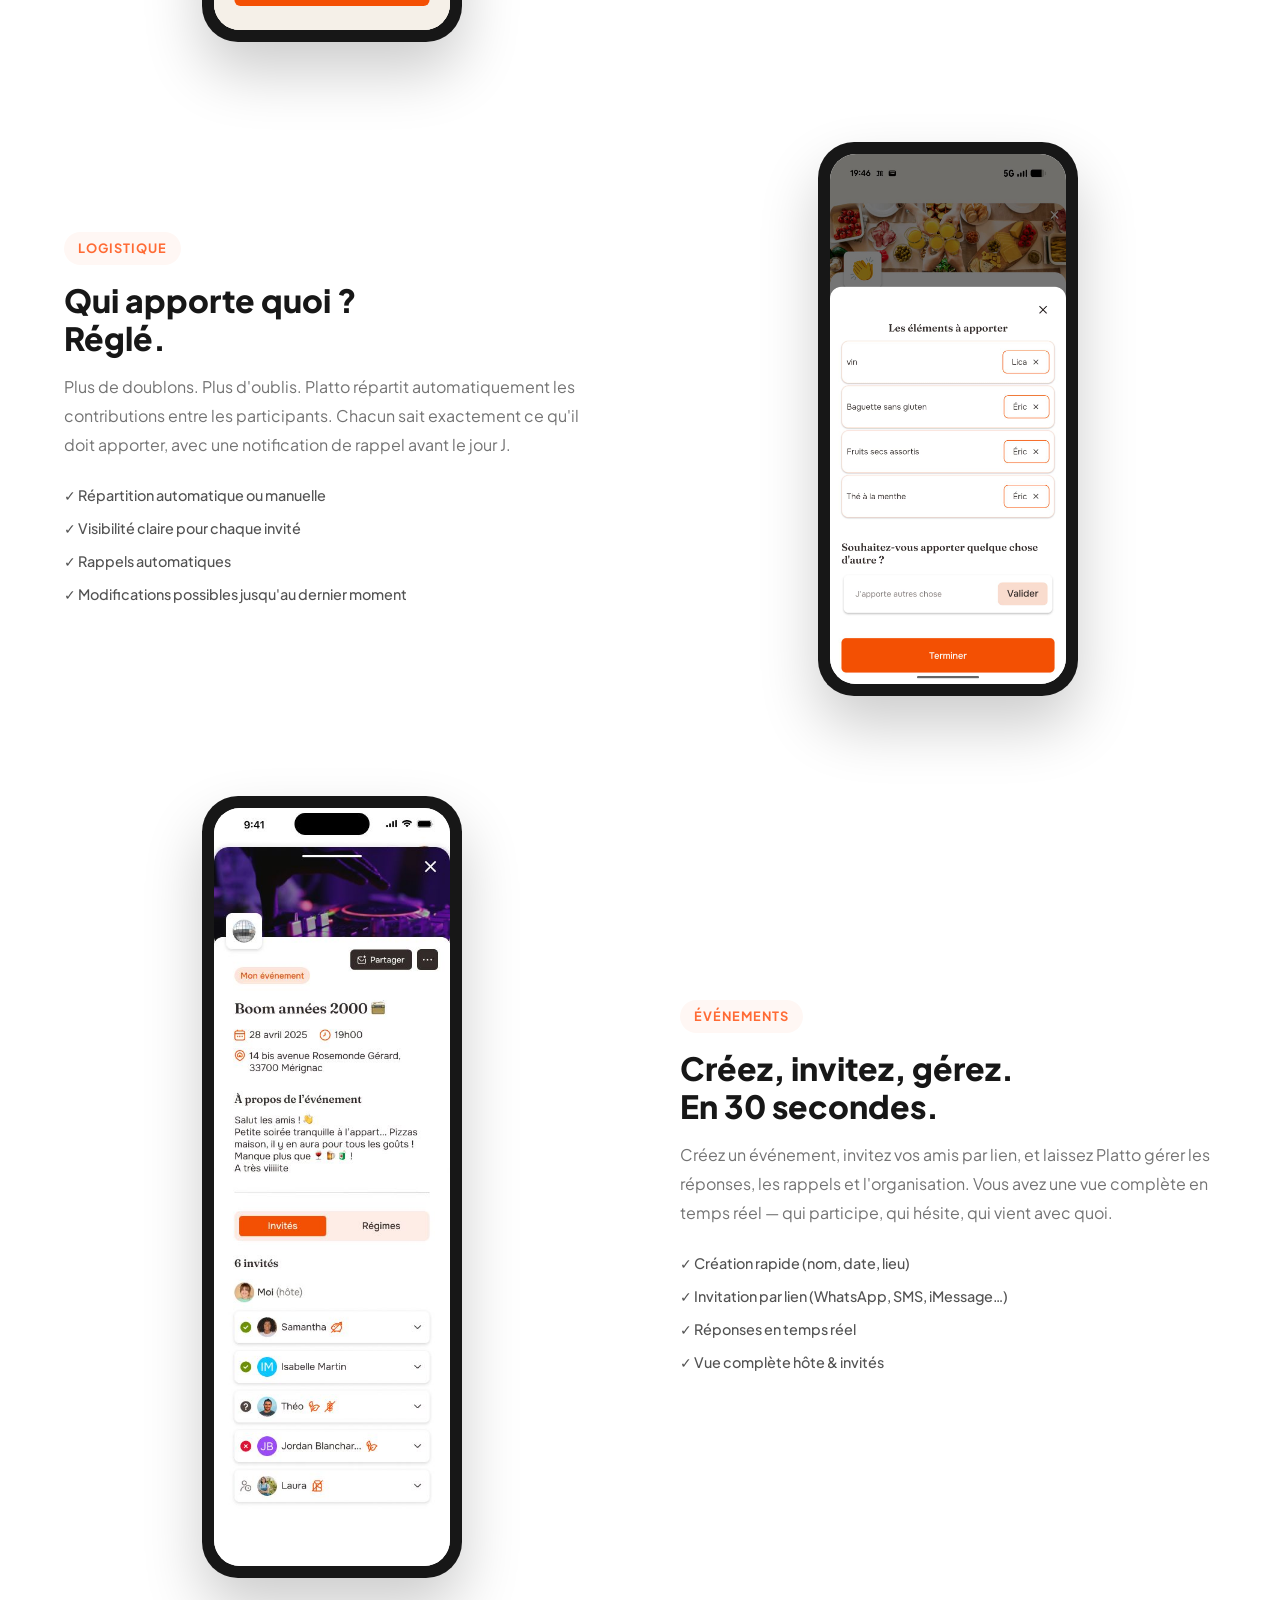
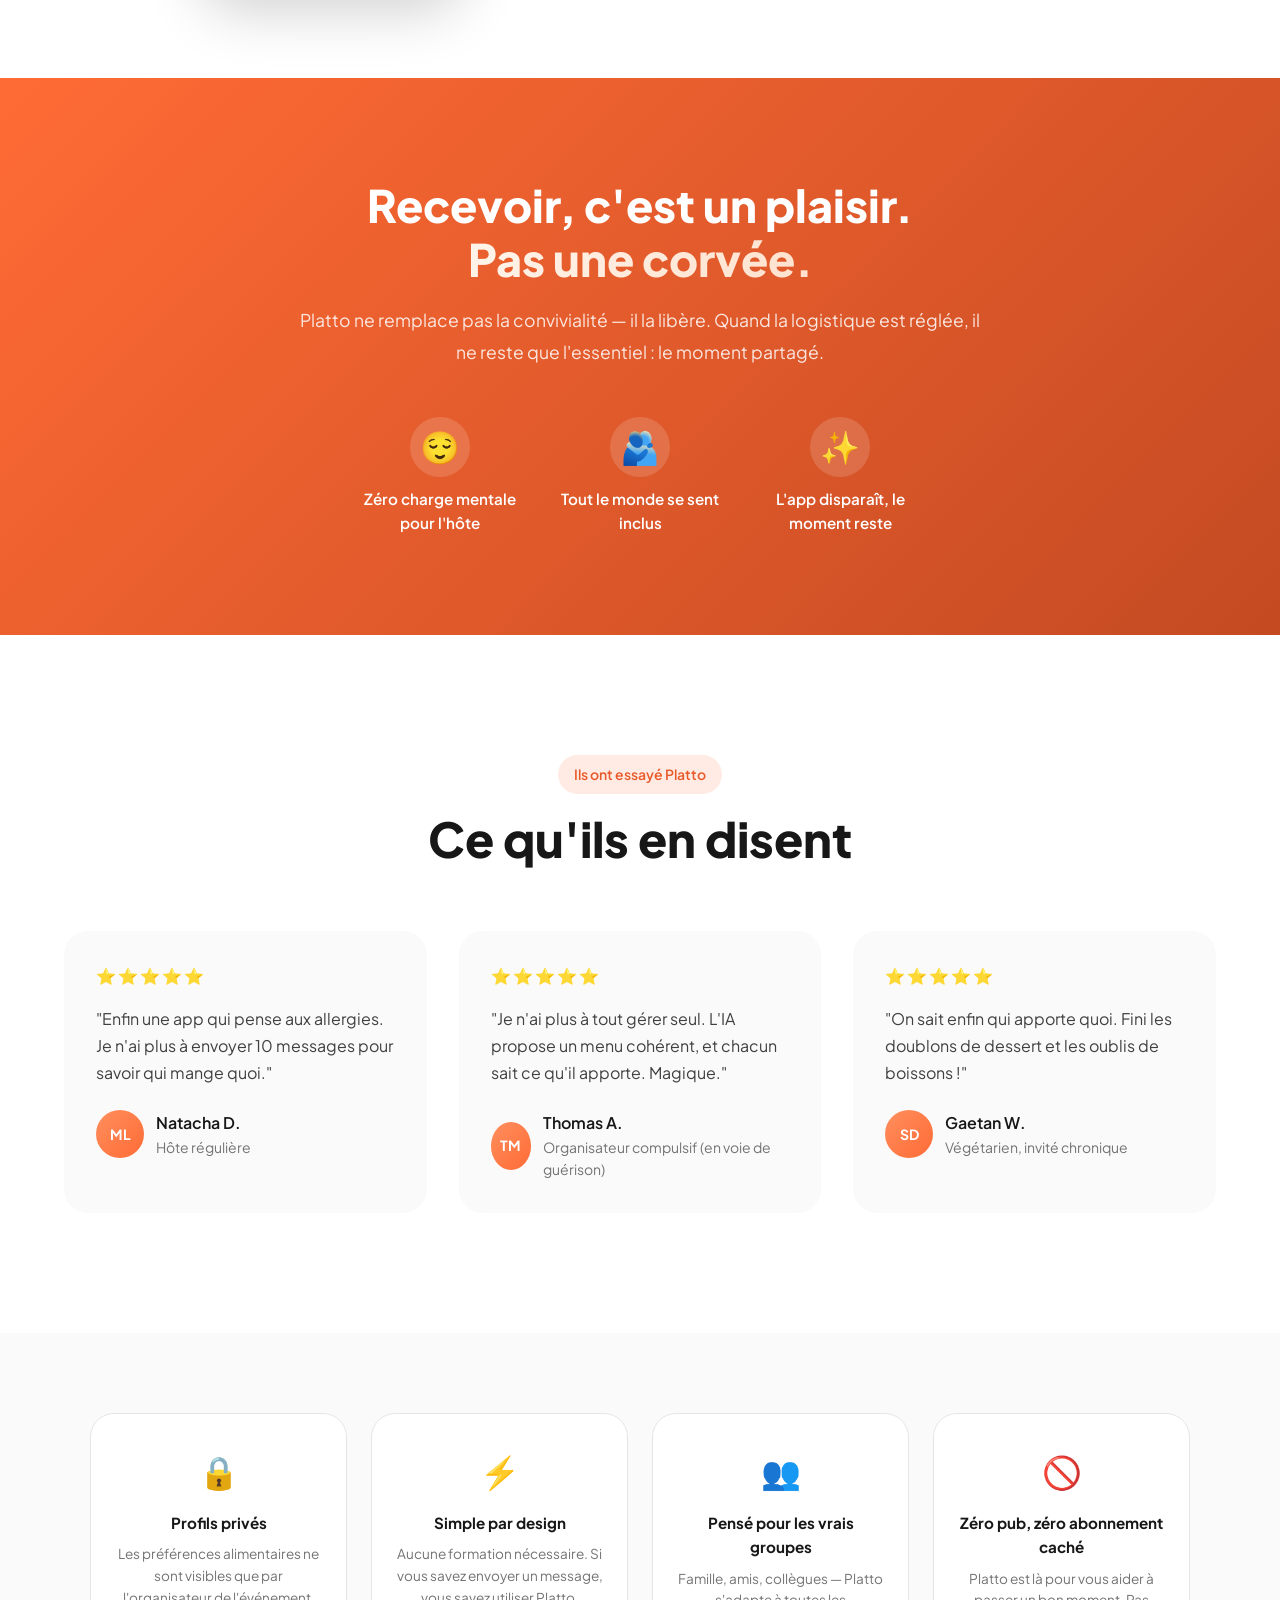
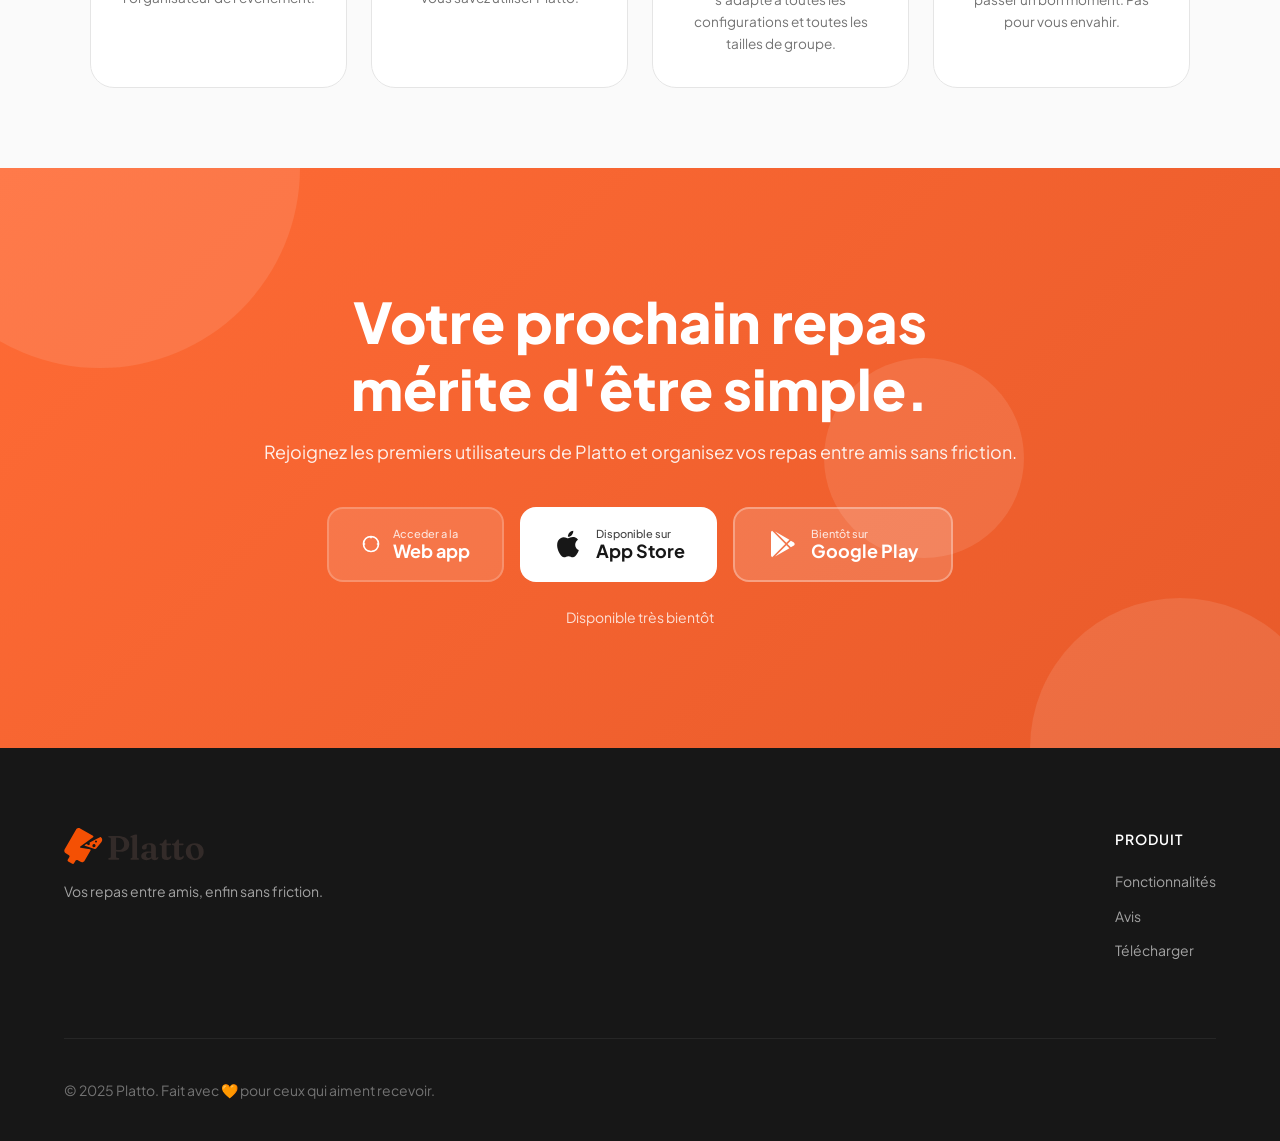
==== commit 1bdb5247: "integration du lien vers l appstore" ====
--- a/index.html
+++ b/index.html
@@ -427,12 +427,12 @@
                             <strong>Web app</strong>
                         </div>
                     </a>
-                    <a href="#" class="store-btn app-store large">
+                    <a href="https://apps.apple.com/fr/app/platto/id6758782730" class="store-btn app-store large">
                         <svg viewBox="0 0 24 24" fill="currentColor">
                             <path d="M18.71 19.5c-.83 1.24-1.71 2.45-3.05 2.47-1.34.03-1.77-.79-3.29-.79-1.53 0-2 .77-3.27.82-1.31.05-2.3-1.32-3.14-2.53C4.25 17 2.94 12.45 4.7 9.39c.87-1.52 2.43-2.48 4.12-2.51 1.28-.02 2.5.87 3.29.87.78 0 2.26-1.07 3.81-.91.65.03 2.47.26 3.64 1.98-.09.06-2.17 1.28-2.15 3.81.03 3.02 2.65 4.03 2.68 4.04-.03.07-.42 1.44-1.38 2.83M13 3.5c.73-.83 1.94-1.46 2.94-1.5.13 1.17-.34 2.35-1.04 3.19-.69.85-1.83 1.51-2.95 1.42-.15-1.15.41-2.35 1.05-3.11z"/>
                         </svg>
                         <div class="store-text">
-                            <span>Bientôt sur</span>
+                            <span>Disponible sur</span>
                             <strong>App Store</strong>
                         </div>
                     </a>
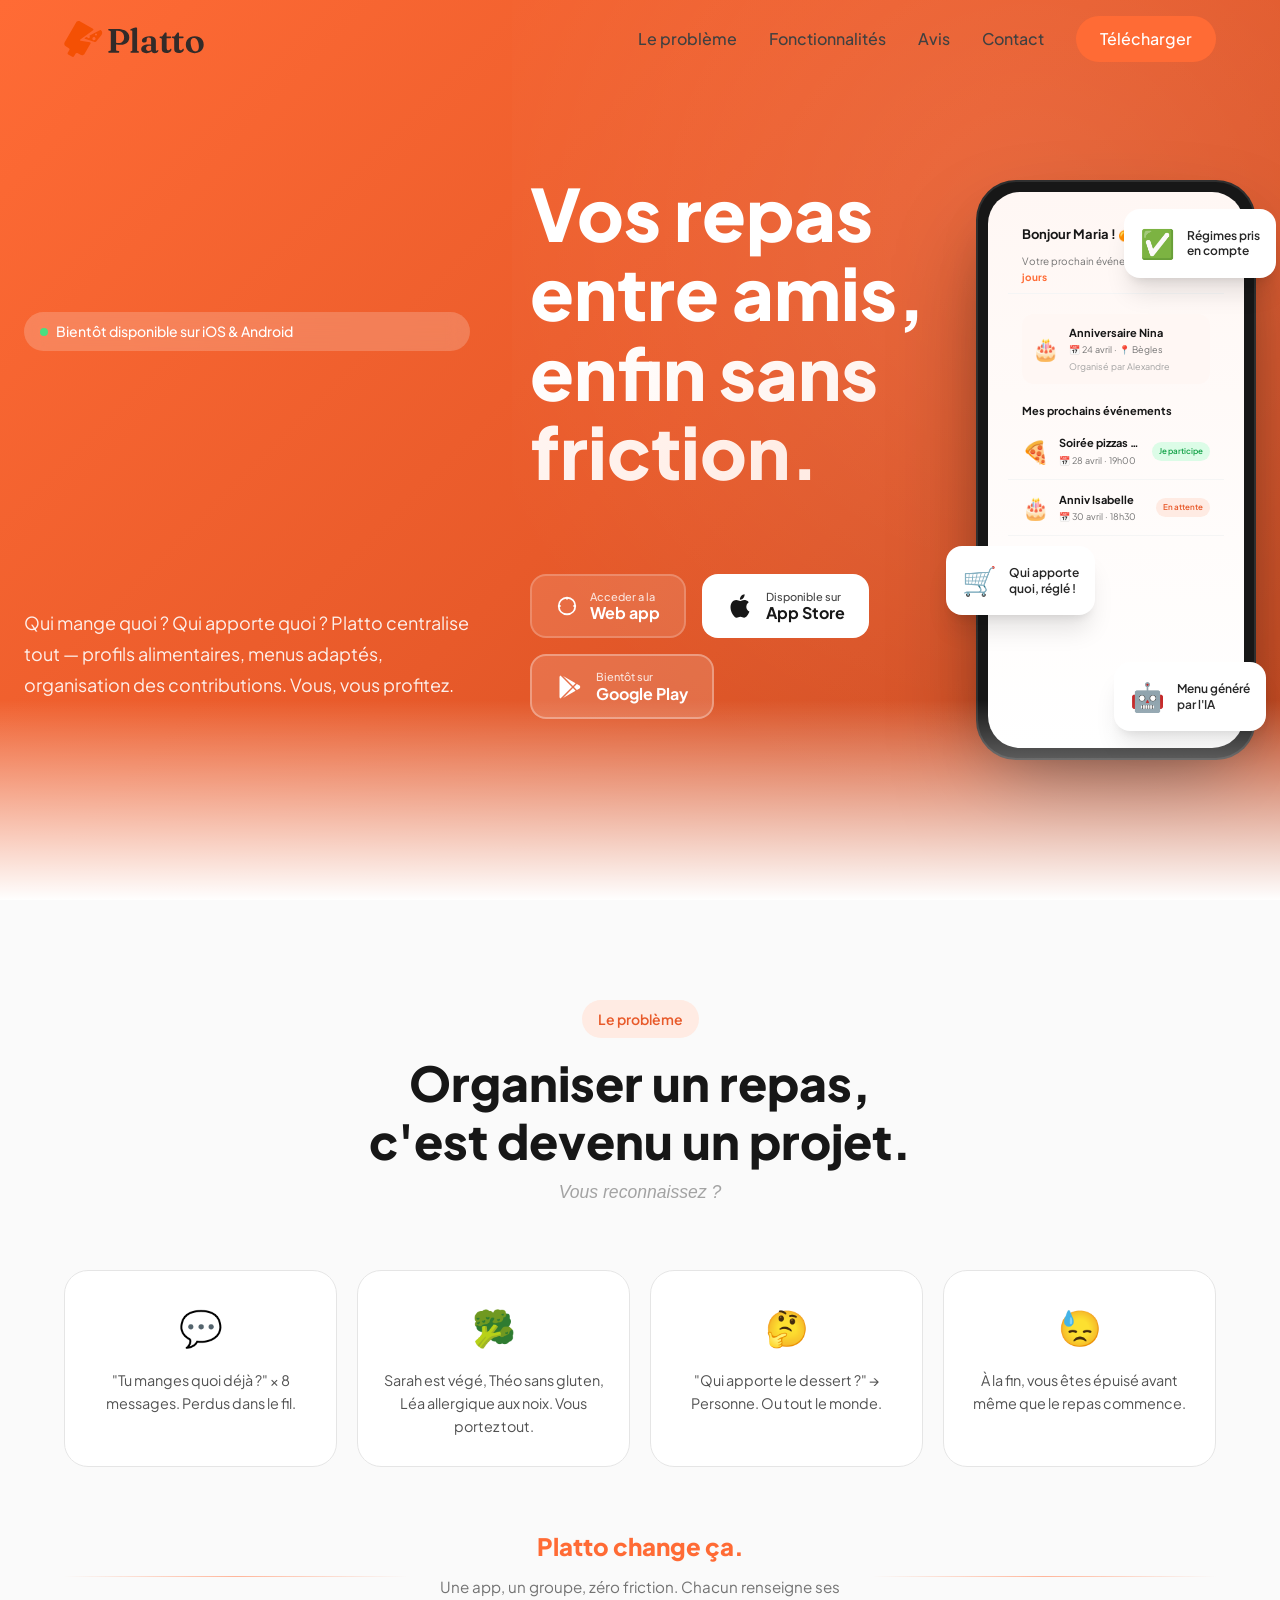
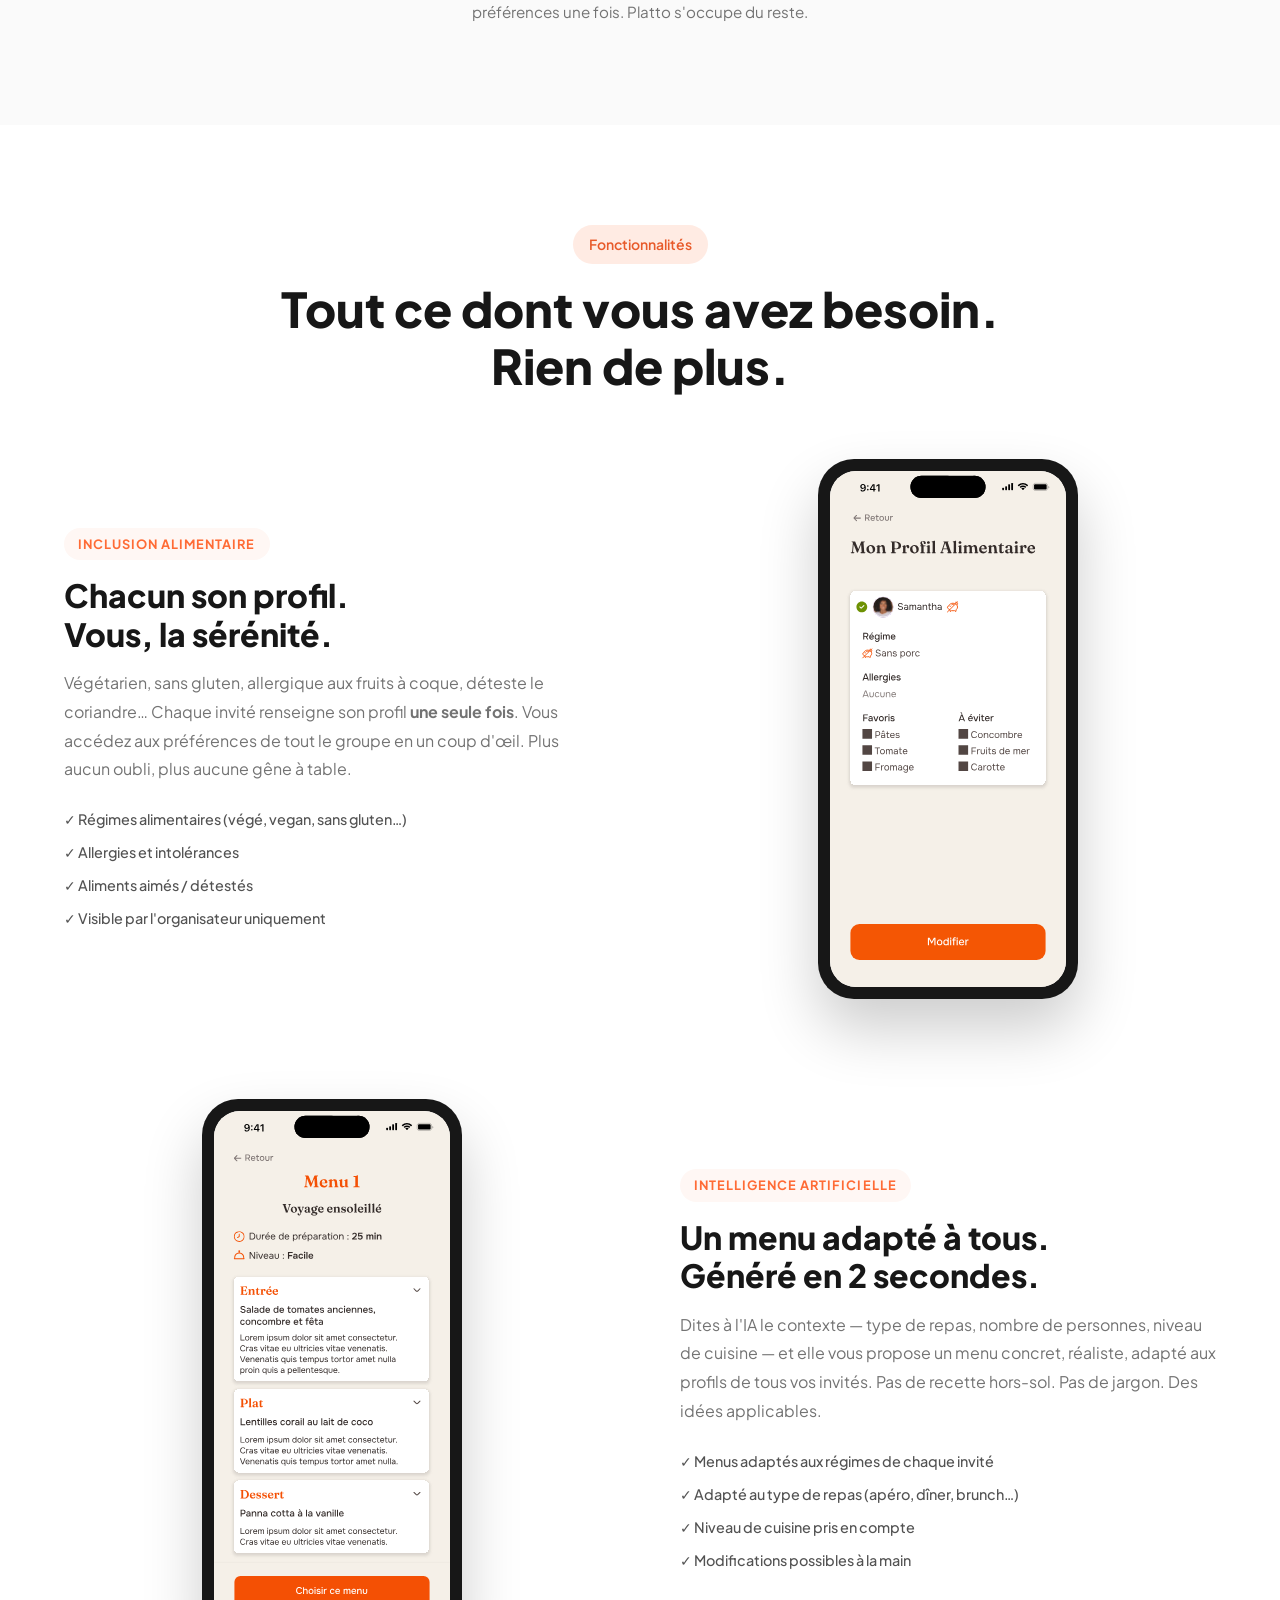
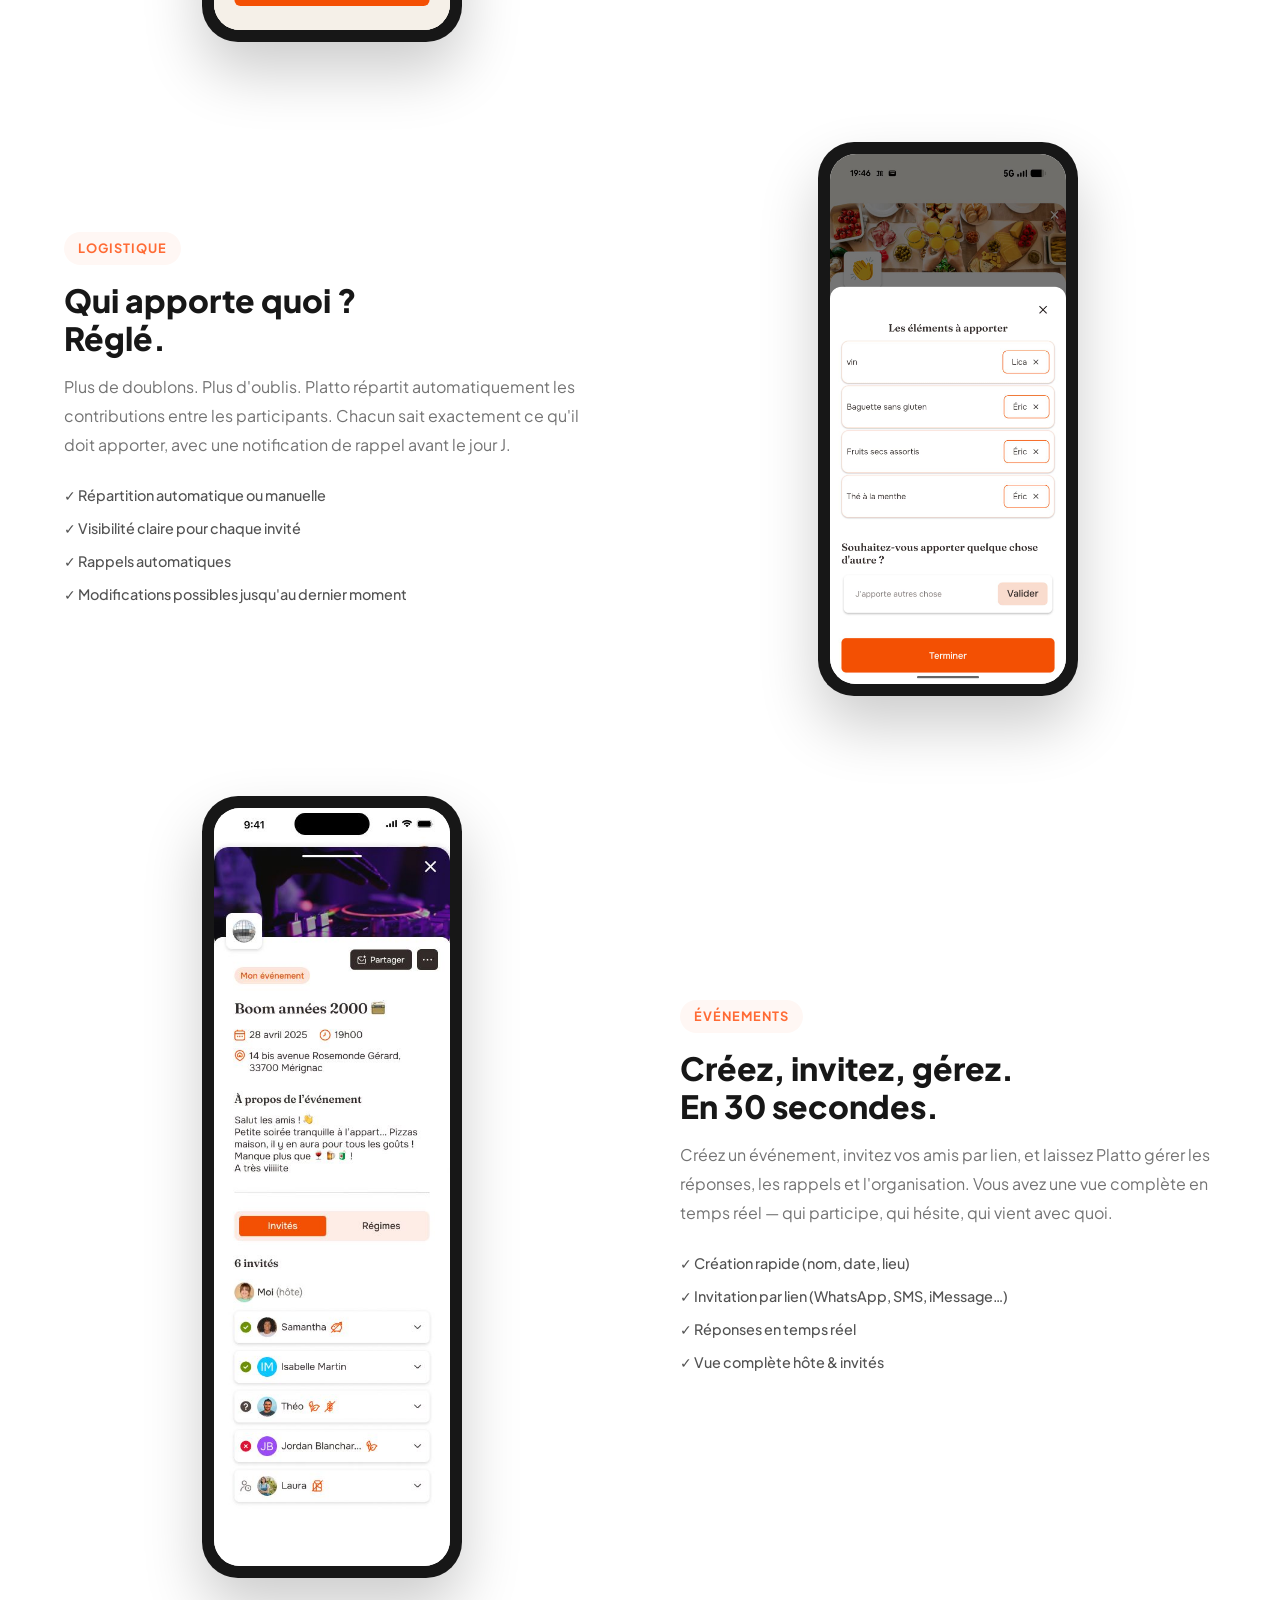
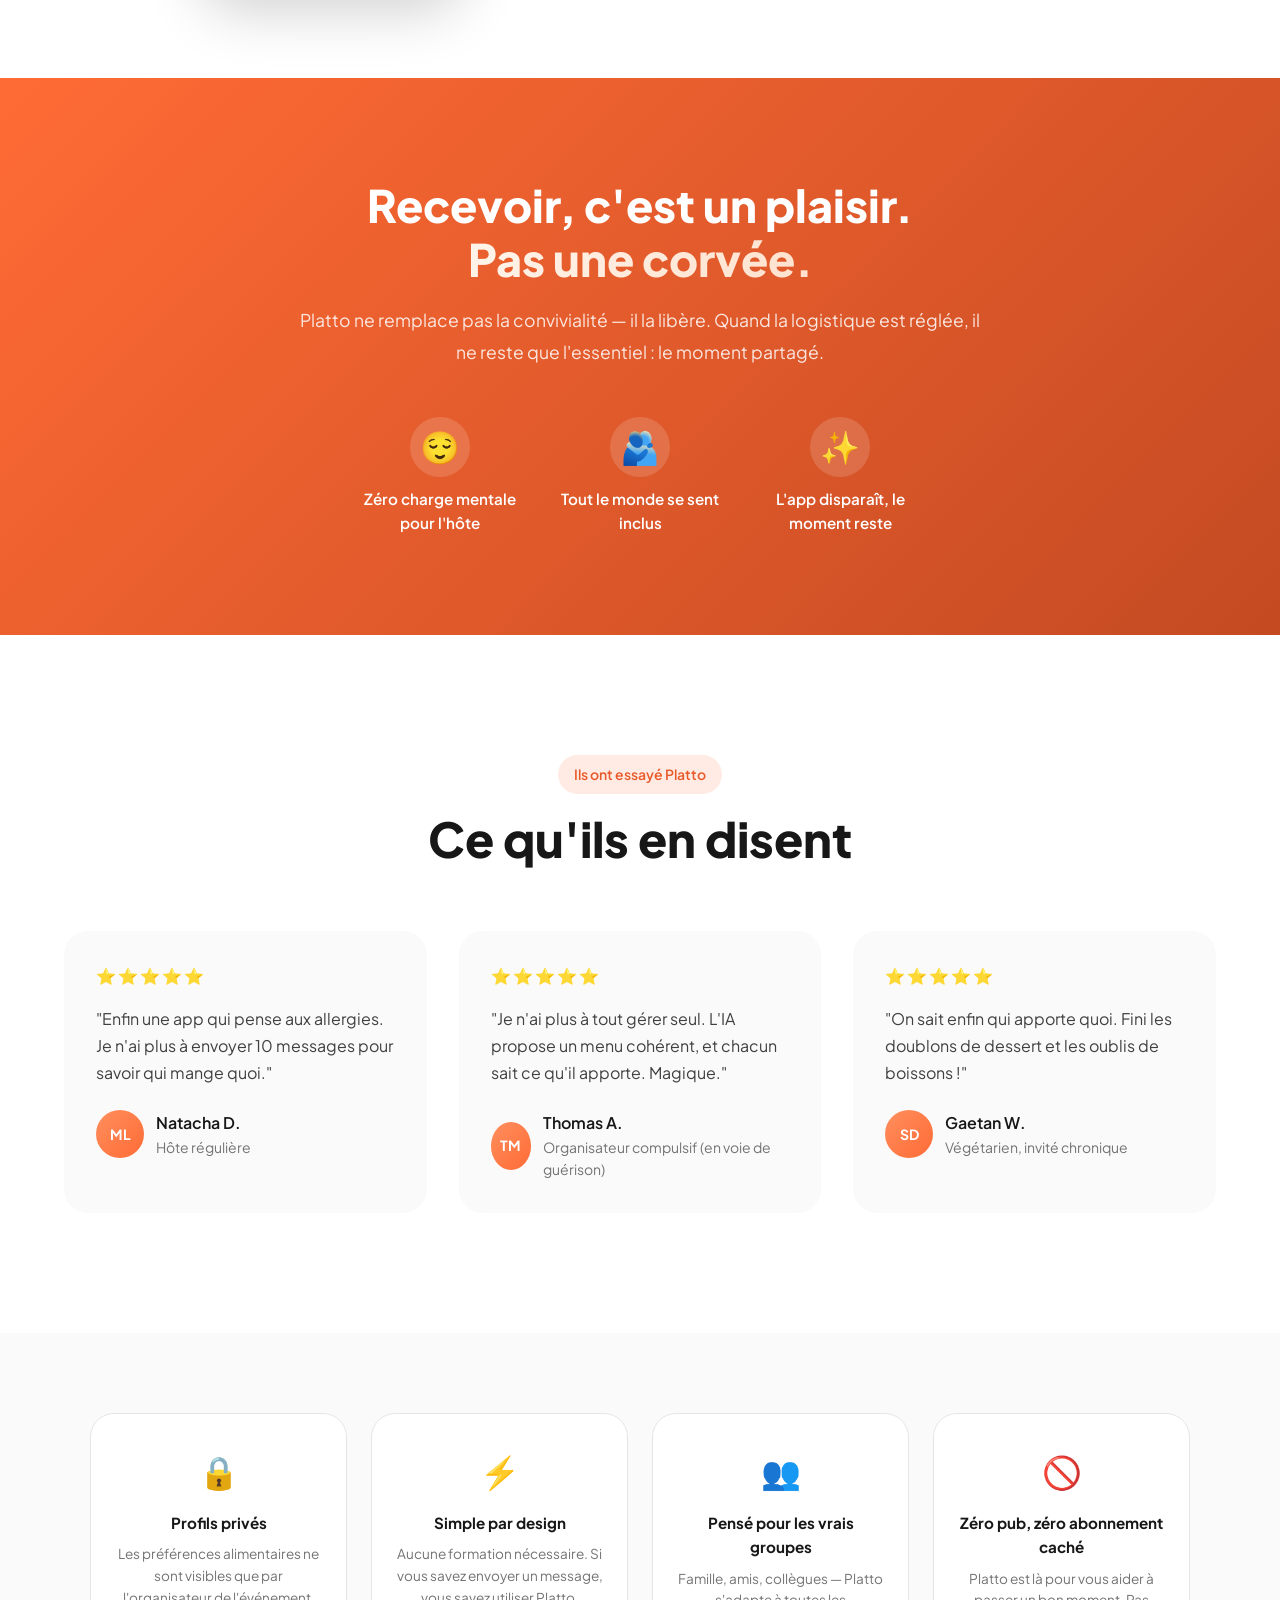
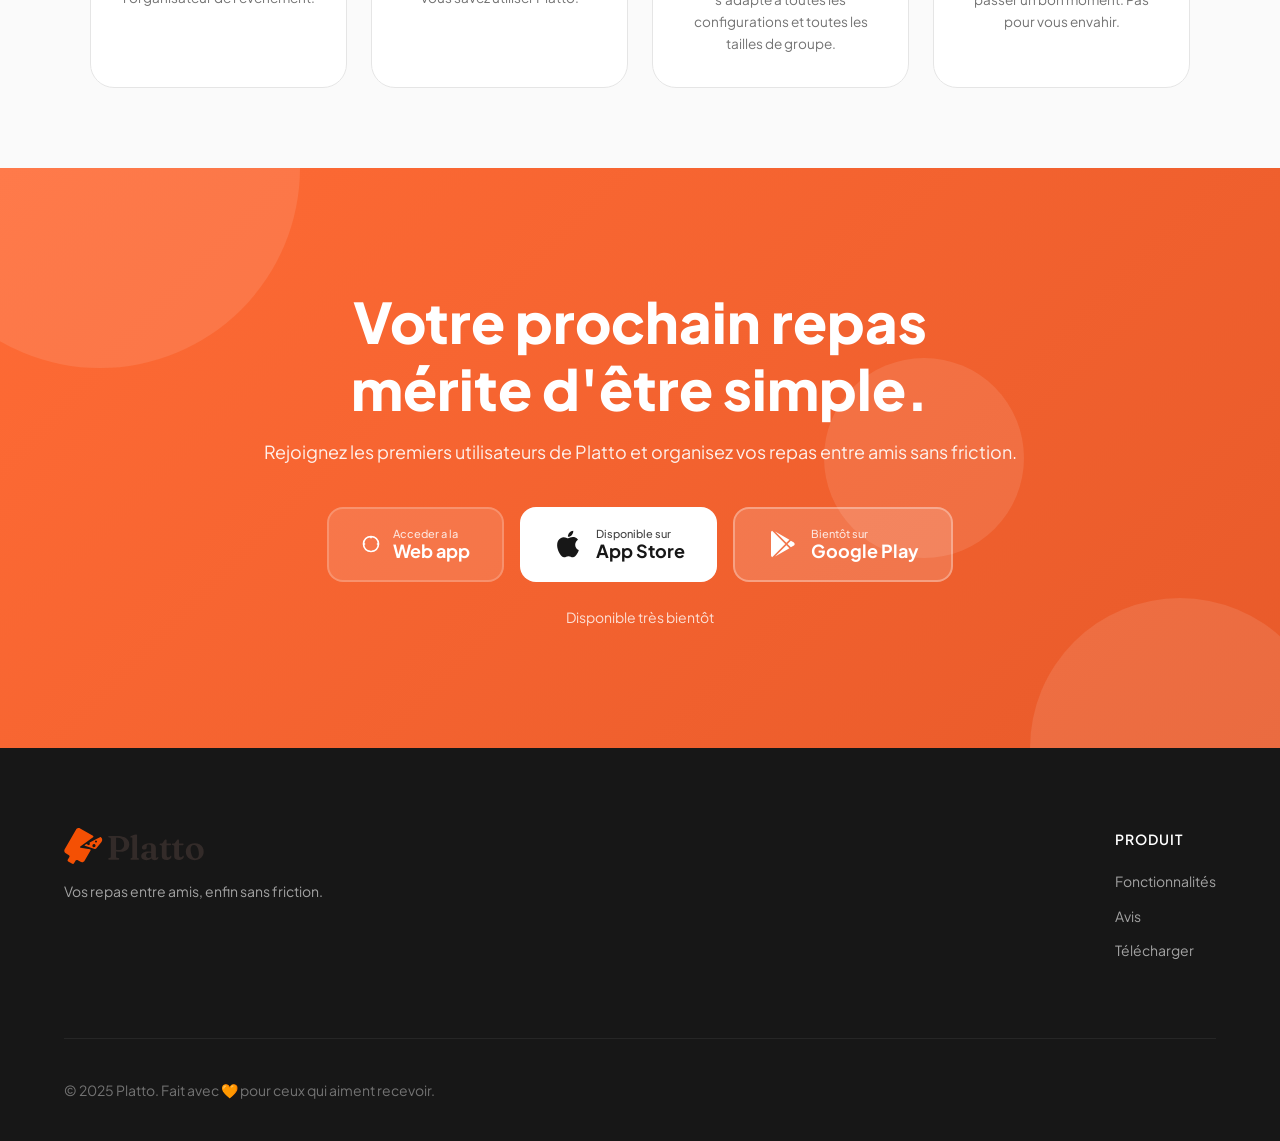
==== commit 7d9214cd: "integration des 2 liens" ====
--- a/index.html
+++ b/index.html
@@ -86,12 +86,12 @@
                         <strong>Web app</strong>
                     </div>
                 </a>
-                <a href="#download" class="store-btn app-store">
+                <a href="https://apps.apple.com/fr/app/platto/id6758782730" class="store-btn app-store">
                     <svg viewBox="0 0 24 24" fill="currentColor">
                         <path d="M18.71 19.5c-.83 1.24-1.71 2.45-3.05 2.47-1.34.03-1.77-.79-3.29-.79-1.53 0-2 .77-3.27.82-1.31.05-2.3-1.32-3.14-2.53C4.25 17 2.94 12.45 4.7 9.39c.87-1.52 2.43-2.48 4.12-2.51 1.28-.02 2.5.87 3.29.87.78 0 2.26-1.07 3.81-.91.65.03 2.47.26 3.64 1.98-.09.06-2.17 1.28-2.15 3.81.03 3.02 2.65 4.03 2.68 4.04-.03.07-.42 1.44-1.38 2.83M13 3.5c.73-.83 1.94-1.46 2.94-1.5.13 1.17-.34 2.35-1.04 3.19-.69.85-1.83 1.51-2.95 1.42-.15-1.15.41-2.35 1.05-3.11z"/>
                     </svg>
                     <div class="store-text">
-                        <span>Bientôt sur</span>
+                        <span>Disponible sur</span>
                         <strong>App Store</strong>
                     </div>
                 </a>
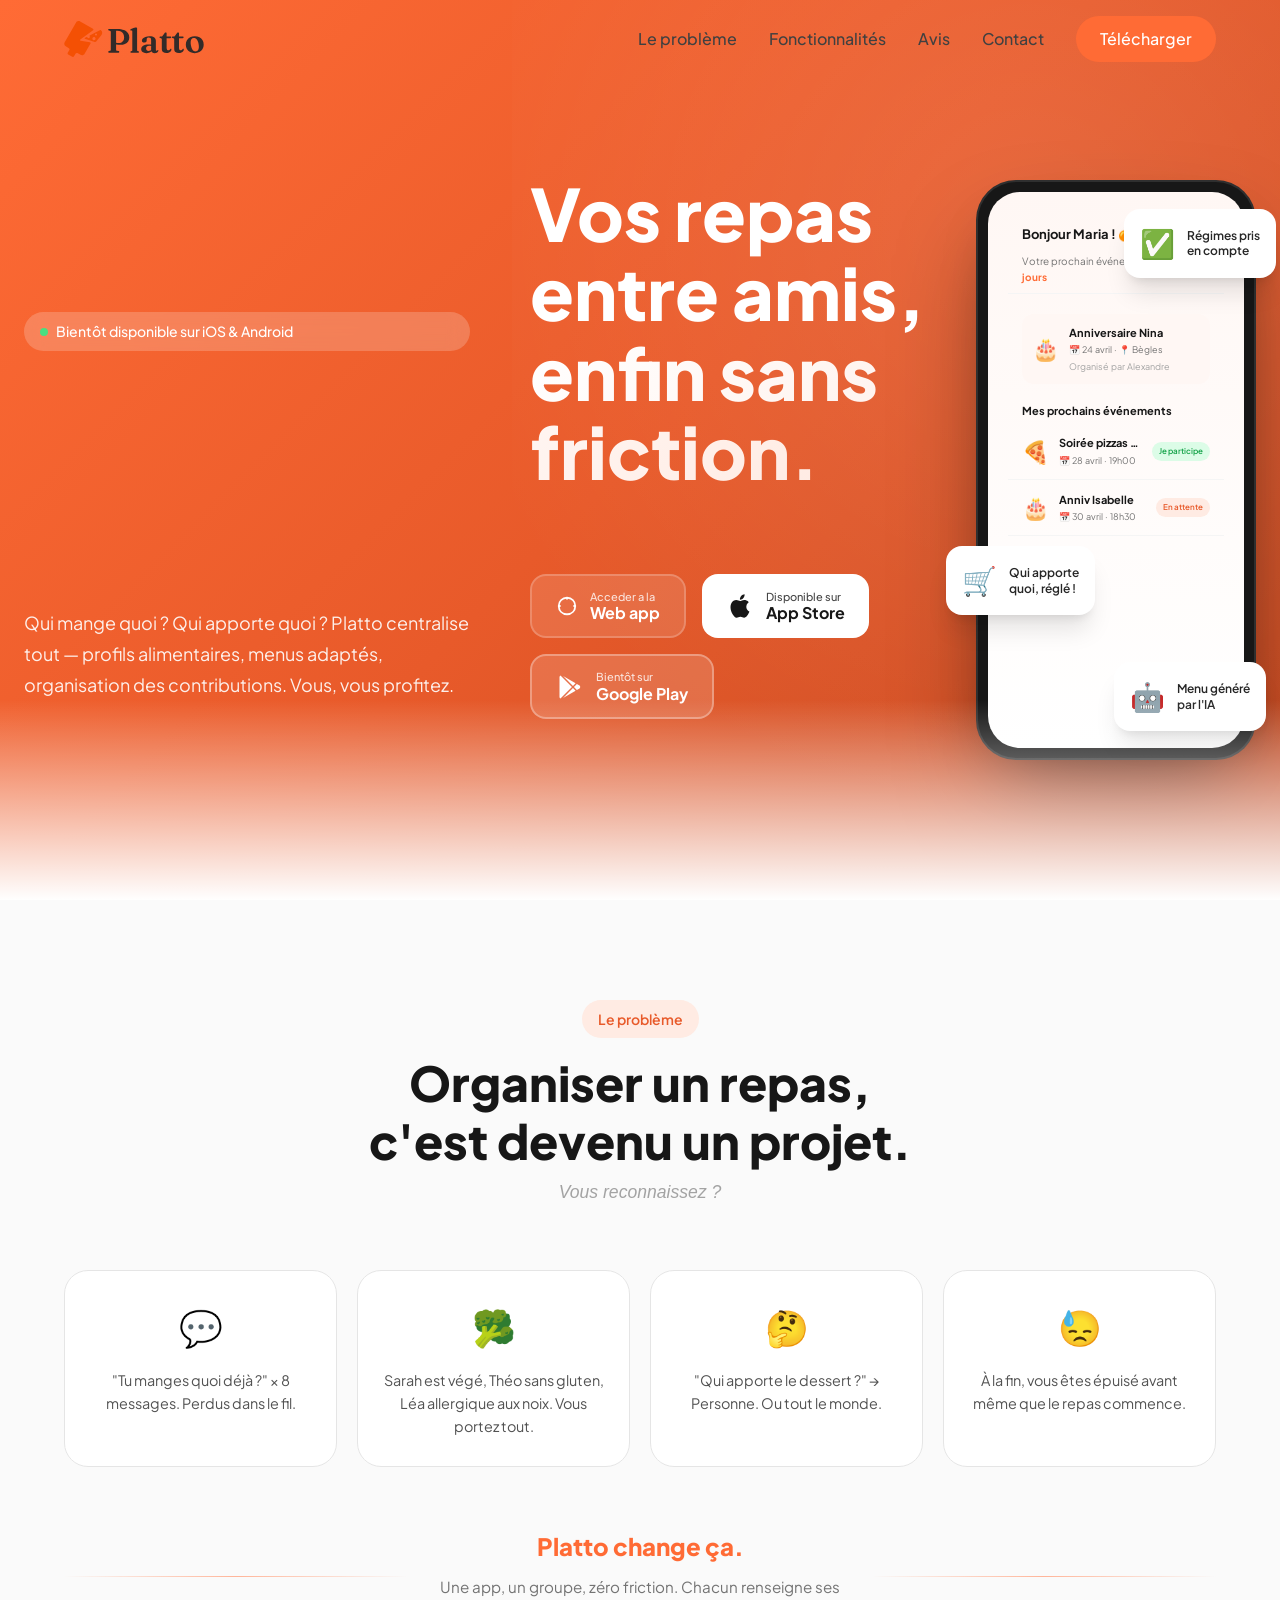
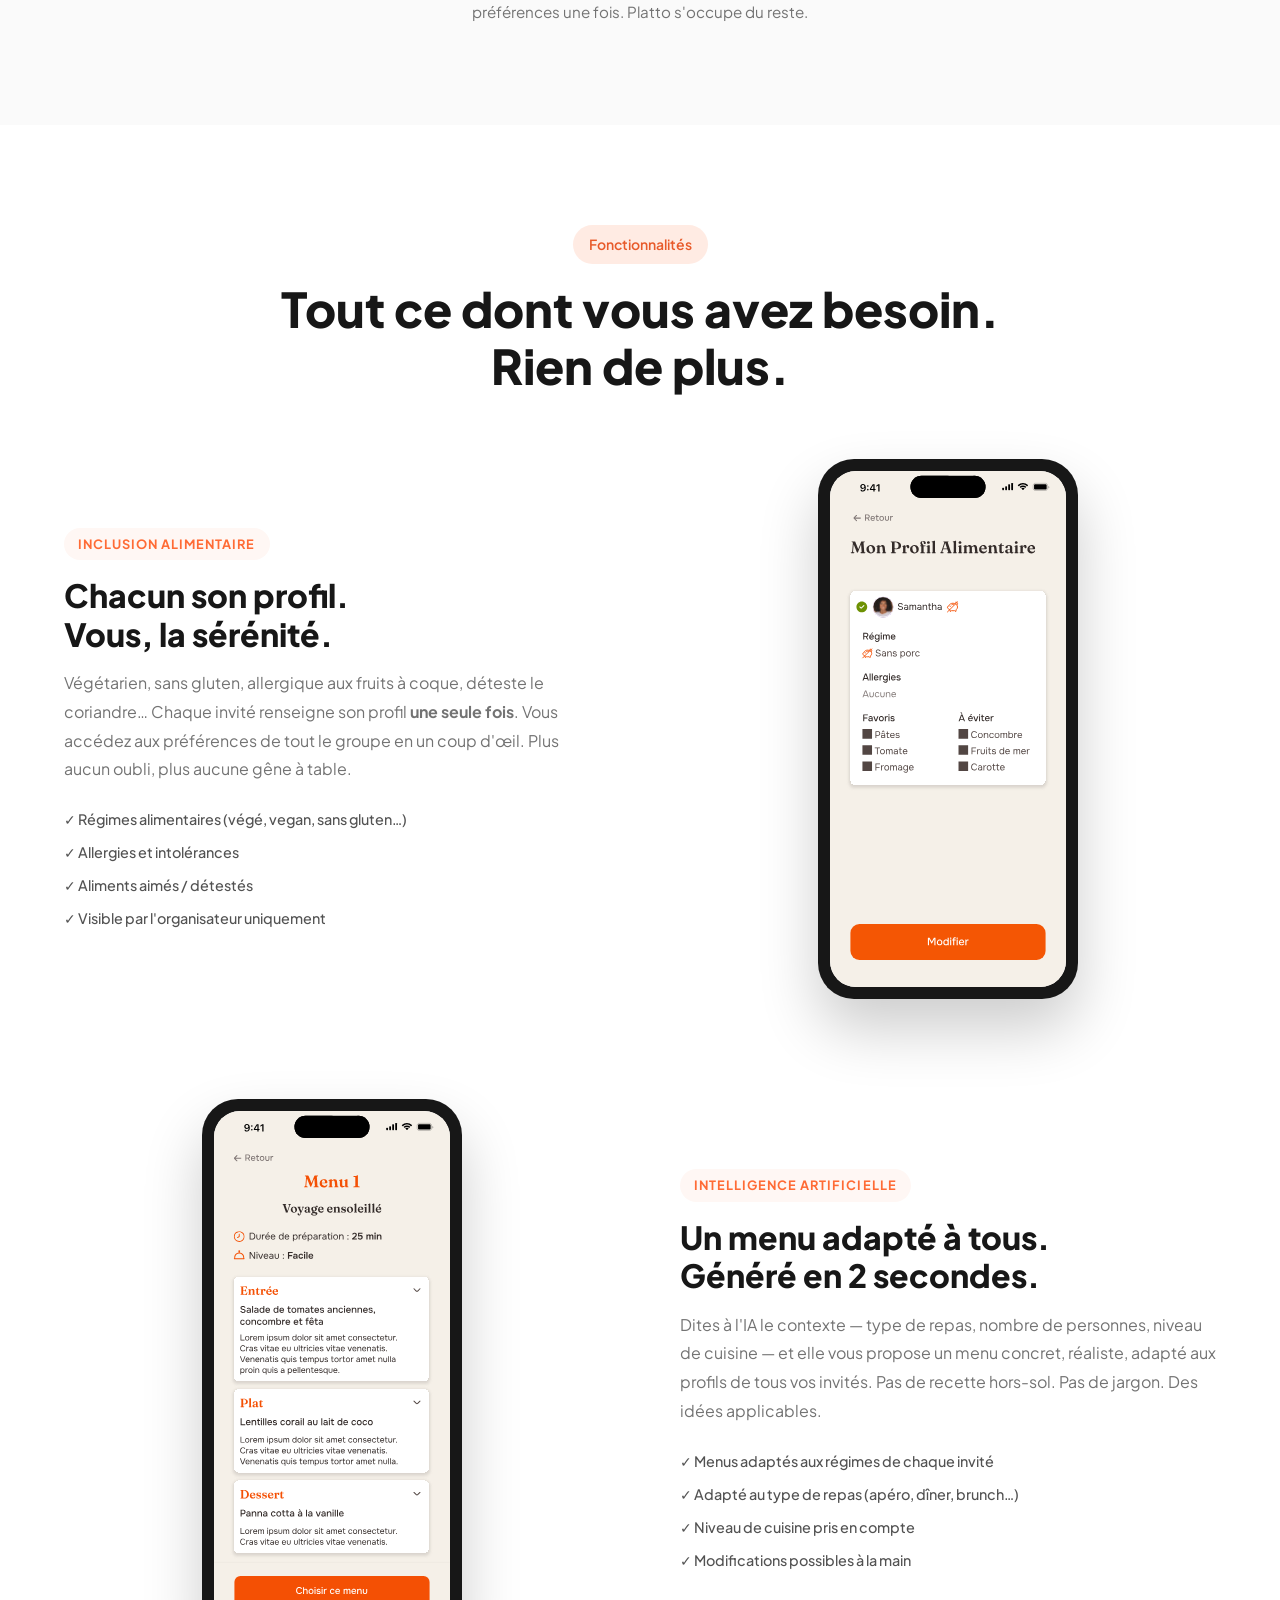
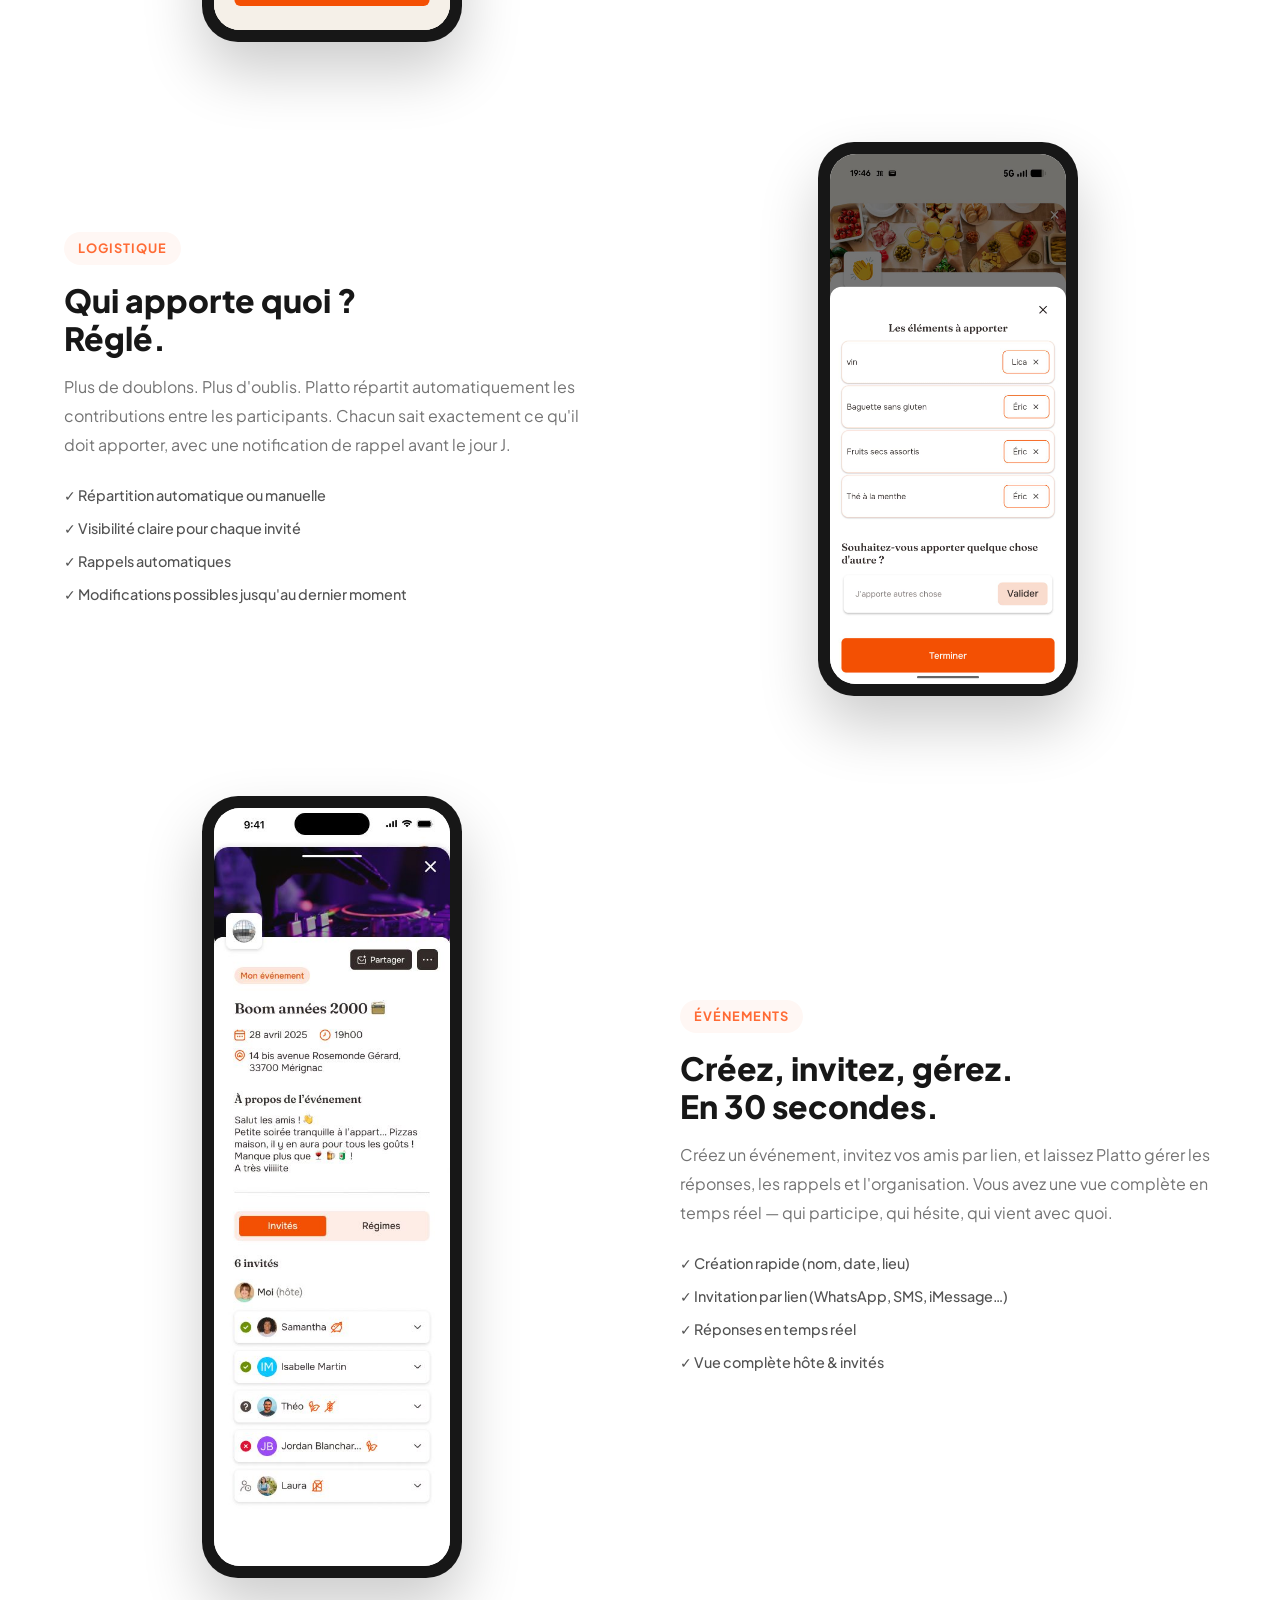
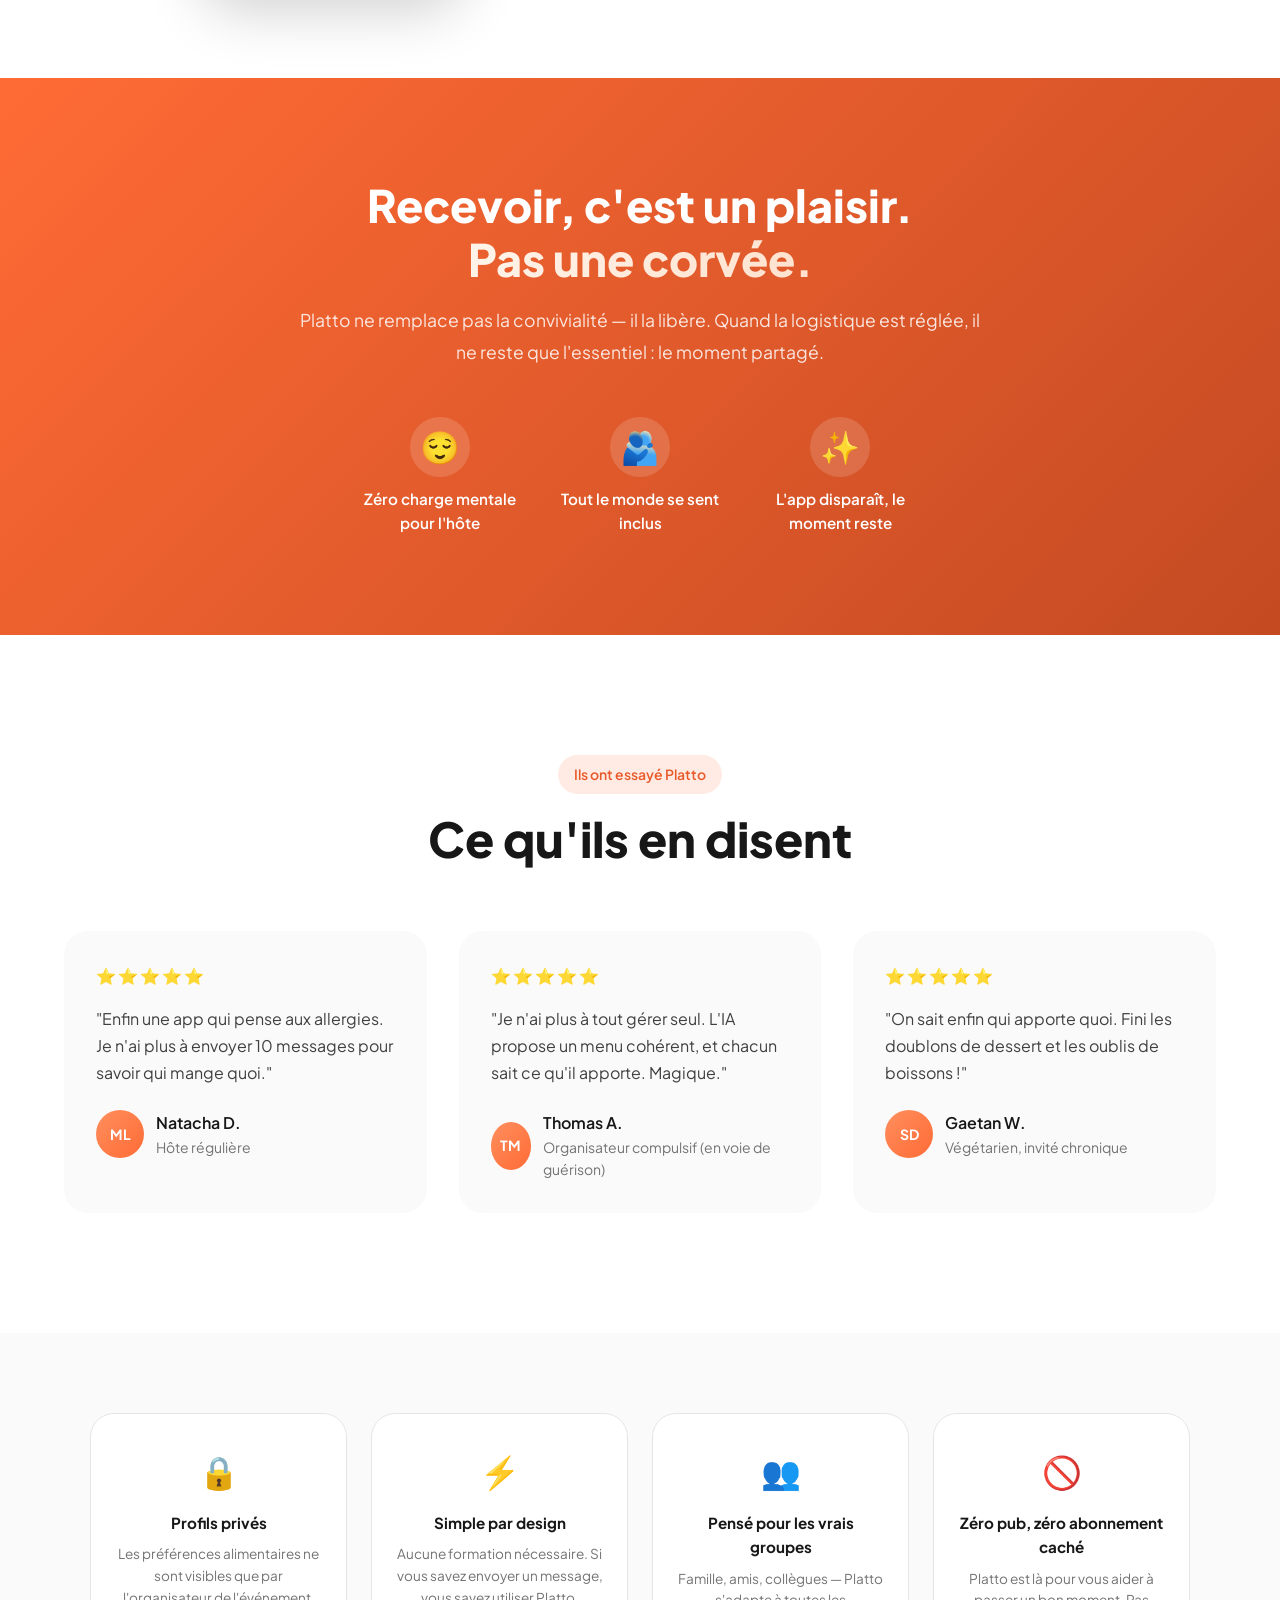
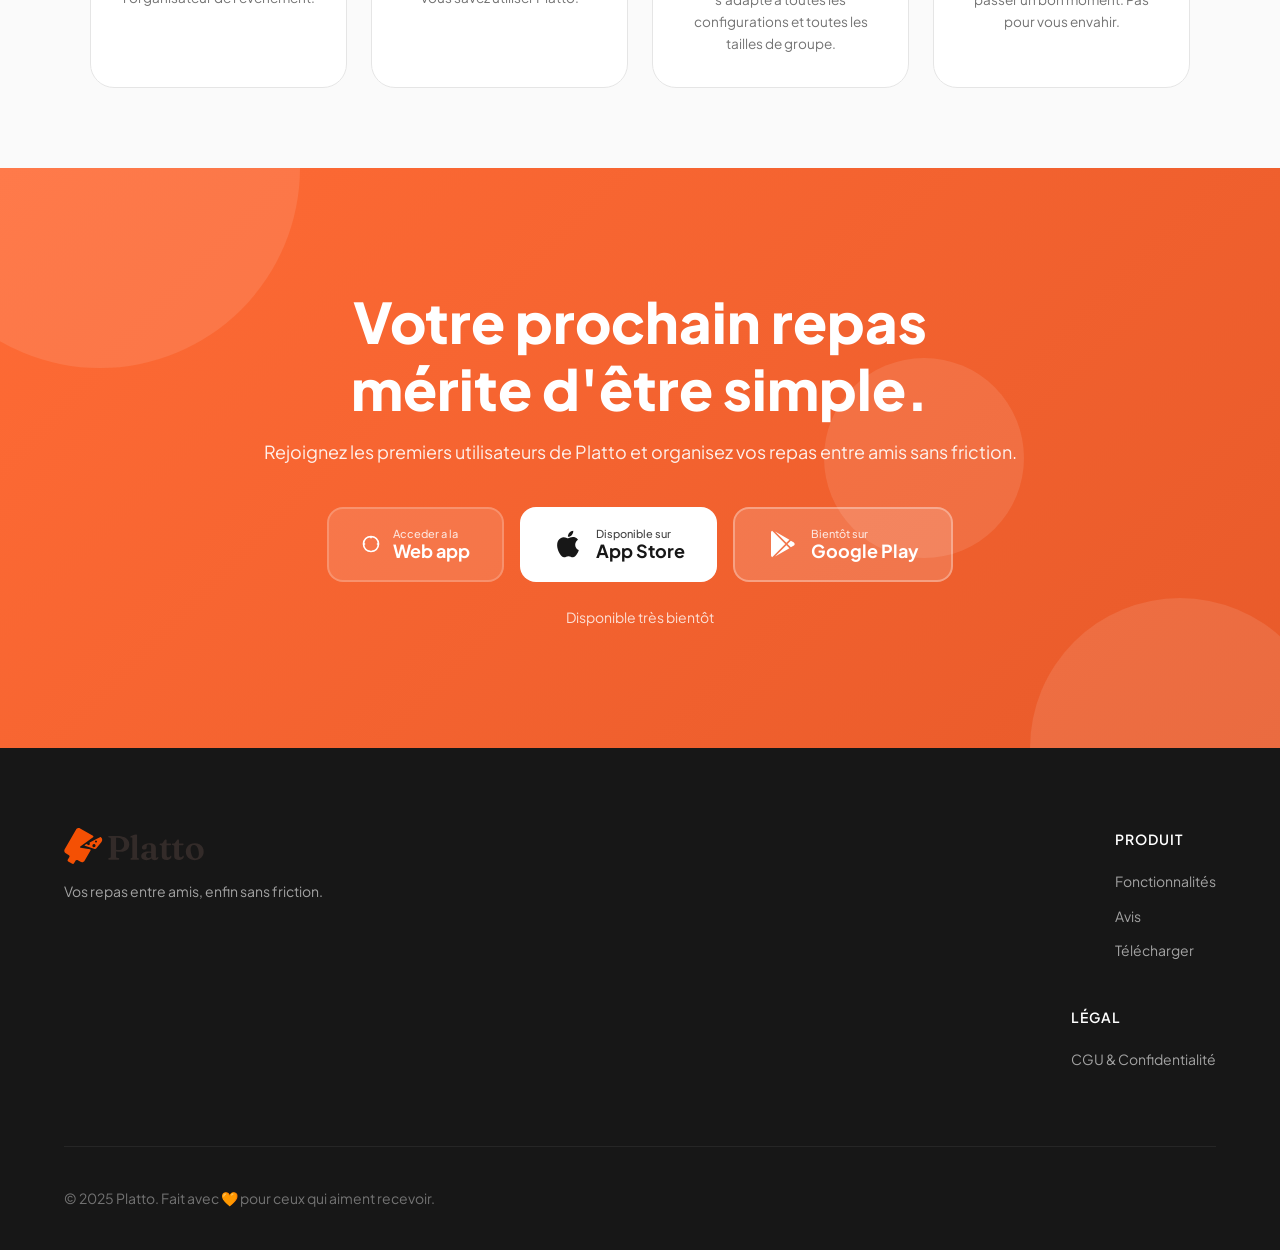
==== commit 48529ae9: "Add CGU & Confidentialité page with footer link - Create cgu.html with full CGU and Privacy Policy c" ====
--- a/index.html
+++ b/index.html
@@ -473,6 +473,10 @@
                         <a href="#temoignages">Avis</a>
                         <a href="#download">Télécharger</a>
                     </div>
+                    <div class="footer-column">
+                        <h4>Légal</h4>
+                        <a href="cgu.html">CGU & Confidentialité</a>
+                    </div>
                 </div>
             </div>
             <div class="footer-bottom">
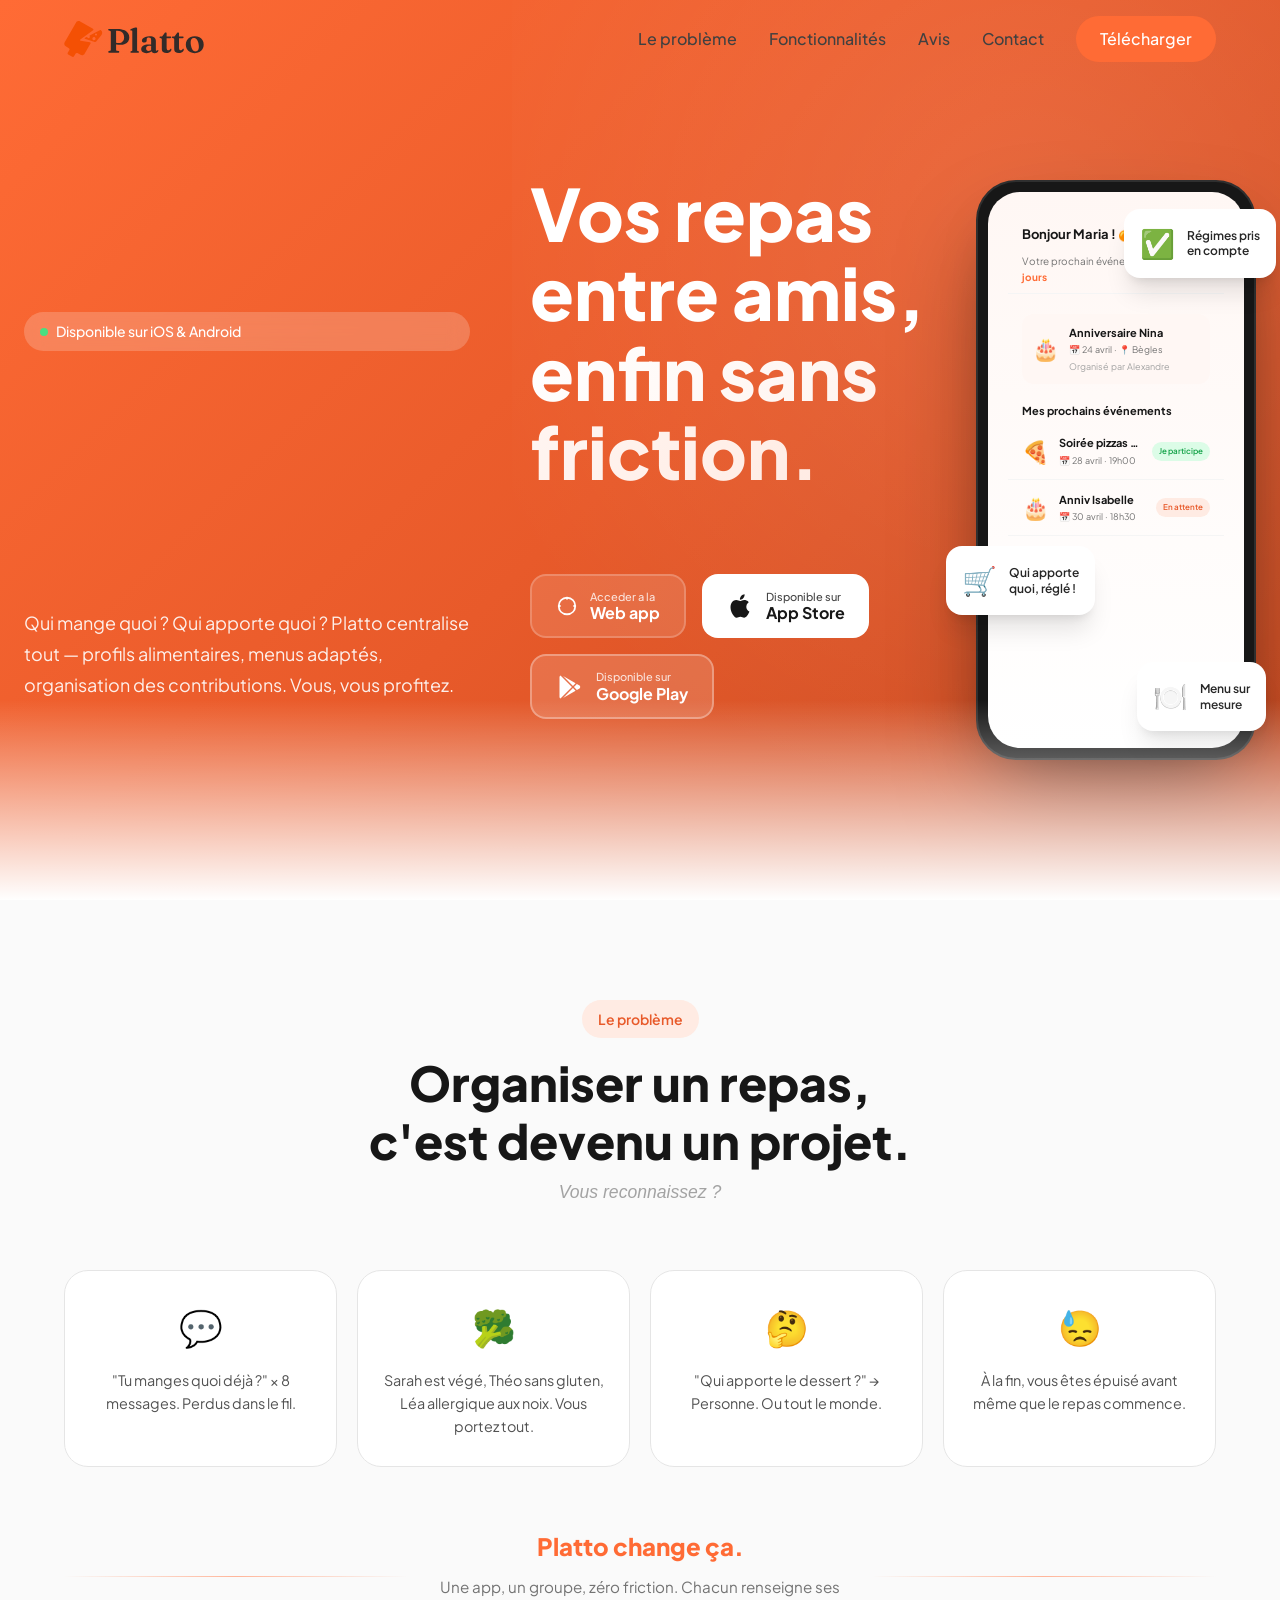
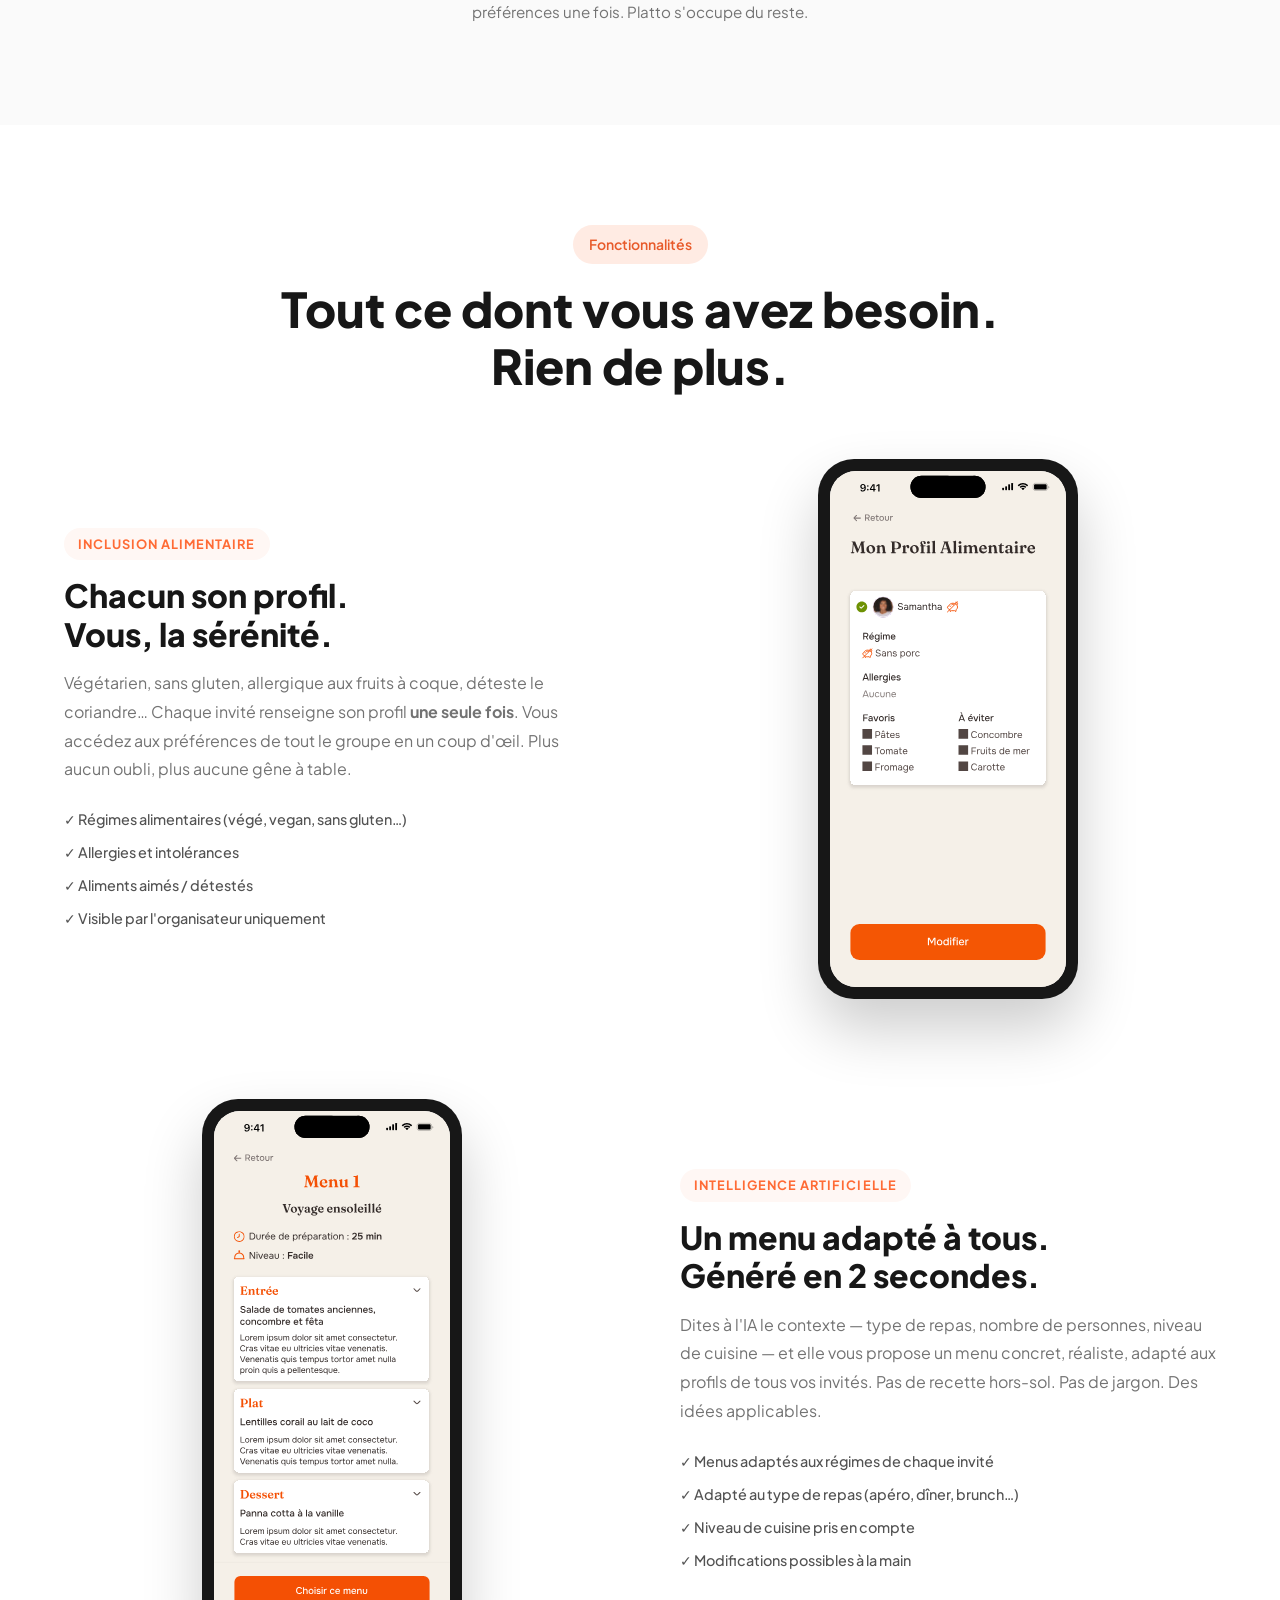
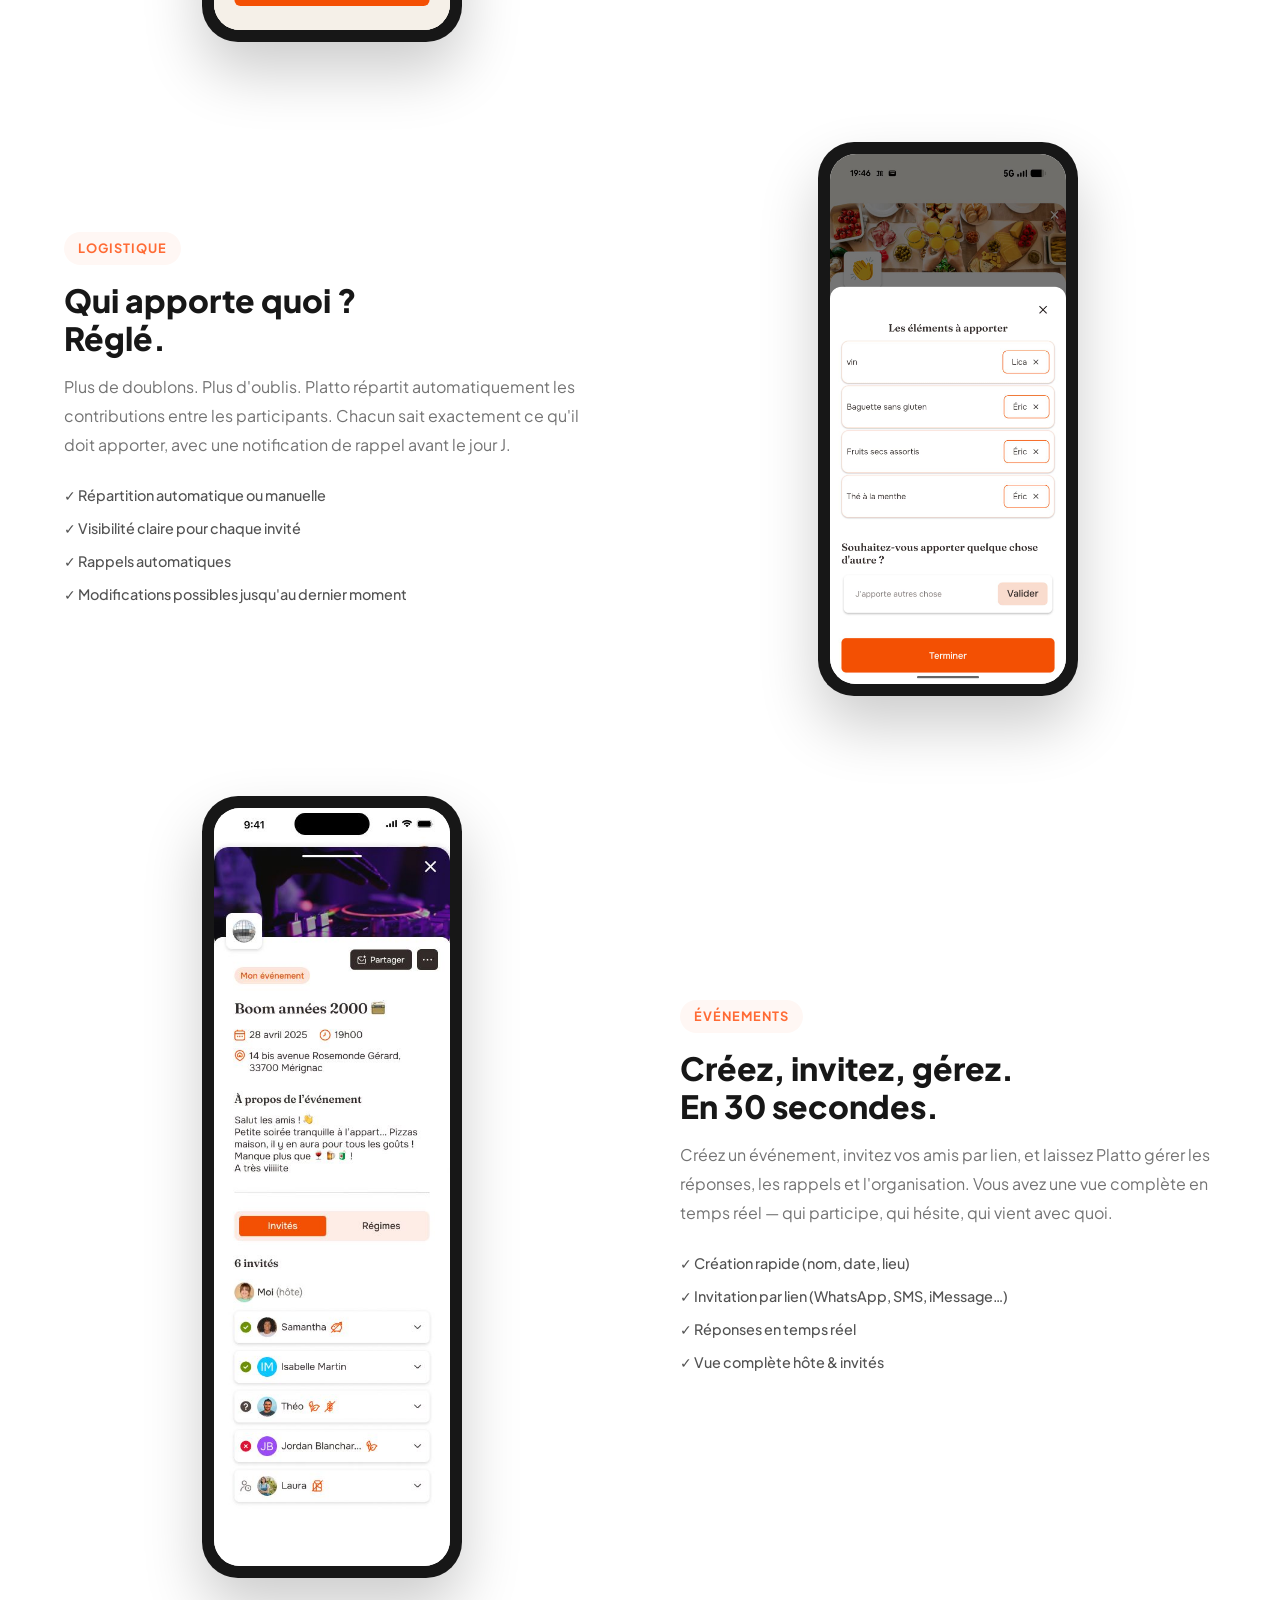
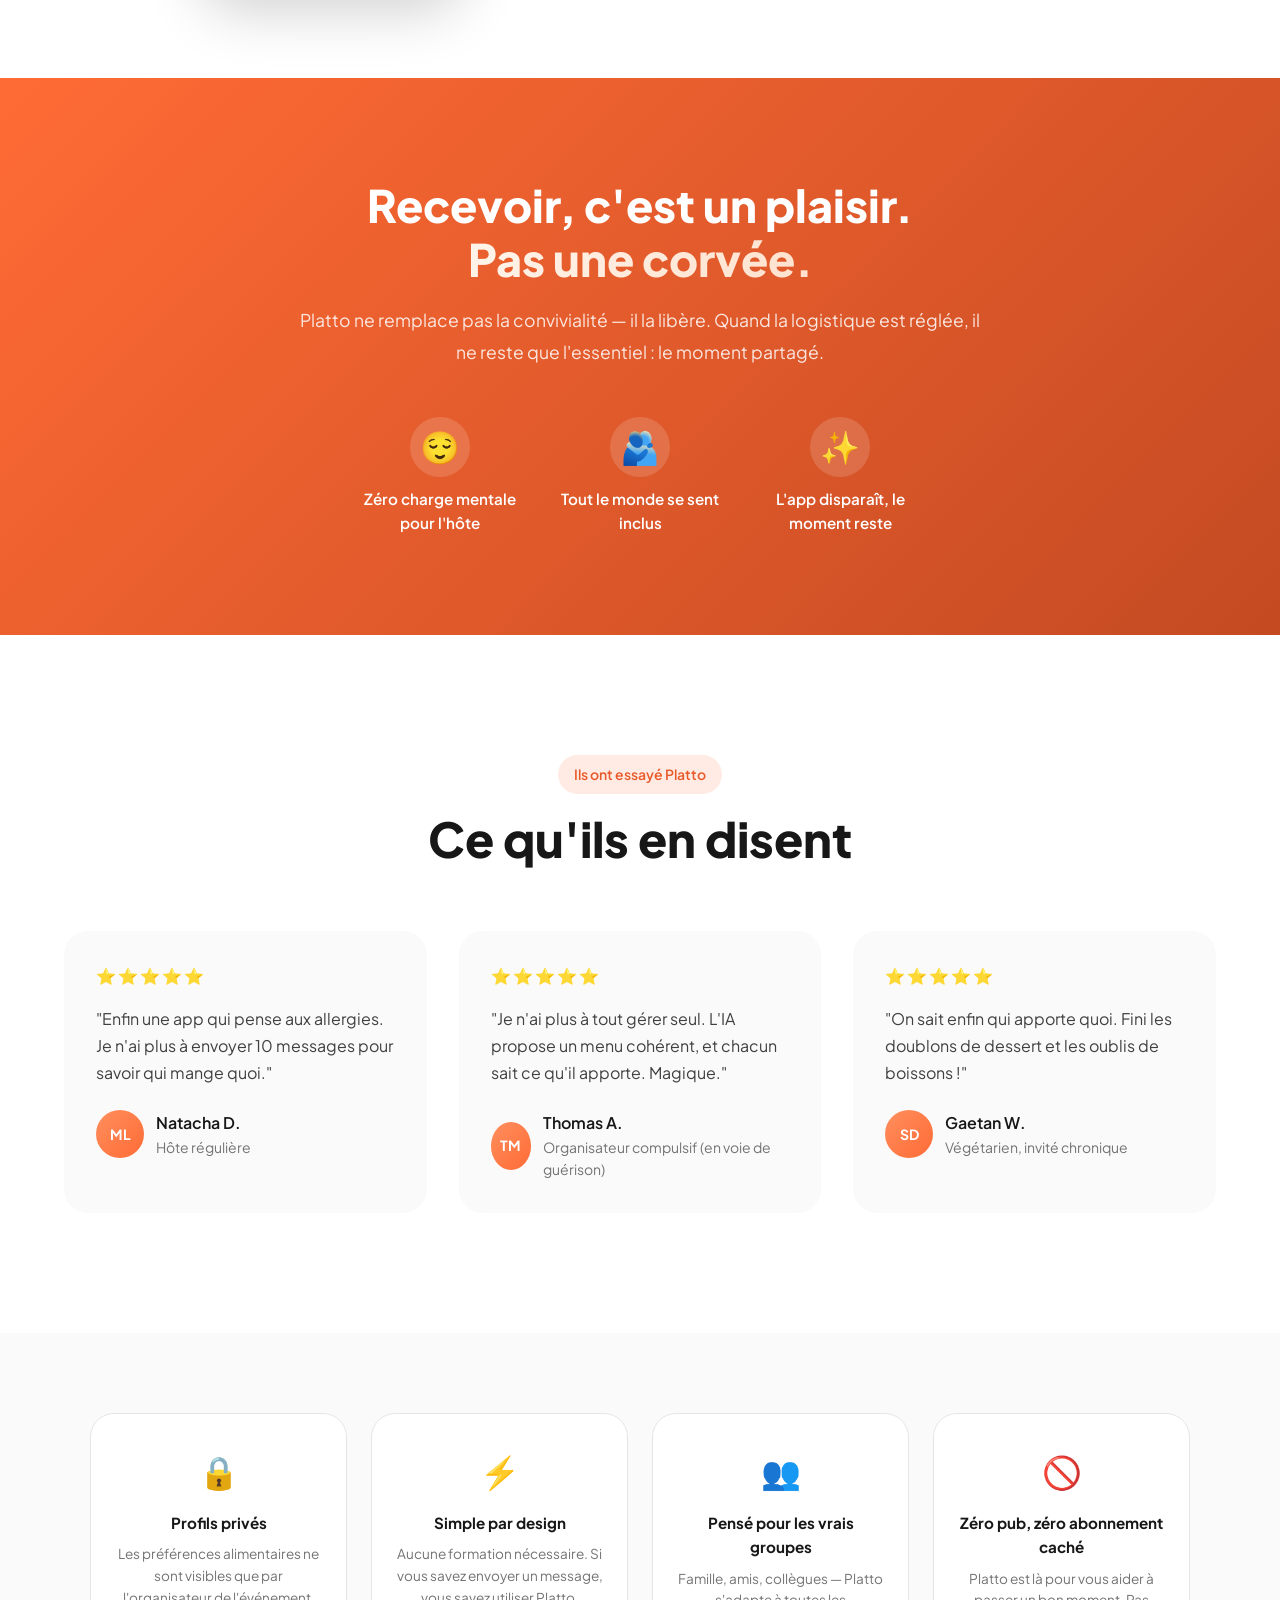
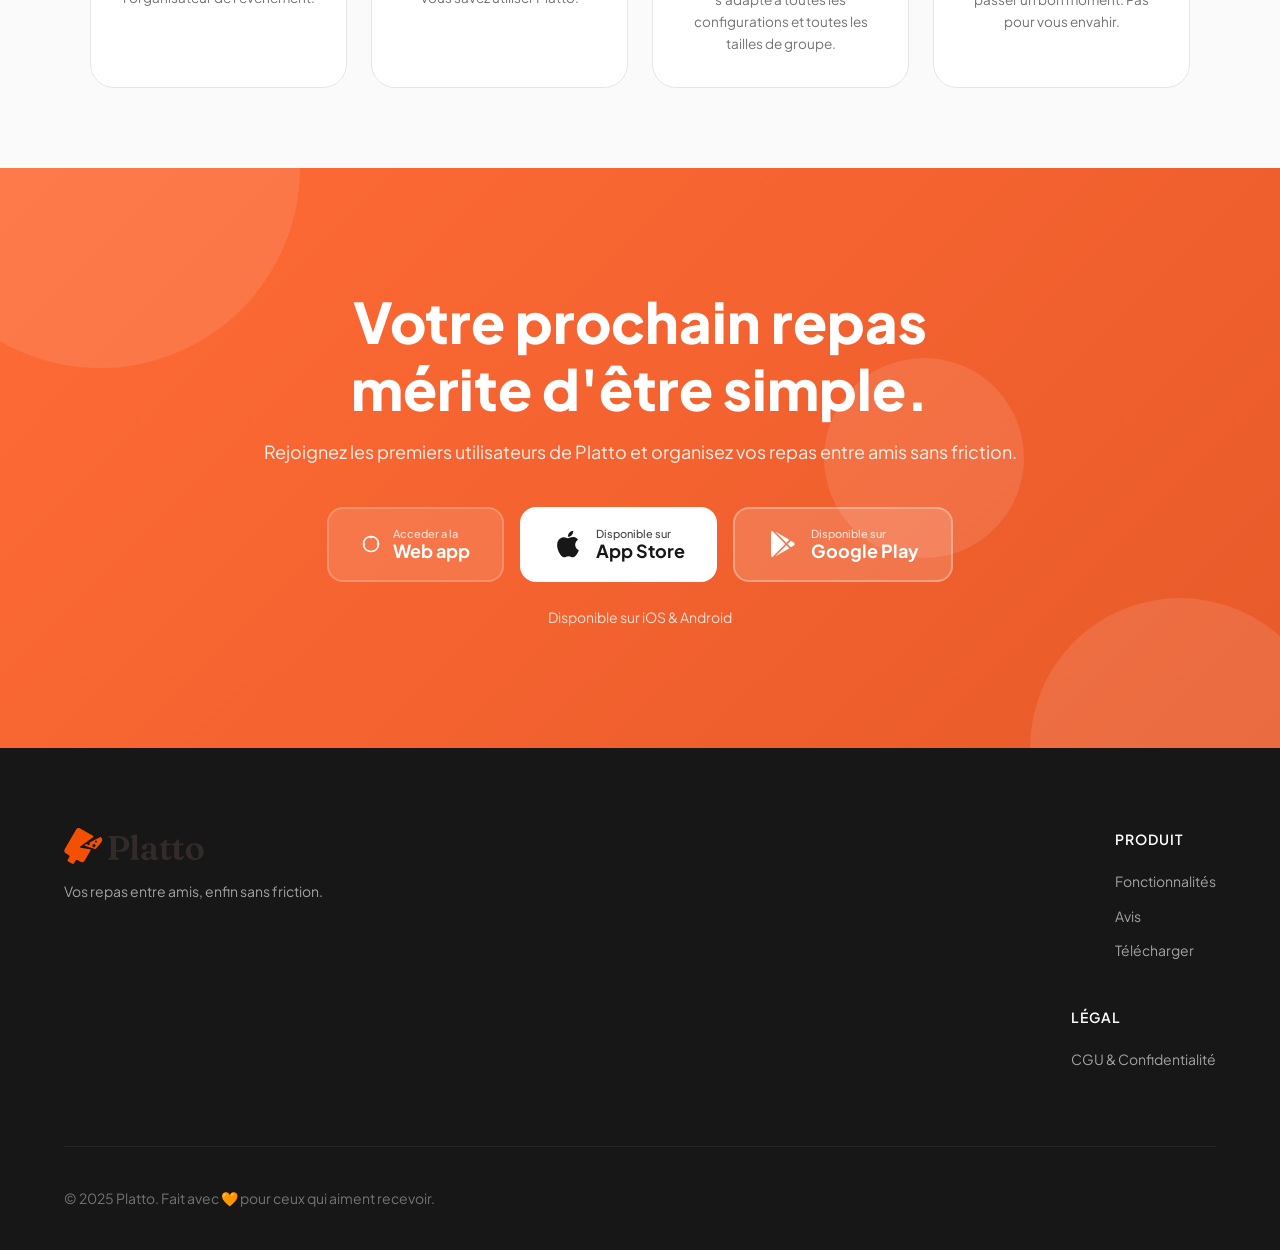
==== commit 39daa25b: "Update floating card: replace robot/IA with food emoji and "Menu sur mesure" Co-Authored-By: Claude " ====
--- a/index.html
+++ b/index.html
@@ -67,7 +67,7 @@
         <div class="hero-content">
             <div class="hero-badge">
                 <span class="badge-dot"></span>
-                Bientôt disponible sur iOS &amp; Android
+                Disponible sur iOS &amp; Android
             </div>
             <h1 class="hero-title">
                 Vos repas entre amis,<br>
@@ -95,12 +95,12 @@
                         <strong>App Store</strong>
                     </div>
                 </a>
-                <a href="#download" class="store-btn google-play">
+                <a href="https://play.google.com/store/apps/details?id=com.alonova.platto&hl=fr" class="store-btn google-play" target="_blank" rel="noopener">
                     <svg viewBox="0 0 24 24" fill="currentColor">
                         <path d="M3,20.5V3.5C3,2.91 3.34,2.39 3.84,2.15L13.69,12L3.84,21.85C3.34,21.6 3,21.09 3,20.5M16.81,15.12L6.05,21.34L14.54,12.85L16.81,15.12M20.16,10.81C20.5,11.08 20.75,11.5 20.75,12C20.75,12.5 20.53,12.9 20.18,13.18L17.89,14.5L15.39,12L17.89,9.5L20.16,10.81M6.05,2.66L16.81,8.88L14.54,11.15L6.05,2.66Z"/>
                     </svg>
                     <div class="store-text">
-                        <span>Bientôt sur</span>
+                        <span>Disponible sur</span>
                         <strong>Google Play</strong>
                     </div>
                 </a>
@@ -152,8 +152,8 @@
                     <span class="card-text">Qui apporte<br>quoi, réglé !</span>
                 </div>
                 <div class="floating-card card-3">
-                    <span class="card-emoji">🤖</span>
-                    <span class="card-text">Menu généré<br>par l'IA</span>
+                    <span class="card-emoji">🍽️</span>
+                    <span class="card-text">Menu sur<br>mesure</span>
                 </div>
             </div>
         </div>
@@ -436,17 +436,17 @@
                             <strong>App Store</strong>
                         </div>
                     </a>
-                    <a href="#" class="store-btn google-play large">
+                    <a href="https://play.google.com/store/apps/details?id=com.alonova.platto&hl=fr" class="store-btn google-play large" target="_blank" rel="noopener">
                         <svg viewBox="0 0 24 24" fill="currentColor">
                             <path d="M3,20.5V3.5C3,2.91 3.34,2.39 3.84,2.15L13.69,12L3.84,21.85C3.34,21.6 3,21.09 3,20.5M16.81,15.12L6.05,21.34L14.54,12.85L16.81,15.12M20.16,10.81C20.5,11.08 20.75,11.5 20.75,12C20.75,12.5 20.53,12.9 20.18,13.18L17.89,14.5L15.39,12L17.89,9.5L20.16,10.81M6.05,2.66L16.81,8.88L14.54,11.15L6.05,2.66Z"/>
                         </svg>
                         <div class="store-text">
-                            <span>Bientôt sur</span>
+                            <span>Disponible sur</span>
                             <strong>Google Play</strong>
                         </div>
                     </a>
                 </div>
-                <p class="cta-note">Disponible très bientôt</p>
+                <p class="cta-note">Disponible sur iOS &amp; Android</p>
             </div>
         </div>
         <div class="cta-shapes">
